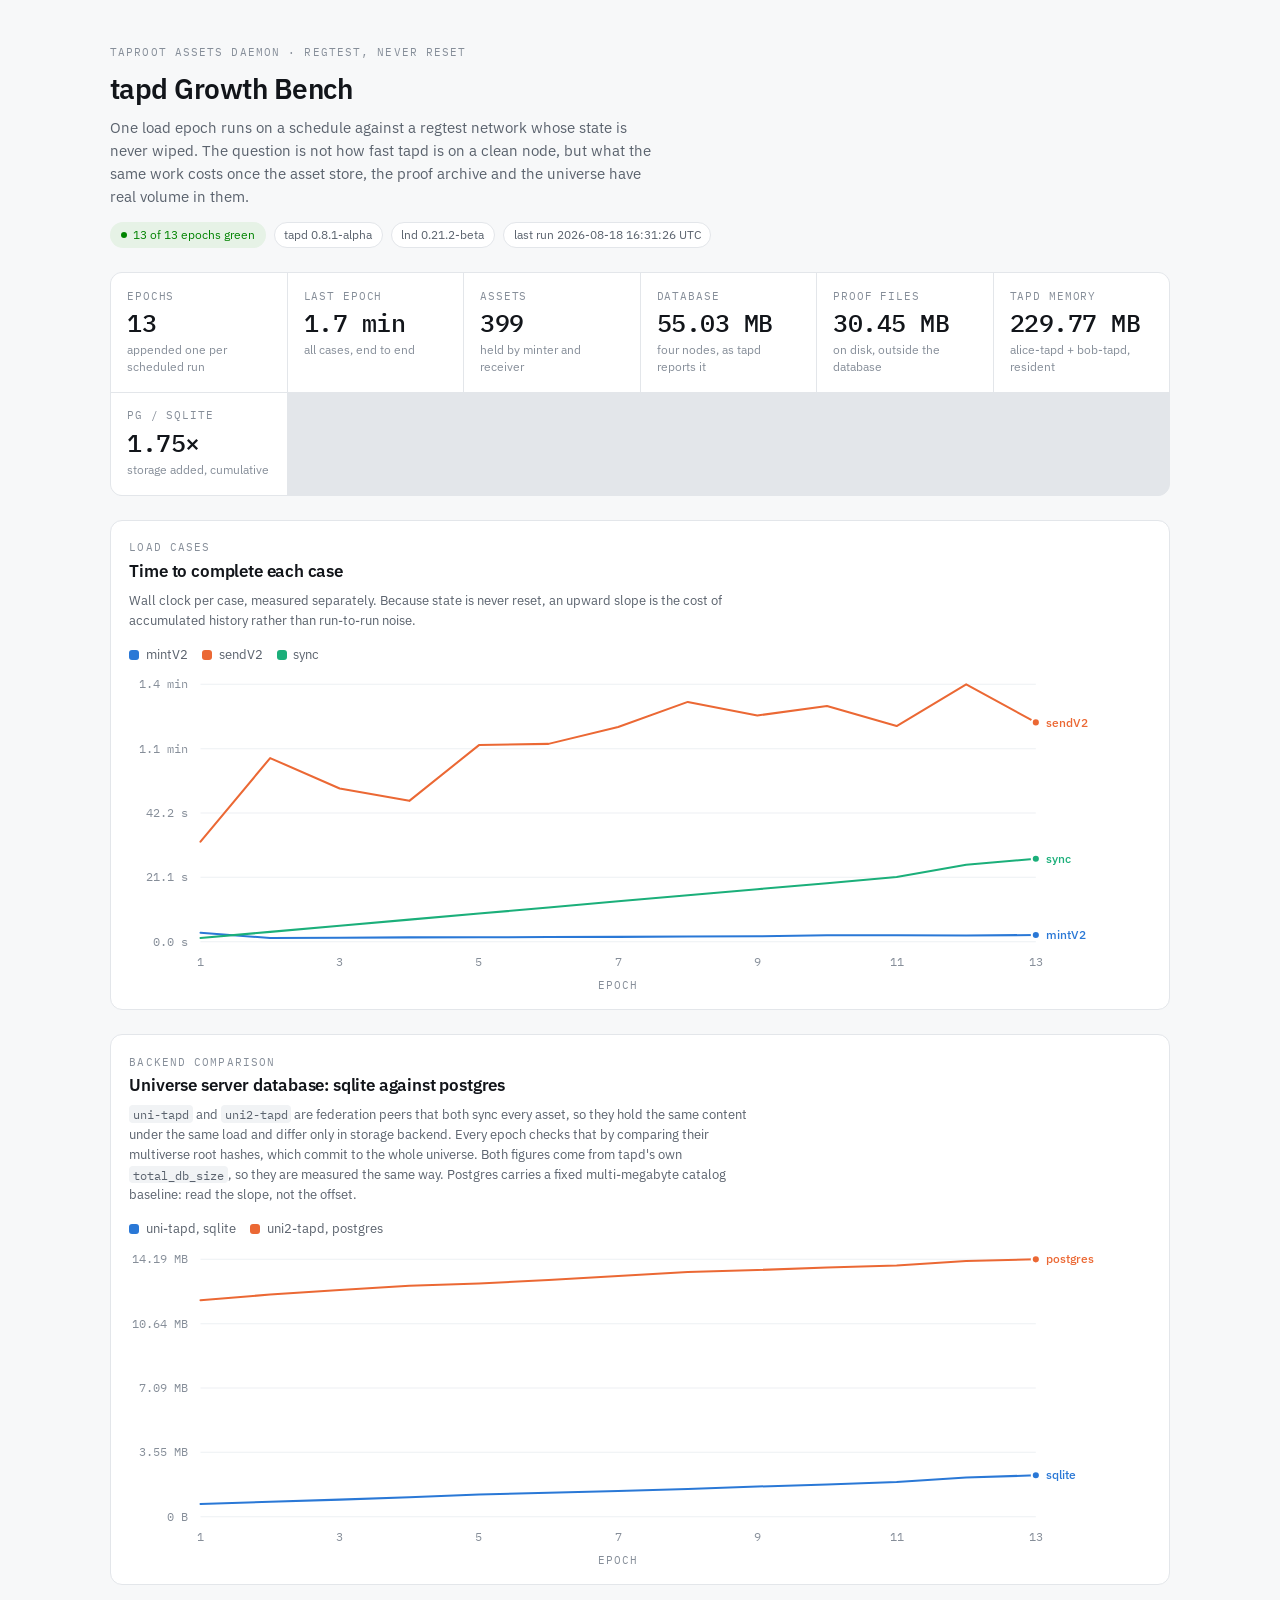
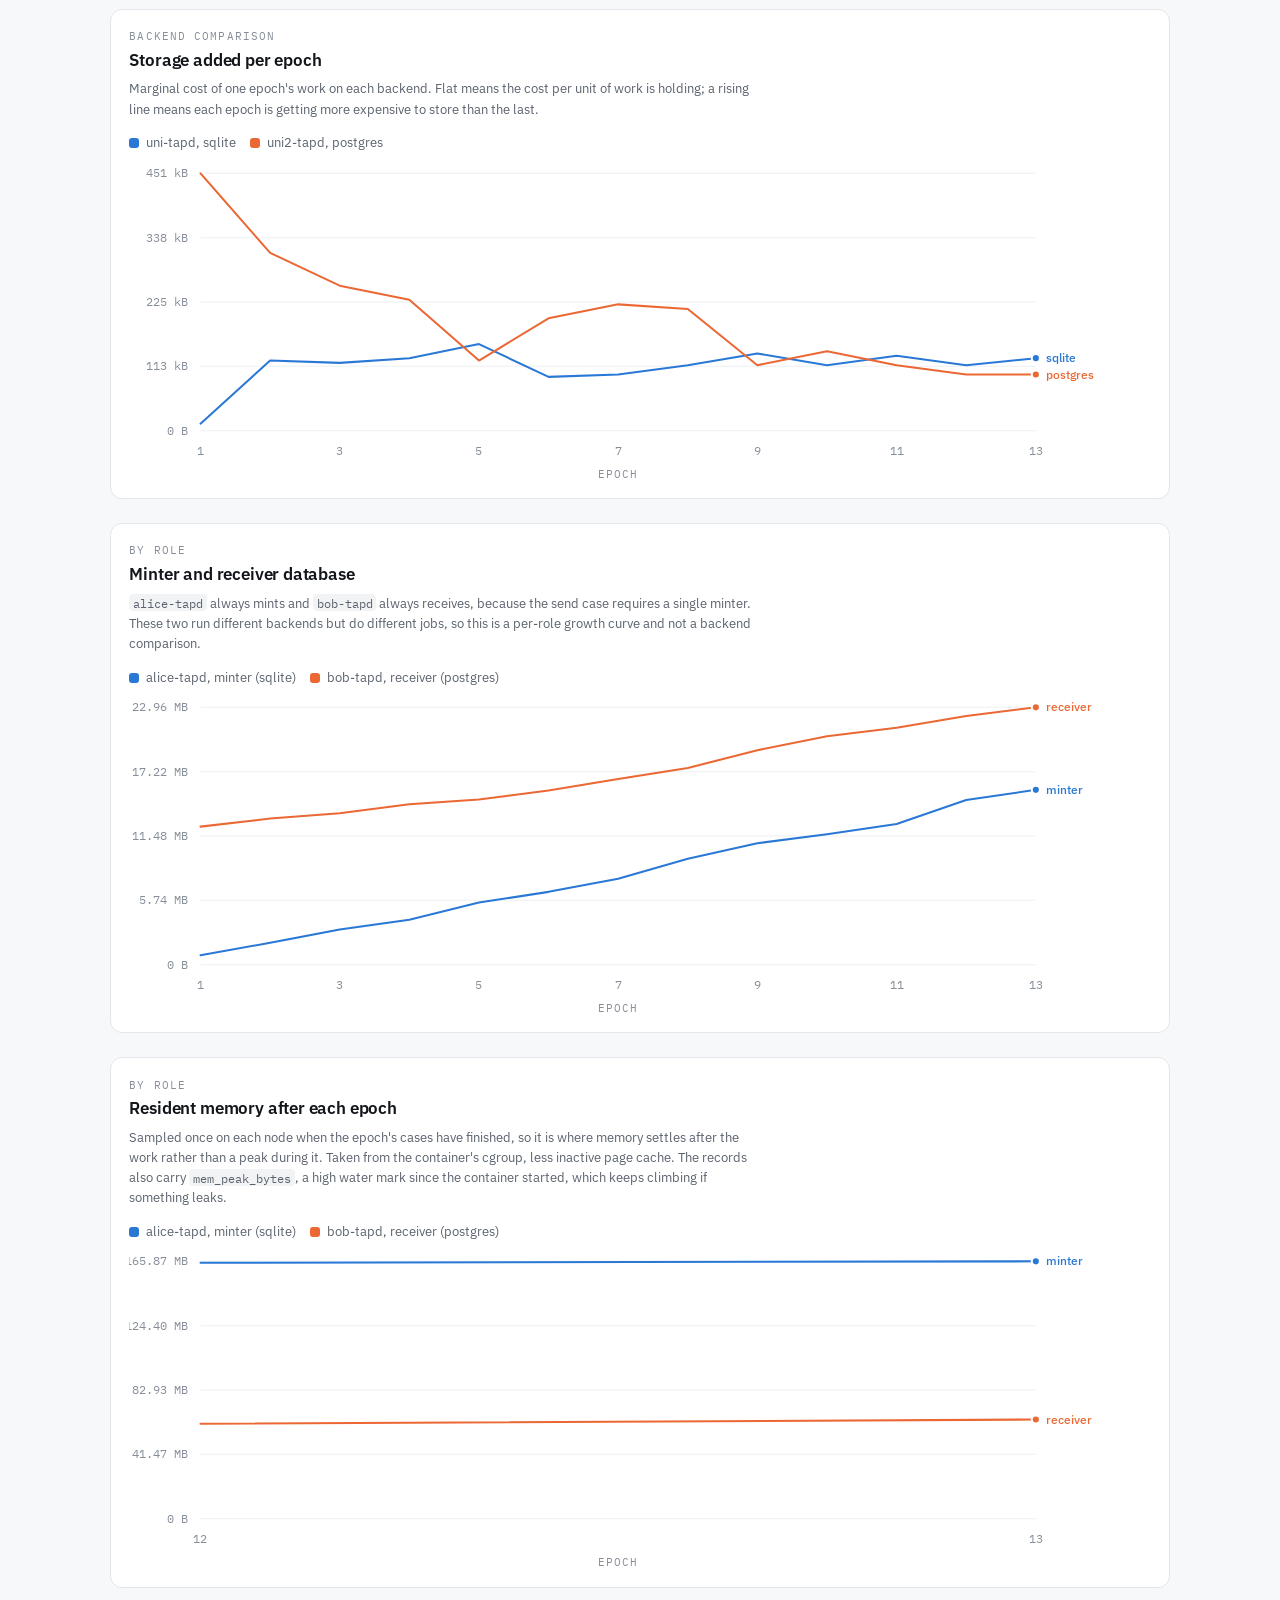
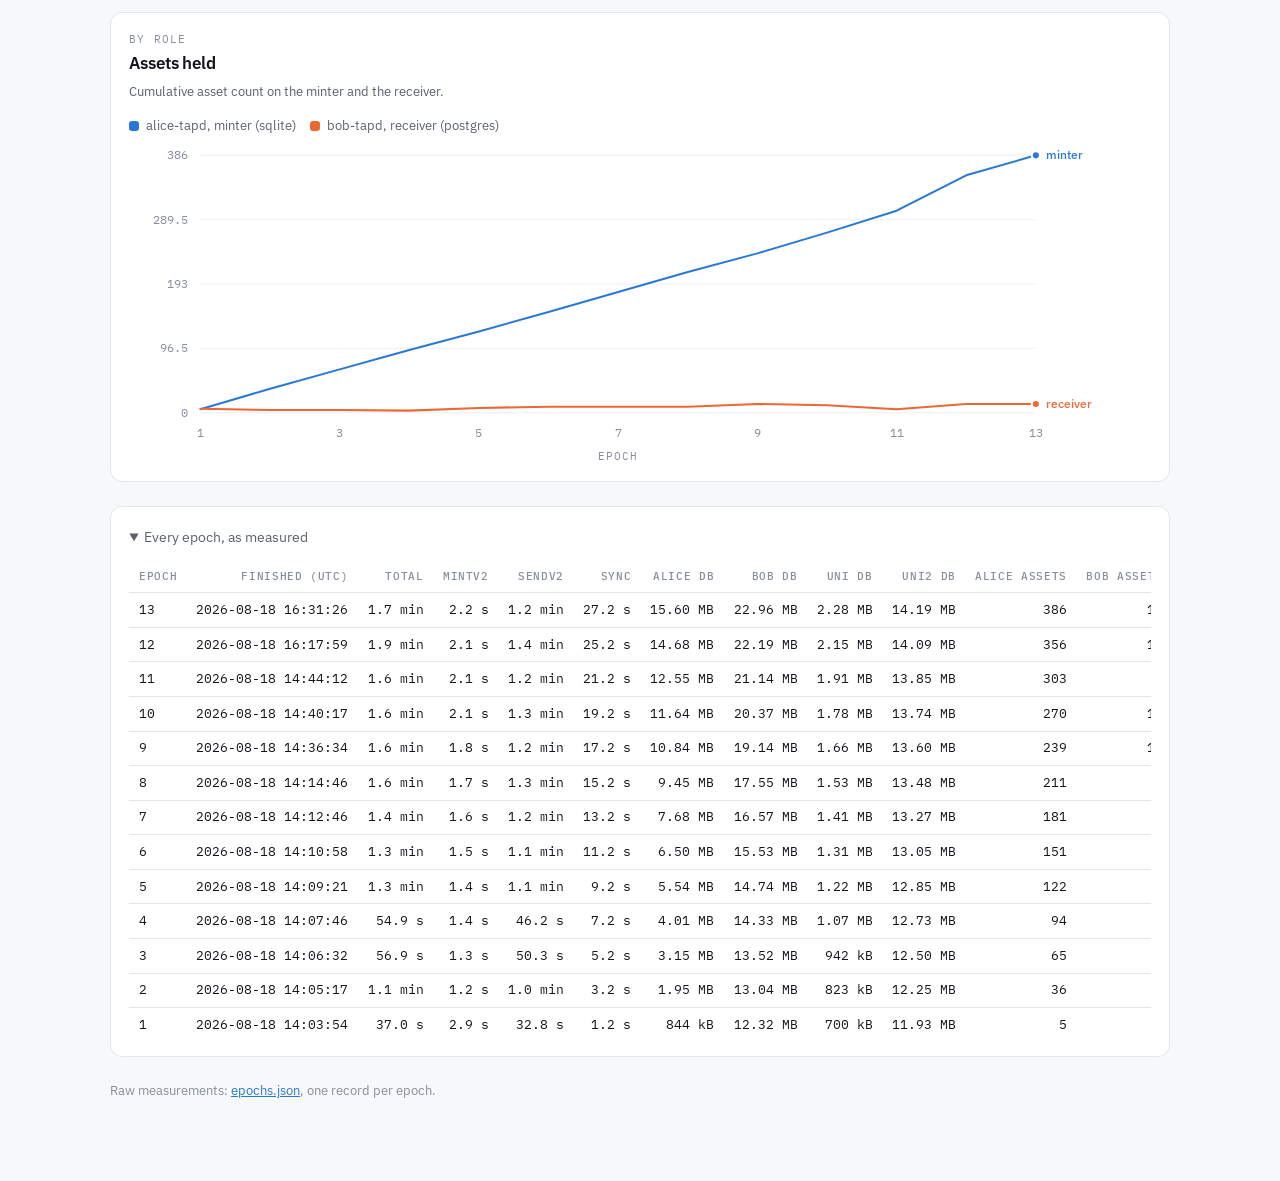
==== docs/index.html @ d969471b "bench: chart resident memory per epoch for the two asset nodes Memory was a single number on the top" ====
<!doctype html>
<html lang="en">
<head>
<meta charset="utf-8">
<meta name="viewport" content="width=device-width, initial-scale=1">
<title>tapd Growth Bench</title>
<link rel="preconnect" href="https://fonts.googleapis.com">
<link rel="preconnect" href="https://fonts.gstatic.com" crossorigin>
<link rel="stylesheet" href="https://fonts.googleapis.com/css2?family=IBM+Plex+Sans:wght@400;500;600&family=IBM+Plex+Mono:wght@400;500;600&display=swap">
<style>
  /* Light palette is the complete set; the dark blocks below redefine only
     tokens, so nothing is ever defined solely behind a media query. */
  :root {
    color-scheme: light;
    --ground:   #f7f8f9;
    --surface:  #ffffff;
    --sunken:   #f1f3f5;
    --hairline: #e3e6ea;
    --grid:     #edf0f3;
    --ink:      #12151a;
    --ink-2:    #5a626d;
    --ink-3:    #868e99;
    --accent:   #2a78d6;
    --good:     #008300;
    --good-bg:  #e6f2e6;
    --crit:     #e34948;
    --crit-bg:  #fbeaea;
    --series-1: #2a78d6;
    --series-2: #eb6834;
    --series-3: #1baf7a;
  }
  @media (prefers-color-scheme: dark) {
    :root:not([data-theme="light"]) {
      color-scheme: dark;
      --ground:   #0f1216;
      --surface:  #171b21;
      --sunken:   #1d2229;
      --hairline: #262c34;
      --grid:     #222831;
      --ink:      #f2f4f7;
      --ink-2:    #a6aeb9;
      --ink-3:    #767e89;
      --accent:   #3987e5;
      --good:     #4caf50;
      --good-bg:  #16281a;
      --crit:     #e66767;
      --crit-bg:  #2b1a1a;
      --series-1: #3987e5;
      --series-2: #d95926;
      --series-3: #199e70;
    }
  }
  :root[data-theme="dark"] {
    color-scheme: dark;
    --ground:   #0f1216;
    --surface:  #171b21;
    --sunken:   #1d2229;
    --hairline: #262c34;
    --grid:     #222831;
    --ink:      #f2f4f7;
    --ink-2:    #a6aeb9;
    --ink-3:    #767e89;
    --accent:   #3987e5;
    --good:     #4caf50;
    --good-bg:  #16281a;
    --crit:     #e66767;
    --crit-bg:  #2b1a1a;
    --series-1: #3987e5;
    --series-2: #d95926;
    --series-3: #199e70;
  }

  *, *::before, *::after { box-sizing: border-box; }
  body {
    margin: 0;
    padding: 2.75rem 1.25rem 5rem;
    background: var(--ground);
    color: var(--ink);
    font-family: "IBM Plex Sans", ui-sans-serif, system-ui, -apple-system, "Segoe UI", sans-serif;
    font-size: 15px;
    line-height: 1.55;
    -webkit-font-smoothing: antialiased;
  }
  .wrap { max-width: 1060px; margin: 0 auto; display: flex; flex-direction: column; gap: 1.5rem; }

  /* Numbers are the content here, so every measured value is set in mono and
     tabular so columns line up. */
  .num { font-family: "IBM Plex Mono", ui-monospace, SFMono-Regular, Menlo, monospace;
         font-variant-numeric: tabular-nums; }

  .eyebrow {
    font-family: "IBM Plex Mono", ui-monospace, monospace;
    font-size: .6875rem; letter-spacing: .1em; text-transform: uppercase;
    color: var(--ink-3);
  }
  header { display: flex; flex-direction: column; gap: .35rem; }
  h1 { font-size: 1.75rem; font-weight: 600; letter-spacing: -.018em; margin: 0;
       text-wrap: balance; }
  .lede { color: var(--ink-2); margin: 0; max-width: 62ch; }
  .meta { display: flex; flex-wrap: wrap; gap: .4rem .5rem; align-items: center;
          margin-top: .5rem; }

  .chip {
    display: inline-flex; align-items: center; gap: .4rem;
    border: 1px solid var(--hairline); border-radius: 999px;
    padding: .17rem .6rem; font-size: .75rem; color: var(--ink-2);
    background: var(--surface);
  }
  .chip.ok   { color: var(--good); background: var(--good-bg); border-color: transparent; }
  .chip.bad  { color: var(--crit); background: var(--crit-bg); border-color: transparent; }
  .chip .dot { width: 6px; height: 6px; border-radius: 50%; background: currentColor; flex: none; }

  .readout {
    display: grid; gap: 1px; background: var(--hairline);
    border: 1px solid var(--hairline); border-radius: 12px; overflow: hidden;
    grid-template-columns: repeat(auto-fit, minmax(158px, 1fr));
  }
  .cell { background: var(--surface); padding: .9rem 1rem 1rem; }
  .cell .k { font-family: "IBM Plex Mono", monospace; font-size: .6875rem;
             letter-spacing: .08em; text-transform: uppercase; color: var(--ink-3); }
  .cell .v { font-size: 1.55rem; font-weight: 500; line-height: 1.2; margin-top: .3rem;
             font-family: "IBM Plex Mono", ui-monospace, monospace;
             font-variant-numeric: tabular-nums; letter-spacing: -.02em; }
  .cell .d { font-size: .75rem; color: var(--ink-3); margin-top: .2rem; line-height: 1.4; }

  .card {
    background: var(--surface); border: 1px solid var(--hairline);
    border-radius: 12px; padding: 1.15rem 1.15rem .9rem;
    display: flex; flex-direction: column; gap: .1rem;
  }
  .card h2 { font-size: 1.0625rem; font-weight: 600; margin: 0; letter-spacing: -.01em; }
  .note { color: var(--ink-2); font-size: .8125rem; margin: .3rem 0 0; max-width: 78ch; }
  .warn { color: var(--crit); font-size: .8125rem; margin: .4rem 0 0; }
  code { font-family: "IBM Plex Mono", monospace; font-size: .95em;
         background: var(--sunken); padding: .05em .3em; border-radius: 4px; }

  .legend { display: flex; flex-wrap: wrap; gap: .9rem; margin: .75rem 0 .1rem; }
  .legend span { display: inline-flex; align-items: center; gap: .4rem;
                 font-size: .8125rem; color: var(--ink-2); }
  .swatch { width: 10px; height: 10px; border-radius: 3px; flex: none; }

  .plot { position: relative; width: 100%; }
  svg { display: block; width: 100%; height: auto; }
  .tip {
    position: absolute; pointer-events: none; opacity: 0; transition: opacity .08s linear;
    background: var(--surface); border: 1px solid var(--hairline); border-radius: 8px;
    padding: .5rem .6rem; font-size: .8125rem;
    box-shadow: 0 6px 18px rgb(18 21 26 / 14%); white-space: nowrap; z-index: 5;
  }
  .tip .hd { font-family: "IBM Plex Mono", monospace; font-size: .6875rem;
             letter-spacing: .08em; text-transform: uppercase;
             color: var(--ink-3); margin-bottom: .3rem; }
  .tip .row { display: flex; align-items: center; gap: .4rem; color: var(--ink-2); }
  .tip .row b { color: var(--ink); font-weight: 500;
                font-family: "IBM Plex Mono", monospace; font-variant-numeric: tabular-nums; }

  .scroll { overflow-x: auto; margin-top: .75rem; }
  table { border-collapse: collapse; width: 100%; font-size: .8125rem; }
  th, td { text-align: right; padding: .42rem .6rem; white-space: nowrap;
           border-bottom: 1px solid var(--hairline); }
  td { font-family: "IBM Plex Mono", ui-monospace, monospace; font-variant-numeric: tabular-nums; }
  th { font-family: "IBM Plex Mono", monospace; font-size: .6875rem; font-weight: 500;
       letter-spacing: .06em; text-transform: uppercase; color: var(--ink-3);
       position: sticky; top: 0; background: var(--surface); }
  th:first-child, td:first-child { text-align: left; }
  tbody tr:last-child td { border-bottom: none; }

  /* Status is a pill, so it never rests on color alone. */
  .pill { display: inline-block; border-radius: 999px; padding: .05rem .45rem;
          font-size: .75rem; font-weight: 500; }
  .pill.ok  { color: var(--good); background: var(--good-bg); }
  .pill.bad { color: var(--crit); background: var(--crit-bg); }

  details > summary {
    cursor: pointer; color: var(--ink-2); font-size: .875rem;
    padding: .1rem 0; border-radius: 4px;
  }
  details > summary:focus-visible,
  a:focus-visible { outline: 2px solid var(--accent); outline-offset: 2px; }
  footer { color: var(--ink-3); font-size: .8125rem; }
  a { color: var(--accent); }
  @media (prefers-reduced-motion: reduce) { * { transition: none !important; } }
</style>
</head>
<body>
<div class="wrap">
  <header>
    <span class="eyebrow">Taproot Assets daemon &middot; regtest, never reset</span>
    <h1>tapd Growth Bench</h1>
    <p class="lede">One load epoch runs on a schedule against a regtest network whose
      state is never wiped. The question is not how fast tapd is on a clean node, but
      what the same work costs once the asset store, the proof archive and the
      universe have real volume in them.</p>
    <div class="meta" id="meta"></div>
  </header>

  <section class="readout" id="readout"></section>

  <section class="card">
    <span class="eyebrow">Load cases</span>
    <h2>Time to complete each case</h2>
    <p class="note">Wall clock per case, measured separately. Because state is never
      reset, an upward slope is the cost of accumulated history rather than run-to-run
      noise.</p>
    <div class="legend" id="lg-dur"></div>
    <div class="plot" id="p-dur"><div class="tip" id="t-dur"></div></div>
  </section>

  <section class="card">
    <span class="eyebrow">Backend comparison</span>
    <h2>Universe server database: sqlite against postgres</h2>
    <p class="note"><code>uni-tapd</code> and <code>uni2-tapd</code> are federation
      peers that both sync every asset, so they hold the same content under the same
      load and differ only in storage backend. Every epoch checks that by comparing
      their multiverse root hashes, which commit to the whole universe. Both figures come from tapd's own
      <code>total_db_size</code>, so they are measured the same way. Postgres carries
      a fixed multi-megabyte catalog baseline: read the slope, not the offset.</p>
    <p class="warn" id="diverged" hidden></p>
    <div class="legend" id="lg-uni"></div>
    <div class="plot" id="p-uni"><div class="tip" id="t-uni"></div></div>
  </section>

  <section class="card">
    <span class="eyebrow">Backend comparison</span>
    <h2>Storage added per epoch</h2>
    <p class="note">Marginal cost of one epoch's work on each backend. Flat means the
      cost per unit of work is holding; a rising line means each epoch is getting more
      expensive to store than the last.</p>
    <div class="legend" id="lg-unid"></div>
    <div class="plot" id="p-unid"><div class="tip" id="t-unid"></div></div>
  </section>

  <section class="card">
    <span class="eyebrow">By role</span>
    <h2>Minter and receiver database</h2>
    <p class="note"><code>alice-tapd</code> always mints and <code>bob-tapd</code>
      always receives, because the send case requires a single minter. These two run
      different backends but do different jobs, so this is a per-role growth curve and
      not a backend comparison.</p>
    <div class="legend" id="lg-db"></div>
    <div class="plot" id="p-db"><div class="tip" id="t-db"></div></div>
  </section>

  <section class="card">
    <span class="eyebrow">By role</span>
    <h2>Resident memory after each epoch</h2>
    <p class="note">Sampled once on each node when the epoch's cases have finished,
      so it is where memory settles after the work rather than a peak during it.
      Taken from the container's cgroup, less inactive page cache. The records also
      carry <code>mem_peak_bytes</code>, a high water mark since the container
      started, which keeps climbing if something leaks.</p>
    <div class="legend" id="lg-mem"></div>
    <div class="plot" id="p-mem"><div class="tip" id="t-mem"></div></div>
  </section>

  <section class="card">
    <span class="eyebrow">By role</span>
    <h2>Assets held</h2>
    <p class="note">Cumulative asset count on the minter and the receiver.</p>
    <div class="legend" id="lg-assets"></div>
    <div class="plot" id="p-assets"><div class="tip" id="t-assets"></div></div>
  </section>

  <section class="card">
    <details open>
      <summary>Every epoch, as measured</summary>
      <div class="scroll" id="table"></div>
    </details>
  </section>

  <footer id="footer"></footer>
</div>

<script>
const NS = 'http://www.w3.org/2000/svg';
const el = (n, a = {}) => {
  const e = document.createElementNS(NS, n);
  for (const [k, v] of Object.entries(a)) e.setAttribute(k, v);
  return e;
};
const fmtBytes = b => {
  const s = b < 0 ? '−' : '';
  b = Math.abs(b);
  if (b >= 1e9) return s + (b / 1e9).toFixed(2) + ' GB';
  if (b >= 1e6) return s + (b / 1e6).toFixed(2) + ' MB';
  if (b >= 1e3) return s + (b / 1e3).toFixed(0) + ' kB';
  return s + b + ' B';
};
const fmtSecs = v => v >= 60 ? (v / 60).toFixed(1) + ' min' : v.toFixed(1) + ' s';
const fmtInt = v => v.toLocaleString('en-US');

// Two series per chart: the pair being compared and nothing else. Colours are
// the first two slots of a palette validated for colour-vision separation.
const UNIVERSE = [
  { key: 'uni-tapd',  label: 'sqlite',   short: 'uni',  color: 'var(--series-1)', name: 'uni-tapd, sqlite' },
  { key: 'uni2-tapd', label: 'postgres', short: 'uni2', color: 'var(--series-2)', name: 'uni2-tapd, postgres' },
];
const ROLES = [
  { key: 'alice-tapd', label: 'minter',   short: 'alice', color: 'var(--series-1)', name: 'alice-tapd, minter (sqlite)' },
  { key: 'bob-tapd',   label: 'receiver', short: 'bob',   color: 'var(--series-2)', name: 'bob-tapd, receiver (postgres)' },
];
const NODES = [...ROLES, ...UNIVERSE];
const CASES = [
  { key: 'mintV2', color: 'var(--series-1)' },
  { key: 'sendV2', color: 'var(--series-2)' },
  { key: 'sync',   color: 'var(--series-3)' },
];

// One y-scale per chart. Two measures of different magnitude get two charts,
// never a second axis.
function lineChart(host, tip, legendHost, series, fmt) {
  host.querySelectorAll('svg, p').forEach(n => n.remove());
  legendHost.textContent = '';
  const drawn = series.filter(s => s.points.length);
  if (!drawn.length) {
    const p = document.createElement('p');
    p.className = 'note';
    p.textContent = 'No epochs recorded yet.';
    host.append(p);
    return;
  }

  const W = 1000, H = 320, m = { t: 16, r: 112, b: 52, l: 70 };
  const xs = drawn.flatMap(s => s.points.map(p => p[0]));
  const ys = drawn.flatMap(s => s.points.map(p => p[1]));
  const x0 = Math.min(...xs), x1 = Math.max(...xs);
  const y1 = Math.max(...ys, 1), y0 = Math.min(0, ...ys);
  const px = v => m.l + (x1 === x0 ? 0 : (v - x0) / (x1 - x0)) * (W - m.l - m.r);
  const py = v => H - m.b - (y1 === y0 ? 0 : (v - y0) / (y1 - y0)) * (H - m.t - m.b);

  const svg = el('svg', { viewBox: `0 0 ${W} ${H}`, role: 'img' });

  for (let i = 0; i <= 4; i++) {
    const v = y0 + (y1 - y0) * i / 4, y = py(v);
    svg.append(el('line', { x1: m.l, x2: W - m.r, y1: y, y2: y,
      stroke: 'var(--grid)', 'stroke-width': 1 }));
    const t = el('text', { x: m.l - 12, y: y + 4, 'text-anchor': 'end',
      fill: 'var(--ink-3)', 'font-size': 12,
      'font-family': '"IBM Plex Mono", monospace' });
    t.textContent = fmt(v);
    svg.append(t);
  }
  const step = Math.max(1, Math.ceil((x1 - x0 + 1) / 12));
  for (let v = x0; v <= x1; v += step) {
    const t = el('text', { x: px(v), y: H - 28, 'text-anchor': 'middle',
      fill: 'var(--ink-3)', 'font-size': 12,
      'font-family': '"IBM Plex Mono", monospace' });
    t.textContent = v;
    svg.append(t);
  }
  const xl = el('text', { x: (m.l + W - m.r) / 2, y: H - 6, 'text-anchor': 'middle',
    fill: 'var(--ink-3)', 'font-size': 11, 'letter-spacing': 1.2,
    'font-family': '"IBM Plex Mono", monospace' });
  xl.textContent = 'EPOCH';
  svg.append(xl);

  for (const s of drawn) {
    const d = s.points.map((p, i) =>
      `${i ? 'L' : 'M'}${px(p[0]).toFixed(1)} ${py(p[1]).toFixed(1)}`).join(' ');
    svg.append(el('path', { d, fill: 'none', stroke: s.color, 'stroke-width': 2,
      'stroke-linejoin': 'round', 'stroke-linecap': 'round' }));

    // The most recent reading is the one that matters, so mark it.
    const last = s.points[s.points.length - 1];
    svg.append(el('circle', { cx: px(last[0]), cy: py(last[1]), r: 4, fill: s.color,
      stroke: 'var(--surface)', 'stroke-width': 2 }));

    // Direct label: identity never rests on colour alone.
    const lab = el('text', { x: px(last[0]) + 10, y: py(last[1]) + 4, fill: s.color,
      'font-size': 12, 'font-weight': 500 });
    lab.textContent = s.label;
    svg.append(lab);
  }

  const cross = el('line', { y1: m.t, y2: H - m.b, stroke: 'var(--ink-3)',
    'stroke-width': 1, 'stroke-dasharray': '3 3', opacity: 0 });
  svg.append(cross);
  const dots = drawn.map(s => {
    const c = el('circle', { r: 4.5, fill: s.color, stroke: 'var(--surface)',
      'stroke-width': 2, opacity: 0 });
    svg.append(c);
    return c;
  });

  host.insertBefore(svg, tip);

  const hide = () => {
    cross.setAttribute('opacity', 0);
    dots.forEach(d => d.setAttribute('opacity', 0));
    tip.style.opacity = 0;
  };
  svg.addEventListener('pointerleave', hide);
  svg.addEventListener('pointermove', ev => {
    const r = svg.getBoundingClientRect();
    const vx = (ev.clientX - r.left) / r.width * W;
    let epoch = Math.round(x0 + (x1 === x0 ? 0
      : (vx - m.l) / (W - m.l - m.r) * (x1 - x0)));
    epoch = Math.min(x1, Math.max(x0, epoch));

    cross.setAttribute('x1', px(epoch));
    cross.setAttribute('x2', px(epoch));
    cross.setAttribute('opacity', 1);

    let rows = '';
    drawn.forEach((s, i) => {
      const pt = s.points.find(p => p[0] === epoch);
      if (!pt) { dots[i].setAttribute('opacity', 0); return; }
      dots[i].setAttribute('cx', px(pt[0]));
      dots[i].setAttribute('cy', py(pt[1]));
      dots[i].setAttribute('opacity', 1);
      rows += `<div class="row"><span class="swatch" style="background:${s.color}"></span>` +
              `${s.label}&nbsp;<b>${fmt(pt[1])}</b></div>`;
    });
    tip.innerHTML = `<div class="hd">epoch ${epoch}</div>${rows}`;
    tip.style.opacity = 1;
    const left = px(epoch) / W * r.width;
    tip.style.left = Math.min(r.width - tip.offsetWidth - 8,
      Math.max(0, left + 16)) + 'px';
    tip.style.top = '10px';
  });

  for (const s of drawn) {
    const sp = document.createElement('span');
    sp.innerHTML = `<span class="swatch" style="background:${s.color}"></span>${s.name}`;
    legendHost.append(sp);
  }
}

const cell = (k, v, d) =>
  `<div class="cell"><div class="k">${k}</div><div class="v">${v}</div>` +
  (d ? `<div class="d">${d}</div>` : '') + '</div>';

function render(data) {
  data.sort((a, b) => a.epoch - b.epoch);
  const last = data[data.length - 1];
  const green = data.filter(e => e.cases.every(c => c.status === 'pass')).length;
  const allGreen = green === data.length;

  document.getElementById('meta').innerHTML =
    `<span class="chip ${allGreen ? 'ok' : 'bad'}"><span class="dot"></span>` +
    `${green} of ${data.length} epochs green</span>` +
    `<span class="chip">tapd ${last.versions.tapd.split(' ')[0]}</span>` +
    `<span class="chip">lnd ${last.versions.lnd.split(' ')[0]}</span>` +
    `<span class="chip">last run ${last.finished_at.replace('T', ' ').replace('Z', ' UTC')}</span>`;

  const sumDelta = k => data.reduce((a, e) =>
    a + ((e.delta[k] && e.delta[k].db_bytes) || 0), 0);
  const sqlite = sumDelta('uni-tapd');
  const pg = sumDelta('uni2-tapd');
  const ratio = sqlite > 0 ? pg / sqlite : null;
  const totalDb = Object.values(last.after.tapd).reduce((a, n) => a + n.db_bytes, 0);
  const totalProofs = Object.values(last.after.tapd).reduce((a, n) => a + n.proofs_bytes, 0);
  const assetRows = ROLES.reduce((a, n) => a + last.after.tapd[n.key].assets, 0);

  // Only the two asset nodes. The record carries all ten containers, but the
  // chain backend, the postgres instance and the lnd nodes are supporting cast,
  // and folding them in obscures what tapd itself costs.
  const containers = last.after.containers || {};
  const memNodes = ROLES.filter(n => containers[n.key]);
  const totalMem = memNodes.reduce((a, n) => a + (containers[n.key].mem_bytes || 0), 0);
  const memTile = memNodes.length
    ? cell('tapd memory', fmtBytes(totalMem),
        memNodes.map(n => n.key).join(' + ') + ', resident')
    : cell('tapd memory', 'n/a', 'not captured for this epoch');

  document.getElementById('readout').innerHTML =
    cell('epochs', data.length, 'appended one per scheduled run') +
    cell('last epoch', fmtSecs(last.duration_s), 'all cases, end to end') +
    cell('assets', fmtInt(assetRows), 'held by minter and receiver') +
    cell('database', fmtBytes(totalDb), 'four nodes, as tapd reports it') +
    cell('proof files', fmtBytes(totalProofs), 'on disk, outside the database') +
    memTile +
    cell('pg / sqlite', ratio === null ? 'n/a' : ratio.toFixed(2) + '×',
      'storage added, cumulative');

  // The backend comparison holds only while both universe servers carry the
  // same content. Say so on the page when they do not.
  // The multiverse root commits to a node's entire universe state, so equal
  // hashes mean equal content. That is exact, unlike the leaf count, which comes
  // from tapd's background stats aggregator and lags. Records written before the
  // hash was captured carry an empty string and are skipped.
  const bad = data.filter(e => {
    const a = e.after.tapd['uni-tapd'].multiverse_root || '';
    const b = e.after.tapd['uni2-tapd'].multiverse_root || '';
    return a && b && a !== b;
  });
  if (bad.length) {
    const d = document.getElementById('diverged');
    d.hidden = false;
    d.textContent = 'The two universe servers held different content in ' +
      `${bad.length} of ${data.length} epochs (${bad.map(e => e.epoch).join(', ')}). ` +
      'The comparison is not valid for those epochs.';
  }

  const dur = CASES.map(c => ({
    name: c.key, label: c.key, color: c.color,
    points: data.flatMap(e => {
      const f = e.cases.find(x => x.name === c.key);
      return f && f.status === 'pass' ? [[e.epoch, f.duration_s]] : [];
    }),
  }));
  const mk = (group, pick) => group.map(n => ({
    name: n.name, label: n.label, color: n.color,
    points: data.flatMap(e => {
      const v = pick(e, n.key);
      return v === undefined || v === null ? [] : [[e.epoch, v]];
    }),
  }));
  const dbOf = (e, k) => e.after.tapd[k] && e.after.tapd[k].db_bytes;
  const growthOf = (e, k) => e.delta[k] && e.delta[k].db_bytes;
  const assetsOf = (e, k) => e.after.tapd[k] && e.after.tapd[k].assets;
  const memOf = (e, k) => (e.after.containers || {})[k]
    ? e.after.containers[k].mem_bytes : null;
  const draw = (id, group, pick, fmt) => lineChart(
    document.getElementById('p-' + id), document.getElementById('t-' + id),
    document.getElementById('lg-' + id), mk(group, pick), fmt);

  lineChart(document.getElementById('p-dur'), document.getElementById('t-dur'),
    document.getElementById('lg-dur'), dur, fmtSecs);
  draw('uni', UNIVERSE, dbOf, fmtBytes);
  draw('unid', UNIVERSE, growthOf, fmtBytes);
  draw('db', ROLES, dbOf, fmtBytes);
  draw('mem', ROLES, memOf, fmtBytes);
  draw('assets', ROLES, assetsOf, fmtInt);

  const head = ['epoch', 'finished (UTC)', 'total', ...CASES.map(c => c.key),
    ...NODES.map(n => n.short + ' db'),
    ...ROLES.map(n => n.short + ' assets'),
    ...UNIVERSE.map(n => n.short + ' leaves')];
  const rows = data.slice().reverse().map(e => {
    const cs = CASES.map(c => {
      const f = e.cases.find(x => x.name === c.key);
      if (!f) return '<td><span class="pill bad">not run</span></td>';
      return f.status === 'pass'
        ? `<td>${fmtSecs(f.duration_s)}</td>`
        : `<td><span class="pill bad">${f.status}</span></td>`;
    });
    return '<tr>' +
      `<td>${e.epoch}</td>` +
      `<td>${e.finished_at.replace('T', ' ').replace('Z', '')}</td>` +
      `<td>${fmtSecs(e.duration_s)}</td>` + cs.join('') +
      NODES.map(n => `<td>${fmtBytes(e.after.tapd[n.key].db_bytes)}</td>`).join('') +
      ROLES.map(n => `<td>${fmtInt(e.after.tapd[n.key].assets)}</td>`).join('') +
      UNIVERSE.map(n => `<td>${fmtInt(e.after.tapd[n.key].universe_leaves)}</td>`).join('') +
      '</tr>';
  });
  document.getElementById('table').innerHTML =
    `<table><thead><tr>${head.map(h => `<th>${h}</th>`).join('')}</tr></thead>` +
    `<tbody>${rows.join('')}</tbody></table>`;

  document.getElementById('footer').innerHTML = window.__EPOCHS__
    ? 'Measurements are appended one record per epoch by <code>bench/epoch.sh</code>.'
    : 'Raw measurements: <a href="epochs.json">epochs.json</a>, one record per epoch.';
}

// The page is published two ways: served next to epochs.json, or with the data
// inlined for a single-file host.
if (window.__EPOCHS__) {
  render(window.__EPOCHS__);
} else {
  fetch('epochs.json').then(r => r.json()).then(render).catch(err => {
    document.getElementById('meta').innerHTML =
      `<span class="chip bad"><span class="dot"></span>could not load epochs.json: ${err}</span>`;
  });
}
</script>
</body>
</html>
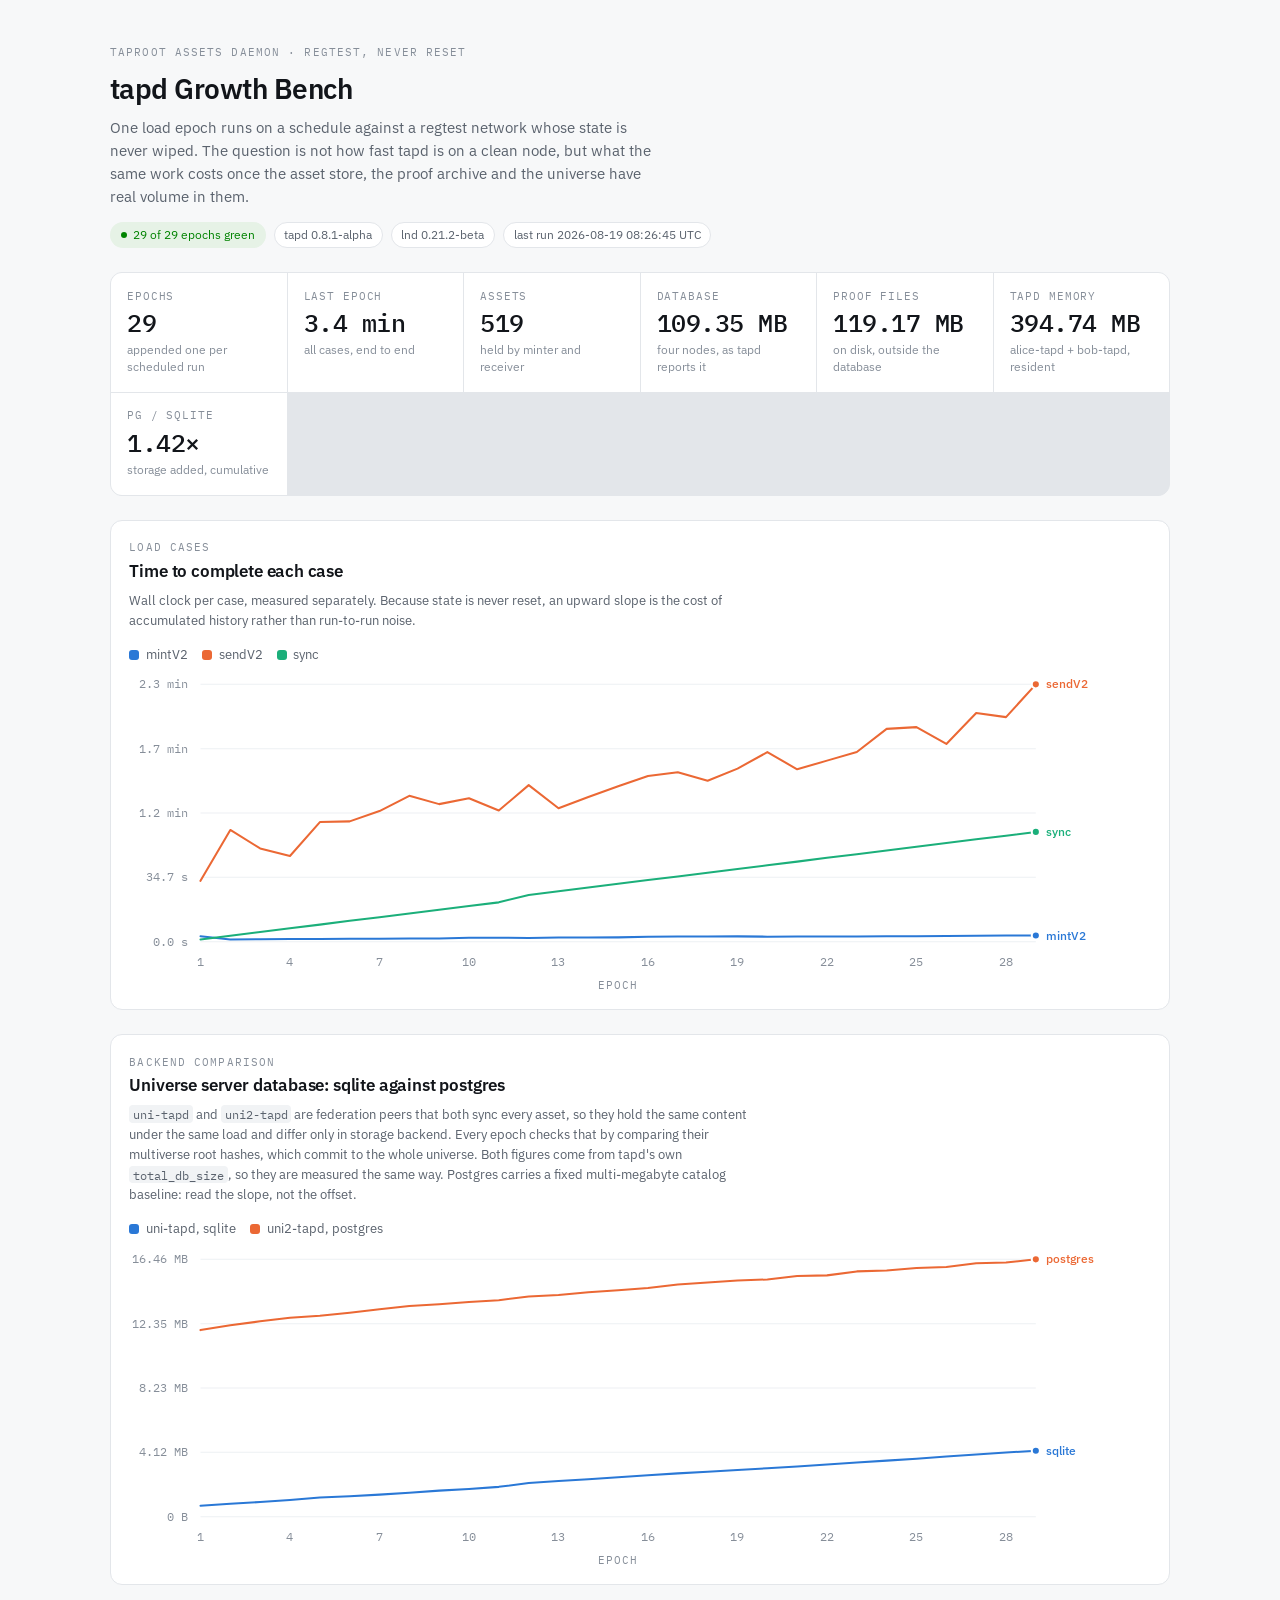
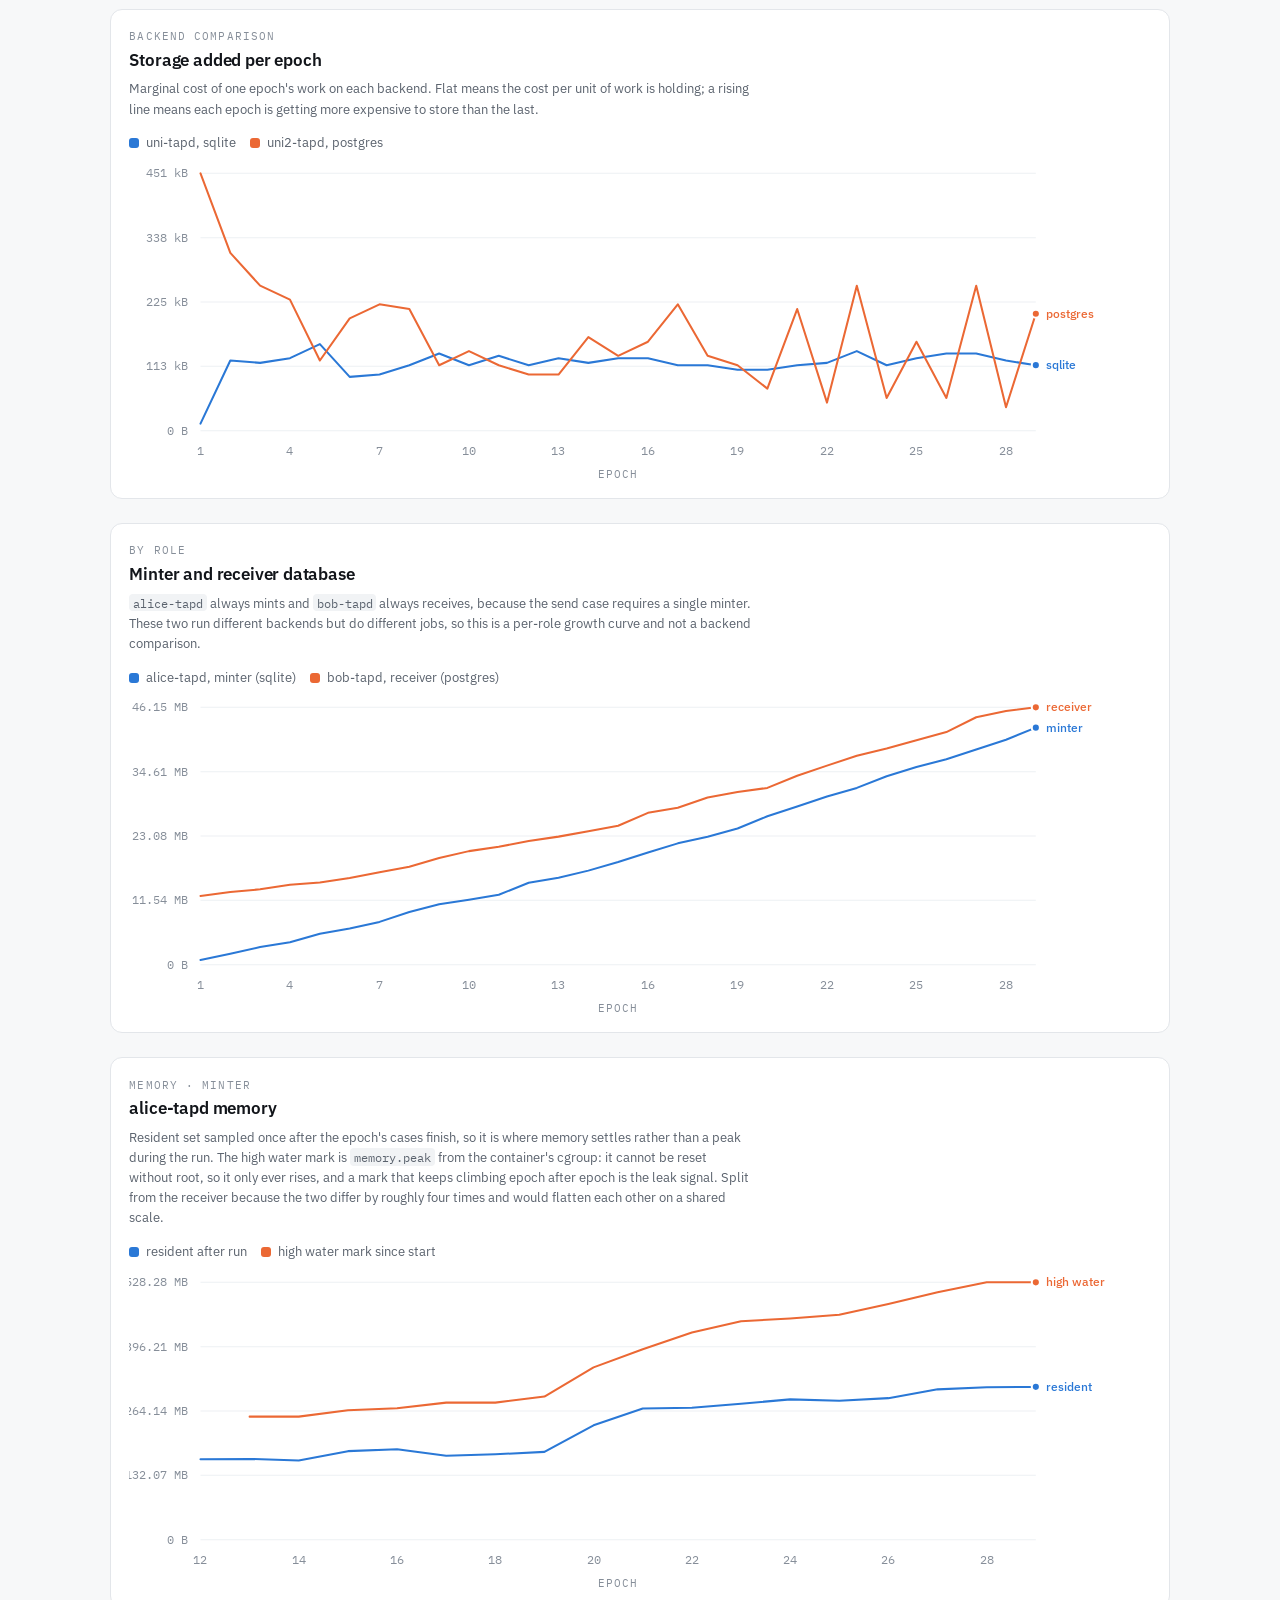
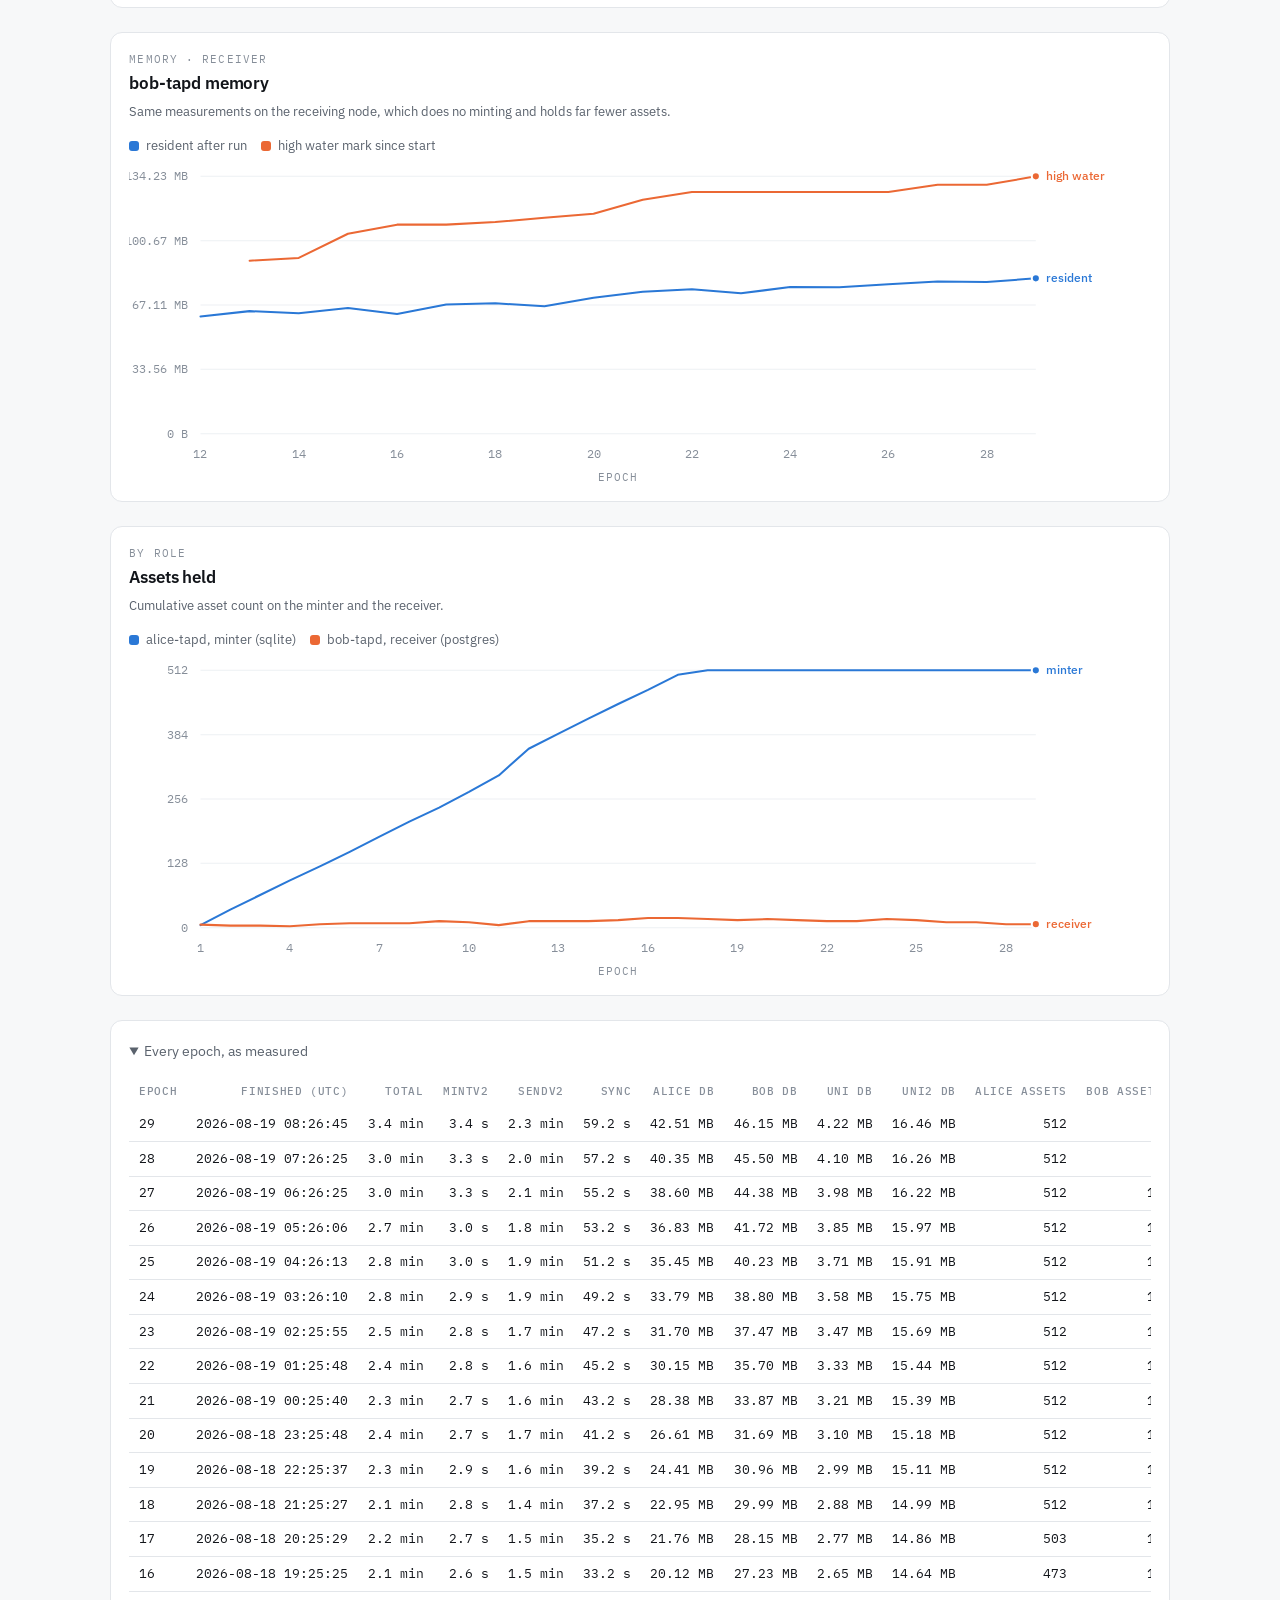
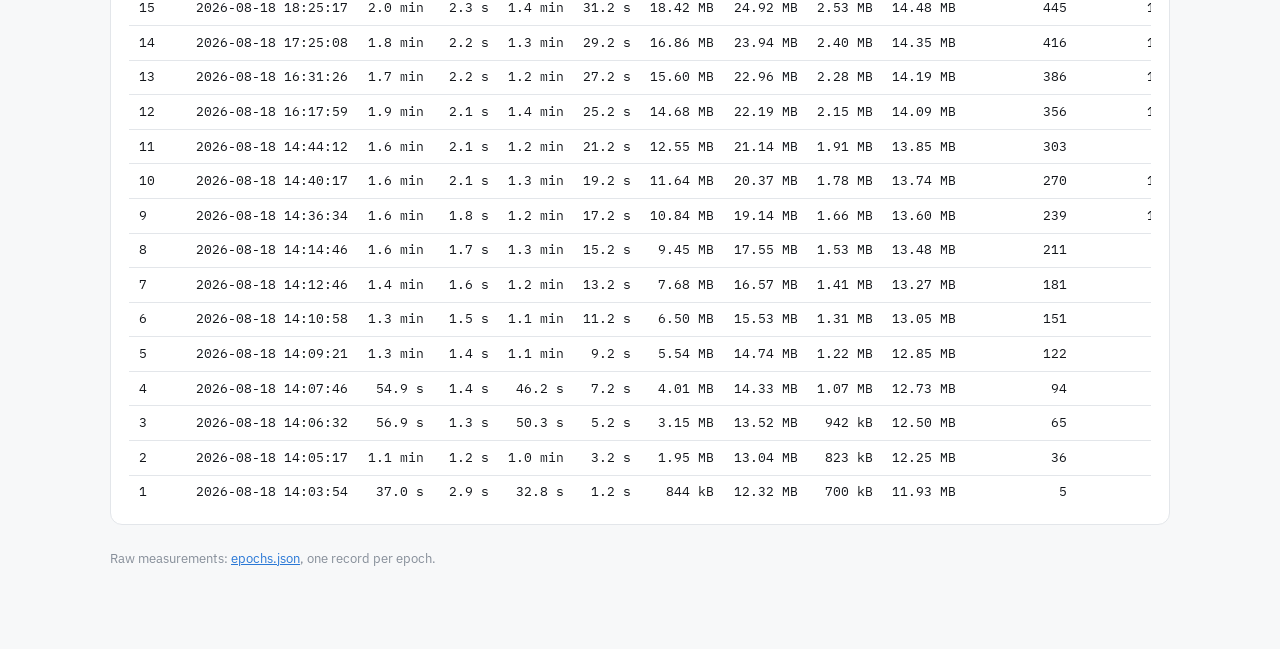
==== commit 413468fe: "page: split memory per node and plot the high water mark The two nodes differ by roughly four times," ====
--- a/docs/index.html
+++ b/docs/index.html
@@ -242,15 +242,25 @@
   </section>
 
   <section class="card">
-    <span class="eyebrow">By role</span>
-    <h2>Resident memory after each epoch</h2>
-    <p class="note">Sampled once on each node when the epoch's cases have finished,
-      so it is where memory settles after the work rather than a peak during it.
-      Taken from the container's cgroup, less inactive page cache. The records also
-      carry <code>mem_peak_bytes</code>, a high water mark since the container
-      started, which keeps climbing if something leaks.</p>
-    <div class="legend" id="lg-mem"></div>
-    <div class="plot" id="p-mem"><div class="tip" id="t-mem"></div></div>
+    <span class="eyebrow">Memory &middot; minter</span>
+    <h2>alice-tapd memory</h2>
+    <p class="note">Resident set sampled once after the epoch's cases finish, so it
+      is where memory settles rather than a peak during the run. The high water mark
+      is <code>memory.peak</code> from the container's cgroup: it cannot be reset
+      without root, so it only ever rises, and a mark that keeps climbing epoch after
+      epoch is the leak signal. Split from the receiver because the two differ by
+      roughly four times and would flatten each other on a shared scale.</p>
+    <div class="legend" id="lg-mema"></div>
+    <div class="plot" id="p-mema"><div class="tip" id="t-mema"></div></div>
+  </section>
+
+  <section class="card">
+    <span class="eyebrow">Memory &middot; receiver</span>
+    <h2>bob-tapd memory</h2>
+    <p class="note">Same measurements on the receiving node, which does no minting
+      and holds far fewer assets.</p>
+    <div class="legend" id="lg-memb"></div>
+    <div class="plot" id="p-memb"><div class="tip" id="t-memb"></div></div>
   </section>
 
   <section class="card">
@@ -509,8 +519,23 @@
   const dbOf = (e, k) => e.after.tapd[k] && e.after.tapd[k].db_bytes;
   const growthOf = (e, k) => e.delta[k] && e.delta[k].db_bytes;
   const assetsOf = (e, k) => e.after.tapd[k] && e.after.tapd[k].assets;
-  const memOf = (e, k) => (e.after.containers || {})[k]
-    ? e.after.containers[k].mem_bytes : null;
+  const containerField = (e, k, f) => {
+    const c = (e.after.containers || {})[k];
+    // Zero means the field predates this metric, not a real reading of nothing.
+    return c && c[f] ? c[f] : null;
+  };
+  const memSeries = (key) => [
+    { name: 'resident after run', label: 'resident', color: 'var(--series-1)',
+      points: data.flatMap(e => {
+        const v = containerField(e, key, 'mem_bytes');
+        return v === null ? [] : [[e.epoch, v]];
+      }) },
+    { name: 'high water mark since start', label: 'high water', color: 'var(--series-2)',
+      points: data.flatMap(e => {
+        const v = containerField(e, key, 'mem_peak_bytes');
+        return v === null ? [] : [[e.epoch, v]];
+      }) },
+  ];
   const draw = (id, group, pick, fmt) => lineChart(
     document.getElementById('p-' + id), document.getElementById('t-' + id),
     document.getElementById('lg-' + id), mk(group, pick), fmt);
@@ -520,7 +545,10 @@
   draw('uni', UNIVERSE, dbOf, fmtBytes);
   draw('unid', UNIVERSE, growthOf, fmtBytes);
   draw('db', ROLES, dbOf, fmtBytes);
-  draw('mem', ROLES, memOf, fmtBytes);
+  lineChart(document.getElementById('p-mema'), document.getElementById('t-mema'),
+    document.getElementById('lg-mema'), memSeries('alice-tapd'), fmtBytes);
+  lineChart(document.getElementById('p-memb'), document.getElementById('t-memb'),
+    document.getElementById('lg-memb'), memSeries('bob-tapd'), fmtBytes);
   draw('assets', ROLES, assetsOf, fmtInt);
 
   const head = ['epoch', 'finished (UTC)', 'total', ...CASES.map(c => c.key),
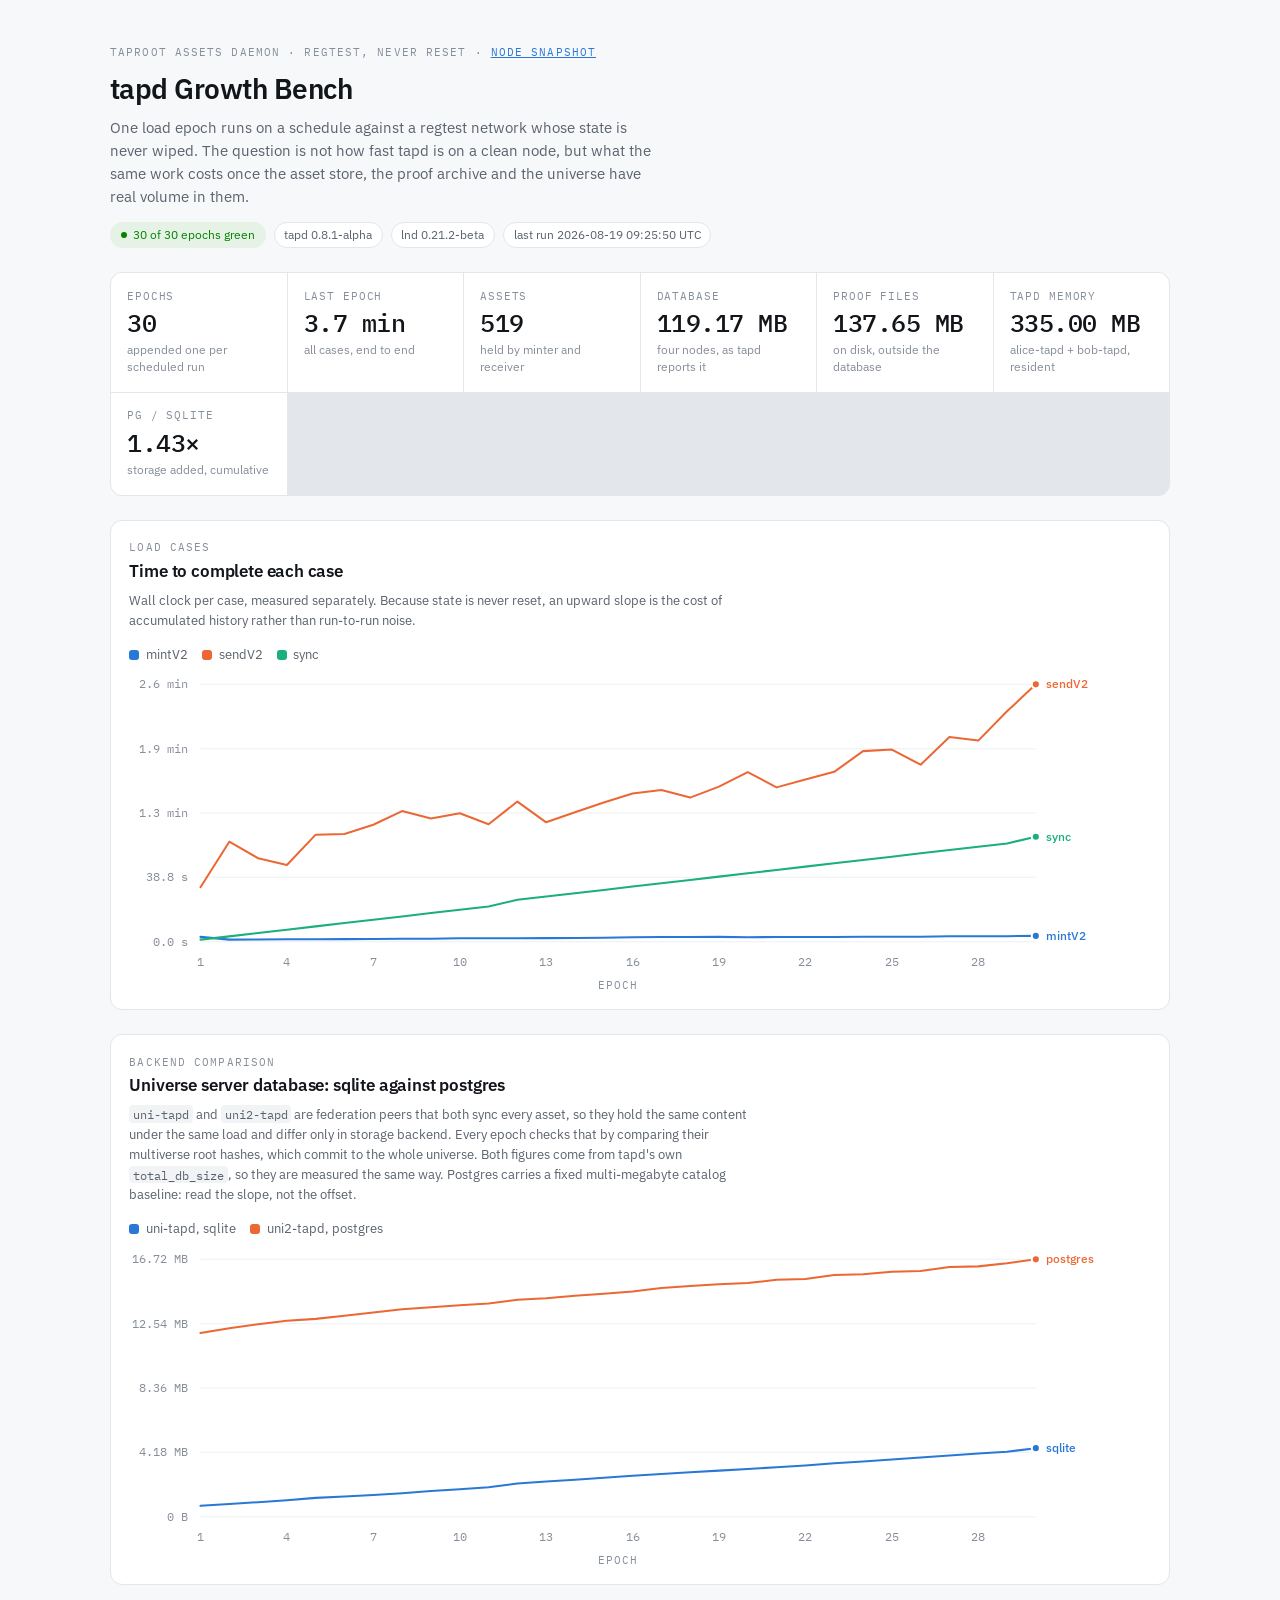
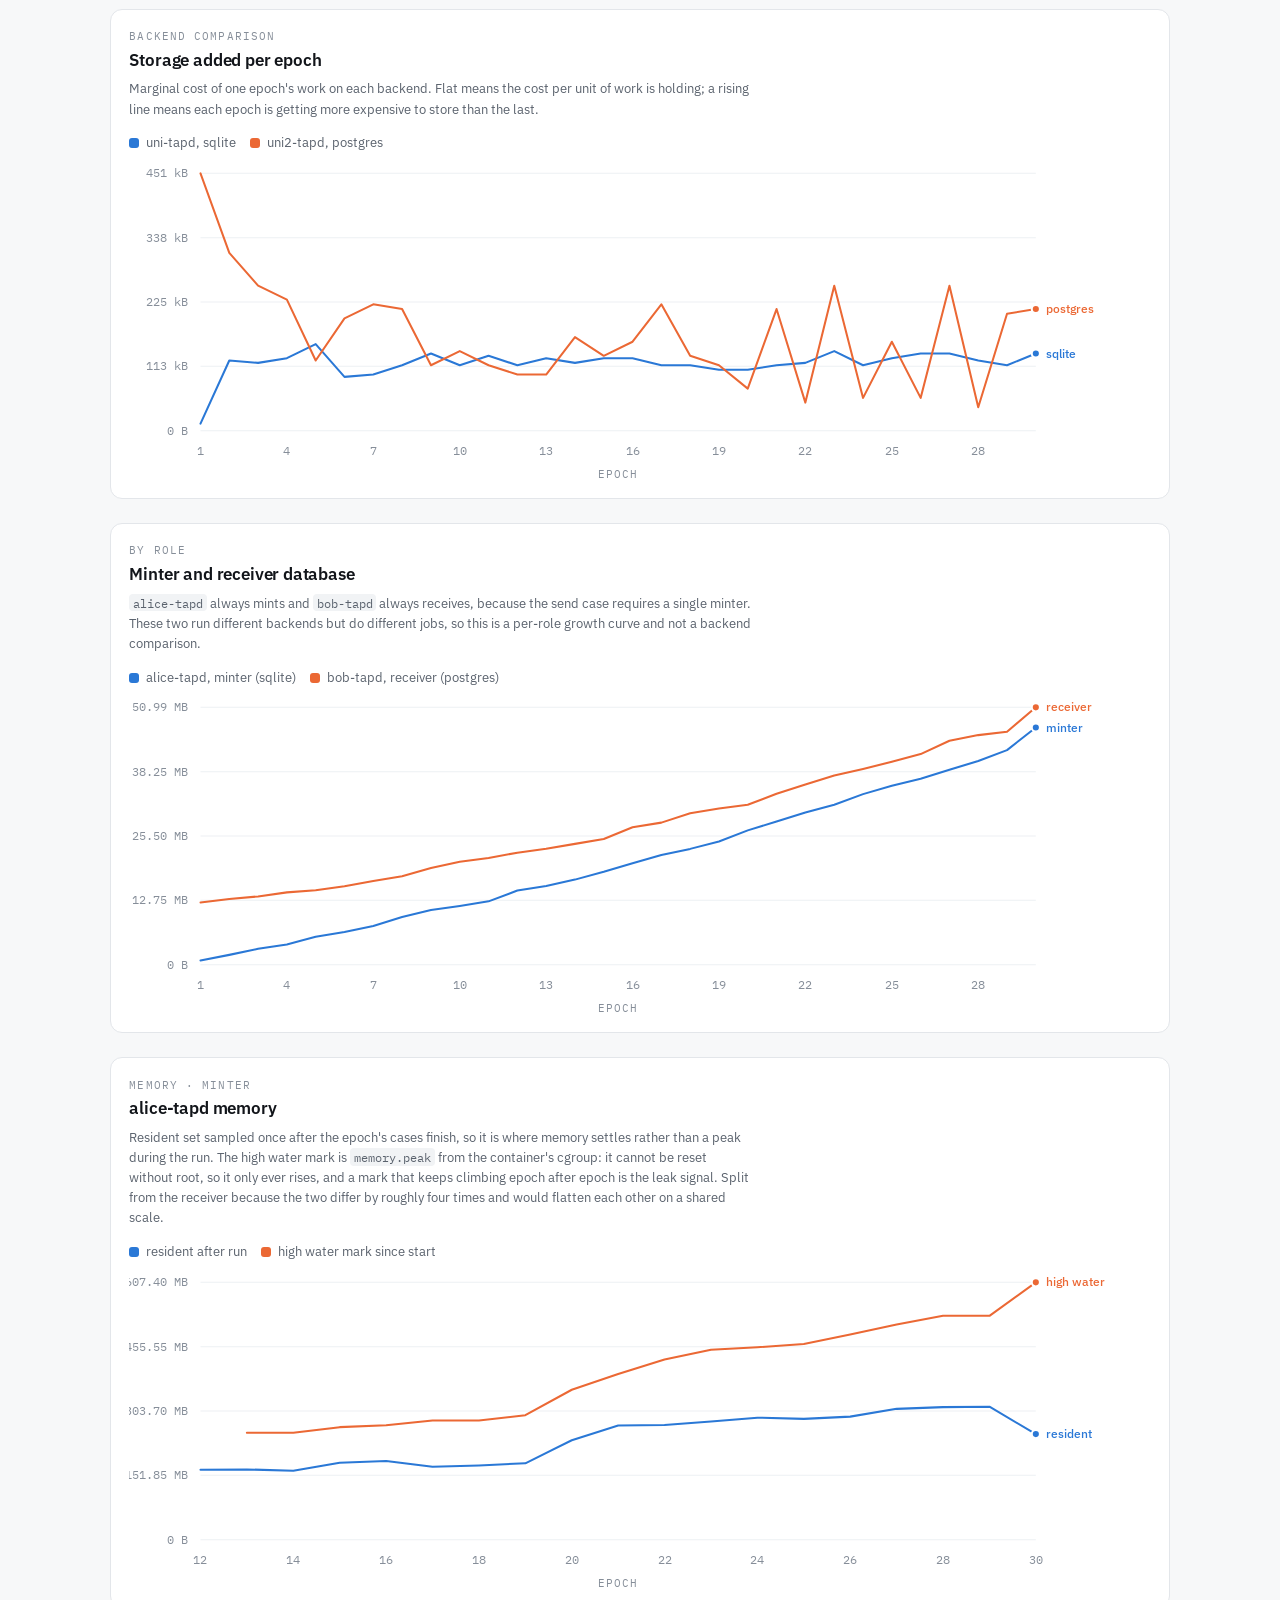
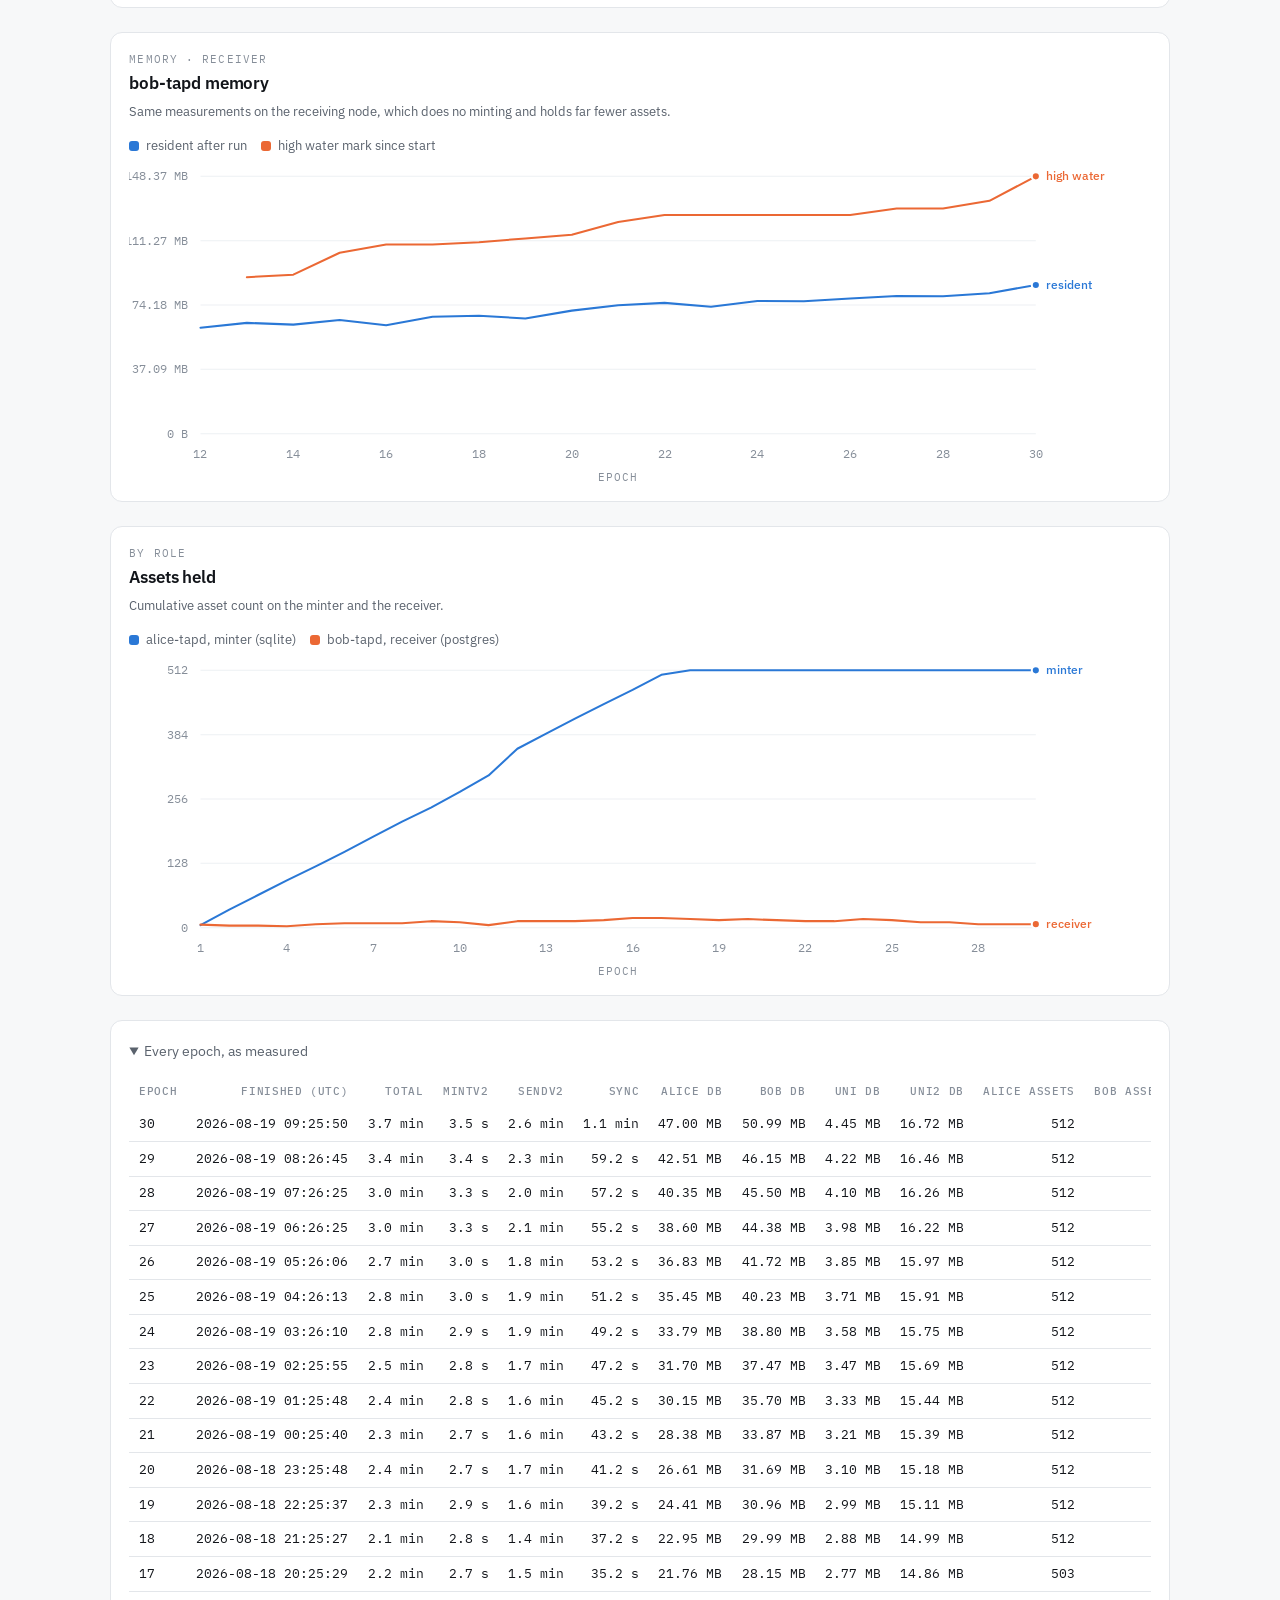
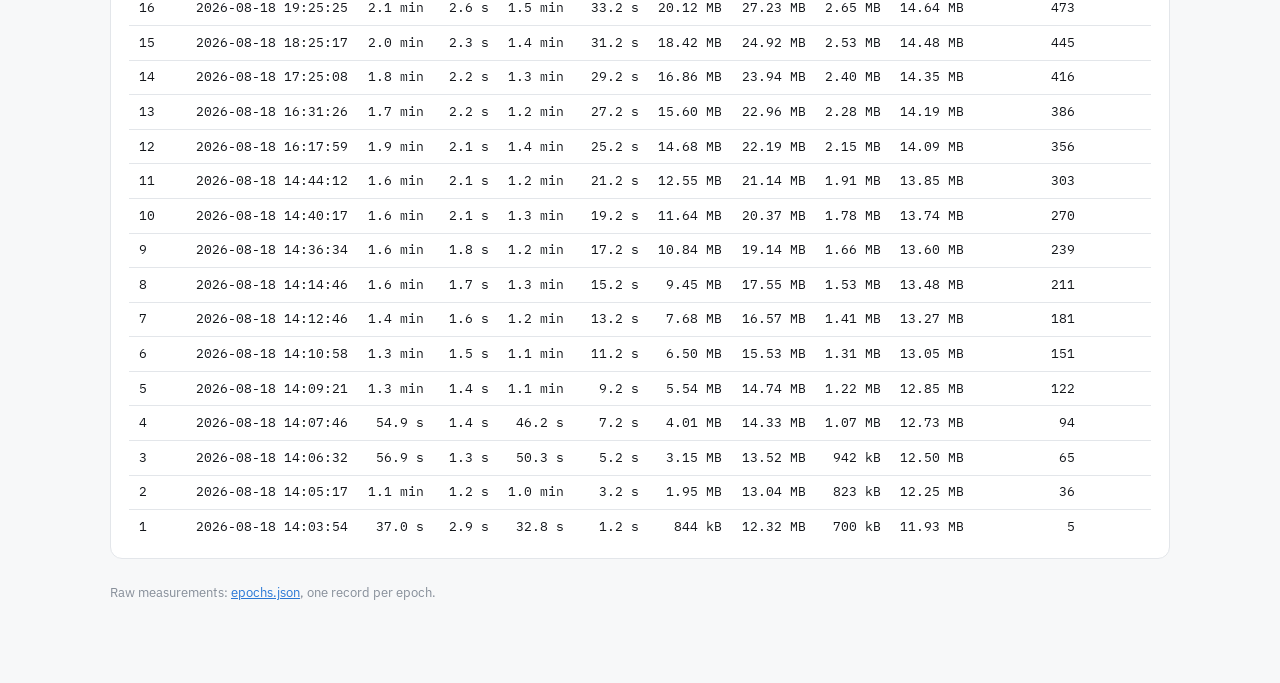
==== commit d88352cd: "bench: record anon memory and CPU time, add a node snapshot page Three things, in the order they mat" ====
--- a/docs/index.html
+++ b/docs/index.html
@@ -185,7 +185,8 @@
 <body>
 <div class="wrap">
   <header>
-    <span class="eyebrow">Taproot Assets daemon &middot; regtest, never reset</span>
+    <span class="eyebrow">Taproot Assets daemon &middot; regtest, never reset &middot;
+      <a href="nodes.html">node snapshot</a></span>
     <h1>tapd Growth Bench</h1>
     <p class="lede">One load epoch runs on a schedule against a regtest network whose
       state is never wiped. The question is not how fast tapd is on a clean node, but
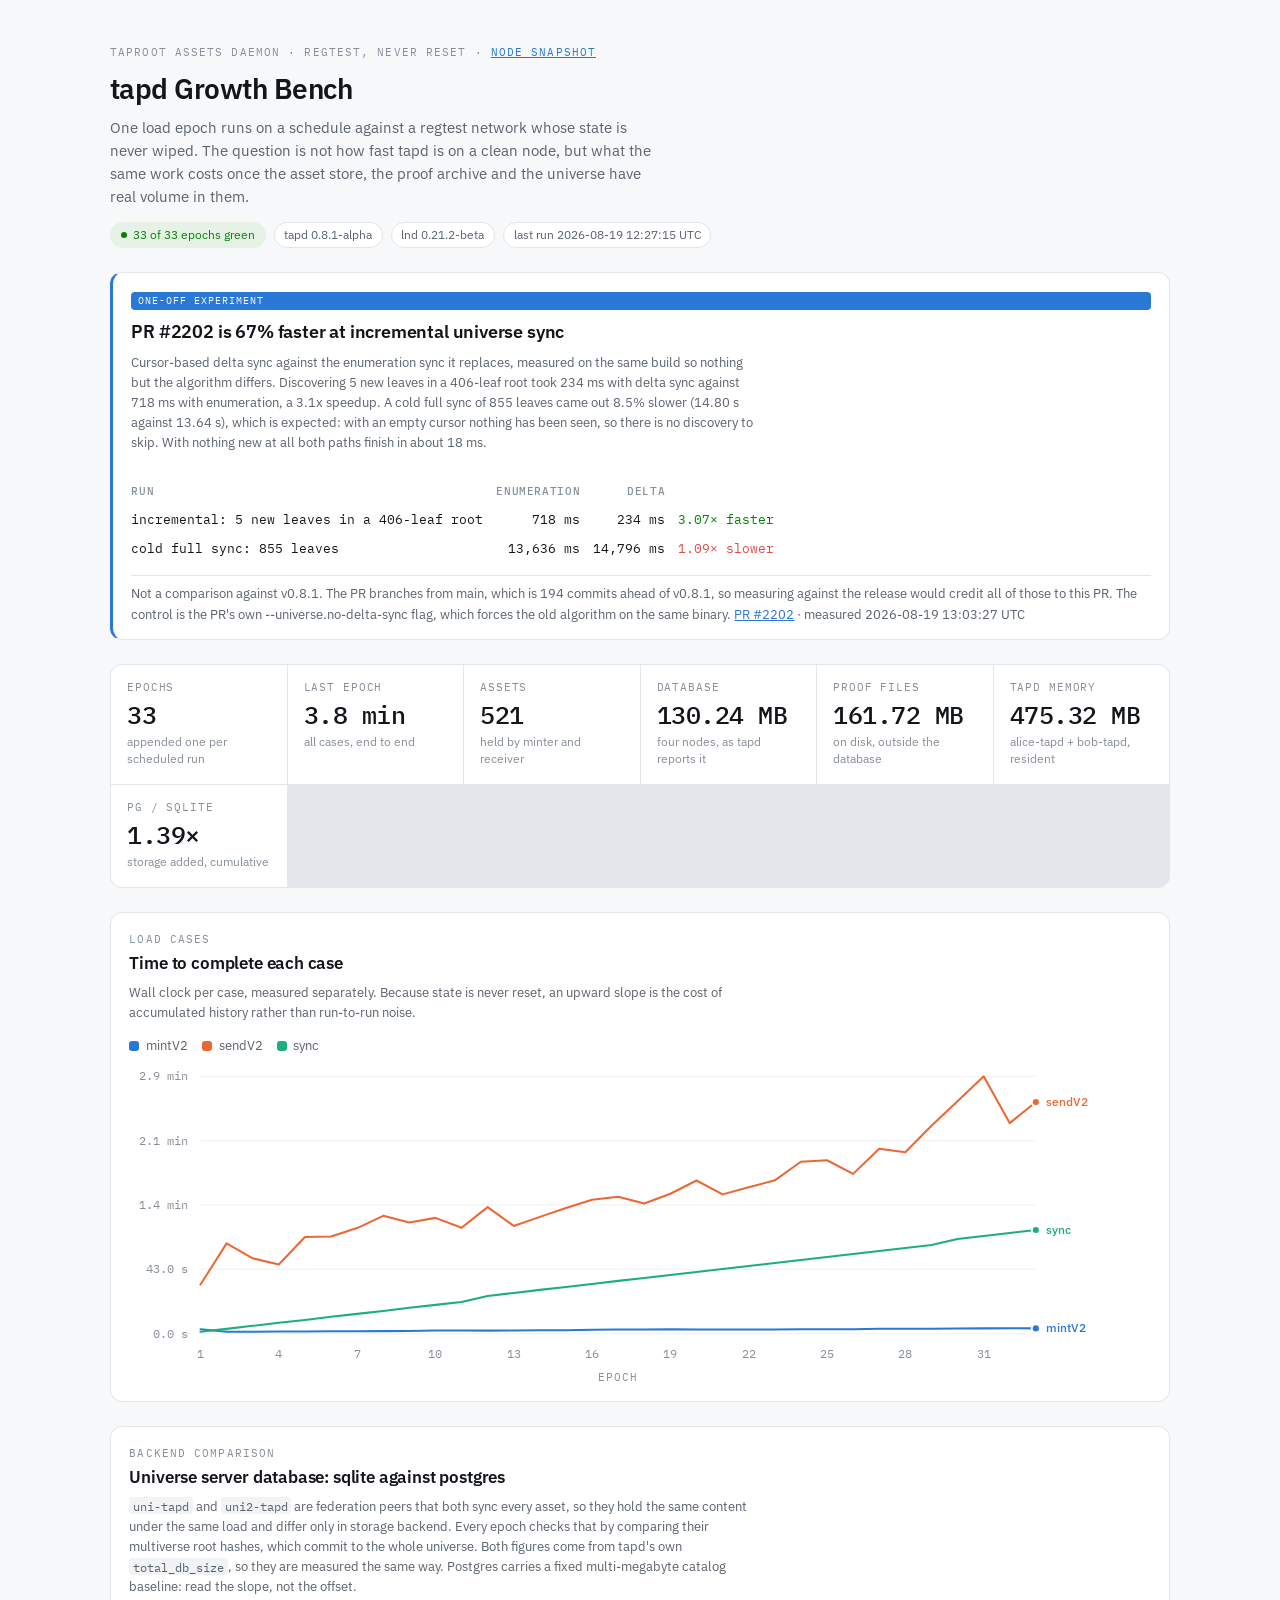
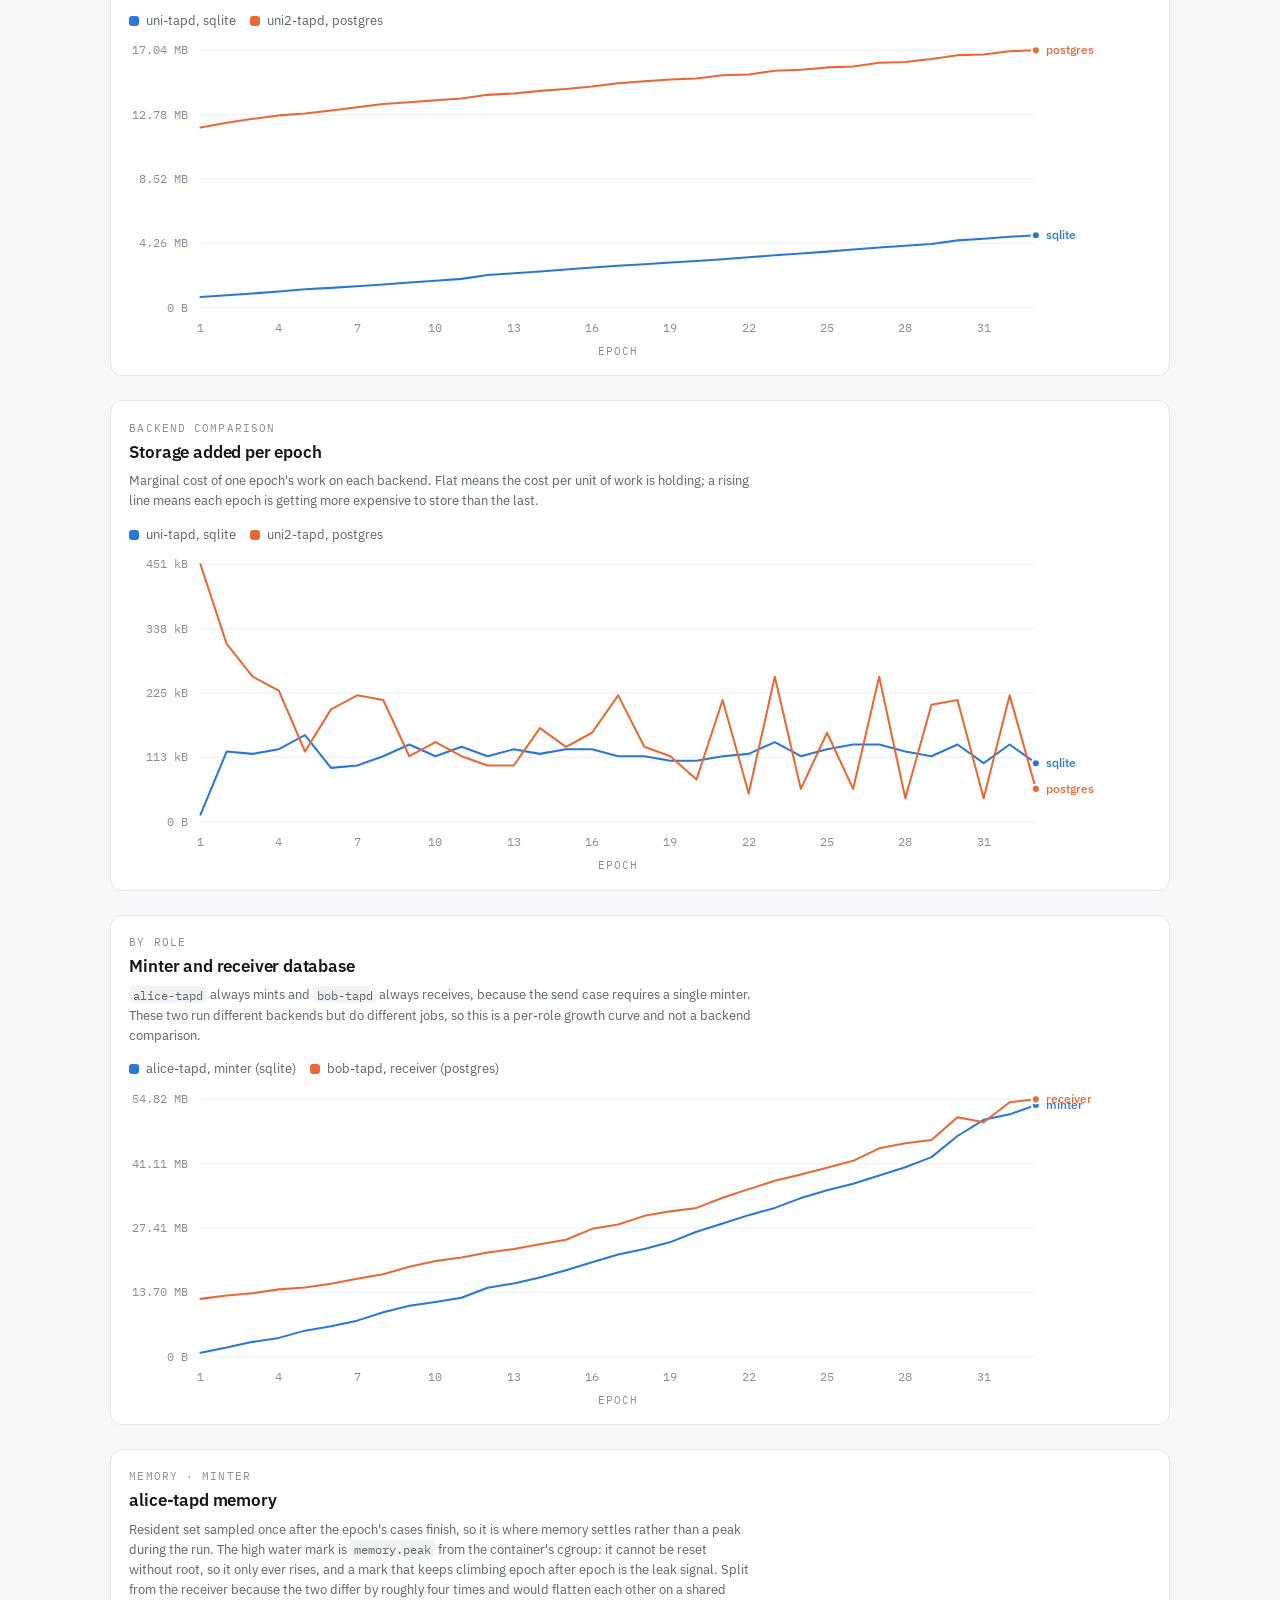
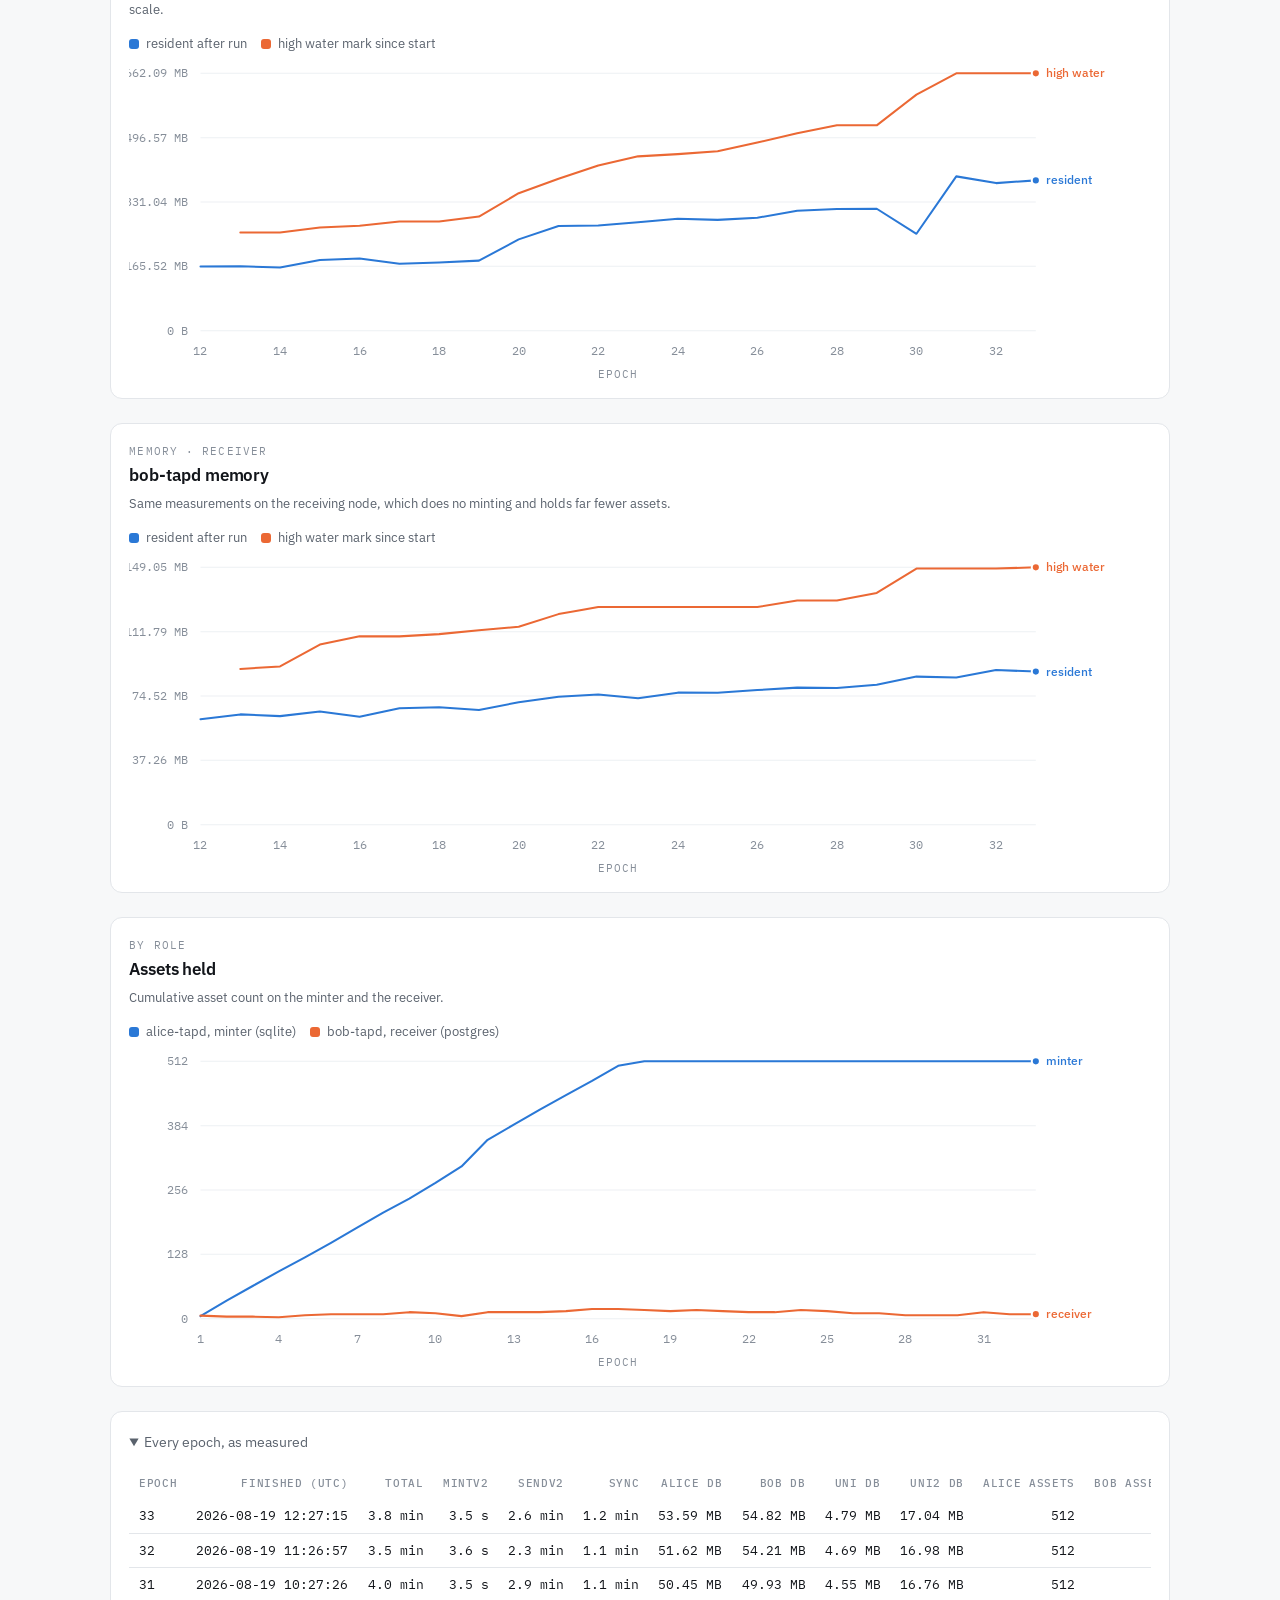
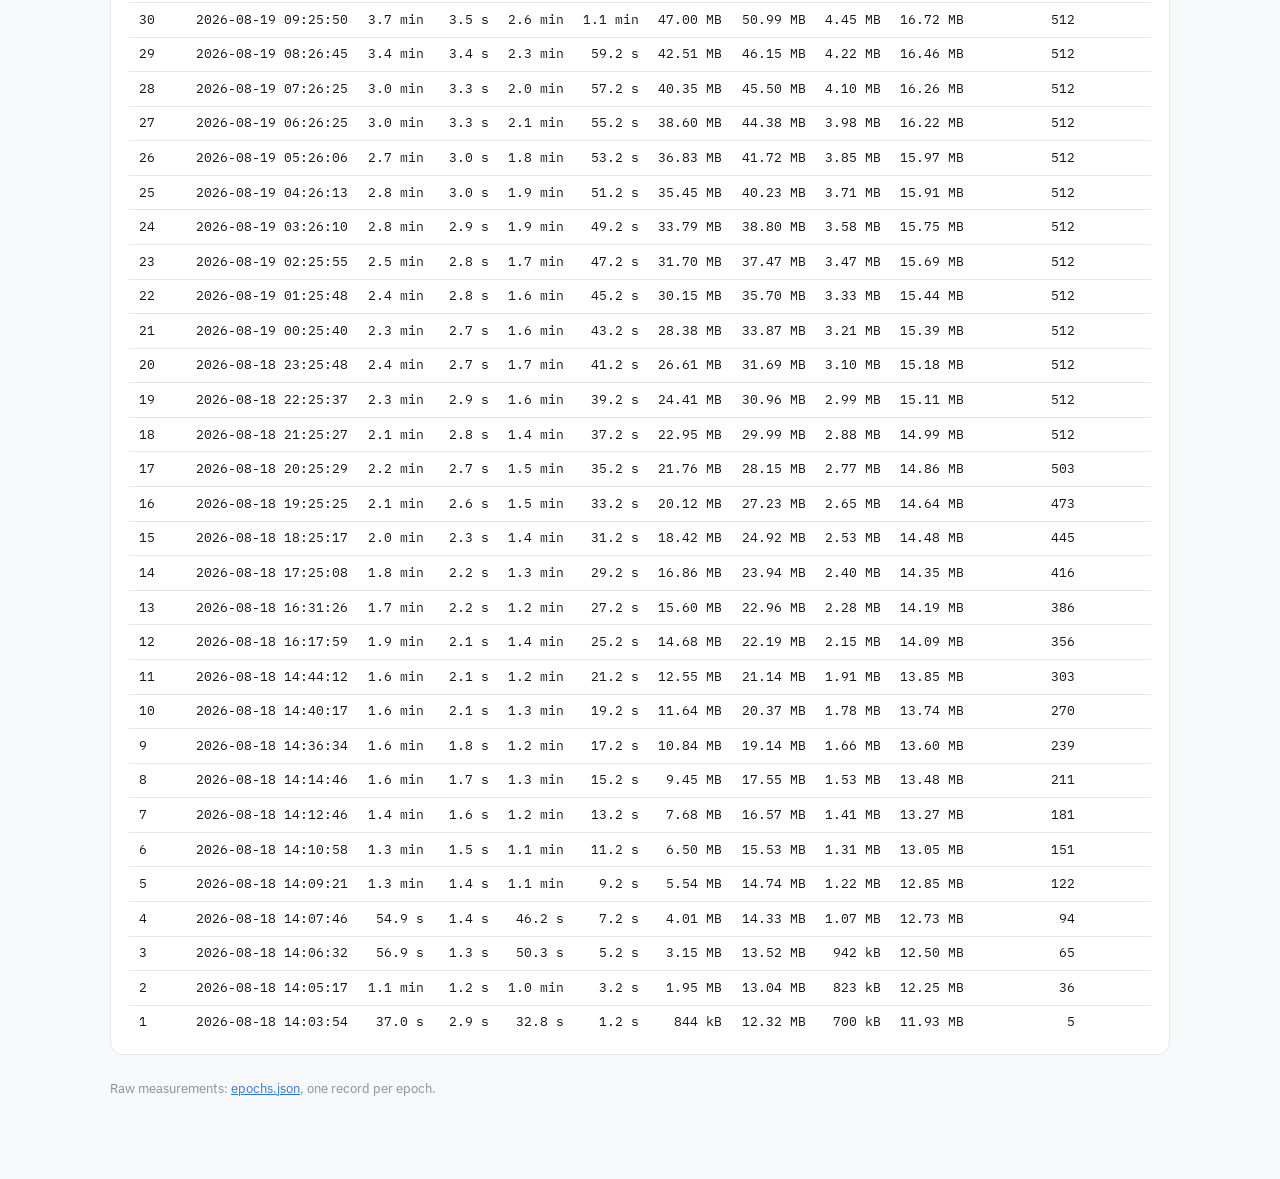
==== commit ad01a003: "oneoff: benchmark PR 2202 cursor-based delta sync Measured delta sync against the enumeration sync i" ====
--- a/docs/index.html
+++ b/docs/index.html
@@ -154,6 +154,23 @@
   .tip .row b { color: var(--ink); font-weight: 500;
                 font-family: "IBM Plex Mono", monospace; font-variant-numeric: tabular-nums; }
 
+  /* One-off experiment: marked out from the standing series so nobody mistakes
+     it for part of the history. */
+  .oneoff { border-left: 3px solid var(--accent); }
+  .oneoff .tag {
+    display: inline-block; font-family: "IBM Plex Mono", monospace;
+    font-size: .625rem; letter-spacing: .1em; text-transform: uppercase;
+    color: var(--surface); background: var(--accent);
+    padding: .1rem .4rem; border-radius: 4px; margin-bottom: .4rem;
+  }
+  .oneoff h2 { font-size: 1.125rem; }
+  .oneoff .cav {
+    font-size: .8125rem; color: var(--ink-2); margin: .55rem 0 0;
+    padding-top: .55rem; border-top: 1px solid var(--hairline);
+  }
+  .oneoff table { margin-top: .7rem; width: auto; }
+  .oneoff th, .oneoff td { padding: .3rem .8rem .3rem 0; border-bottom: none; }
+
   .scroll { overflow-x: auto; margin-top: .75rem; }
   table { border-collapse: collapse; width: 100%; font-size: .8125rem; }
   th, td { text-align: right; padding: .42rem .6rem; white-space: nowrap;
@@ -195,6 +212,10 @@
     <div class="meta" id="meta"></div>
   </header>
 
+  <!-- One-off experiment banner. Rendered only while docs/oneoff.json exists;
+       deleting that file removes the banner and nothing else changes. -->
+  <section class="card oneoff" id="oneoff" hidden></section>
+
   <section class="readout" id="readout"></section>
 
   <section class="card">
@@ -440,6 +461,36 @@
 const cell = (k, v, d) =>
   `<div class="cell"><div class="k">${k}</div><div class="v">${v}</div>` +
   (d ? `<div class="d">${d}</div>` : '') + '</div>';
+
+// The one-off banner is independent of the series: it renders if the file is
+// there and is silently skipped if it is not.
+function renderOneOff() {
+  return fetch('oneoff.json', { cache: 'no-store' })
+    .then(r => r.ok ? r.json() : null)
+    .then(o => {
+      if (!o) return;
+      const el = document.getElementById('oneoff');
+      const rows = (o.runs || []).map(r => {
+        const faster = r.enumeration_ms / r.delta_ms;
+        return `<tr><td>${r.label}</td>` +
+          `<td class="num">${r.enumeration_ms.toLocaleString()} ms</td>` +
+          `<td class="num">${r.delta_ms.toLocaleString()} ms</td>` +
+          `<td class="num" style="color:${faster >= 1 ? 'var(--good)' : 'var(--crit)'}">` +
+          `${faster >= 1 ? faster.toFixed(2) + '\u00d7 faster' : (1 / faster).toFixed(2) + '\u00d7 slower'}</td></tr>`;
+      }).join('');
+      el.innerHTML =
+        '<span class="tag">one-off experiment</span>' +
+        `<h2>${o.headline}</h2>` +
+        `<p class="note">${o.detail}</p>` +
+        (rows ? '<div class="scroll"><table><thead><tr><th>run</th>' +
+          '<th>enumeration</th><th>delta</th><th></th></tr></thead>' +
+          `<tbody>${rows}</tbody></table></div>` : '') +
+        `<p class="cav">${o.caveat} ` +
+        `<a href="${o.pr}">PR #2202</a> &middot; measured ${o.measured_at.replace('T', ' ').replace('Z', ' UTC')}</p>`;
+      el.hidden = false;
+    })
+    .catch(() => { /* no banner, no problem */ });
+}
 
 function render(data) {
   data.sort((a, b) => a.epoch - b.epoch);
@@ -584,6 +635,8 @@
 
 // The page is published two ways: served next to epochs.json, or with the data
 // inlined for a single-file host.
+renderOneOff();
+
 if (window.__EPOCHS__) {
   render(window.__EPOCHS__);
 } else {
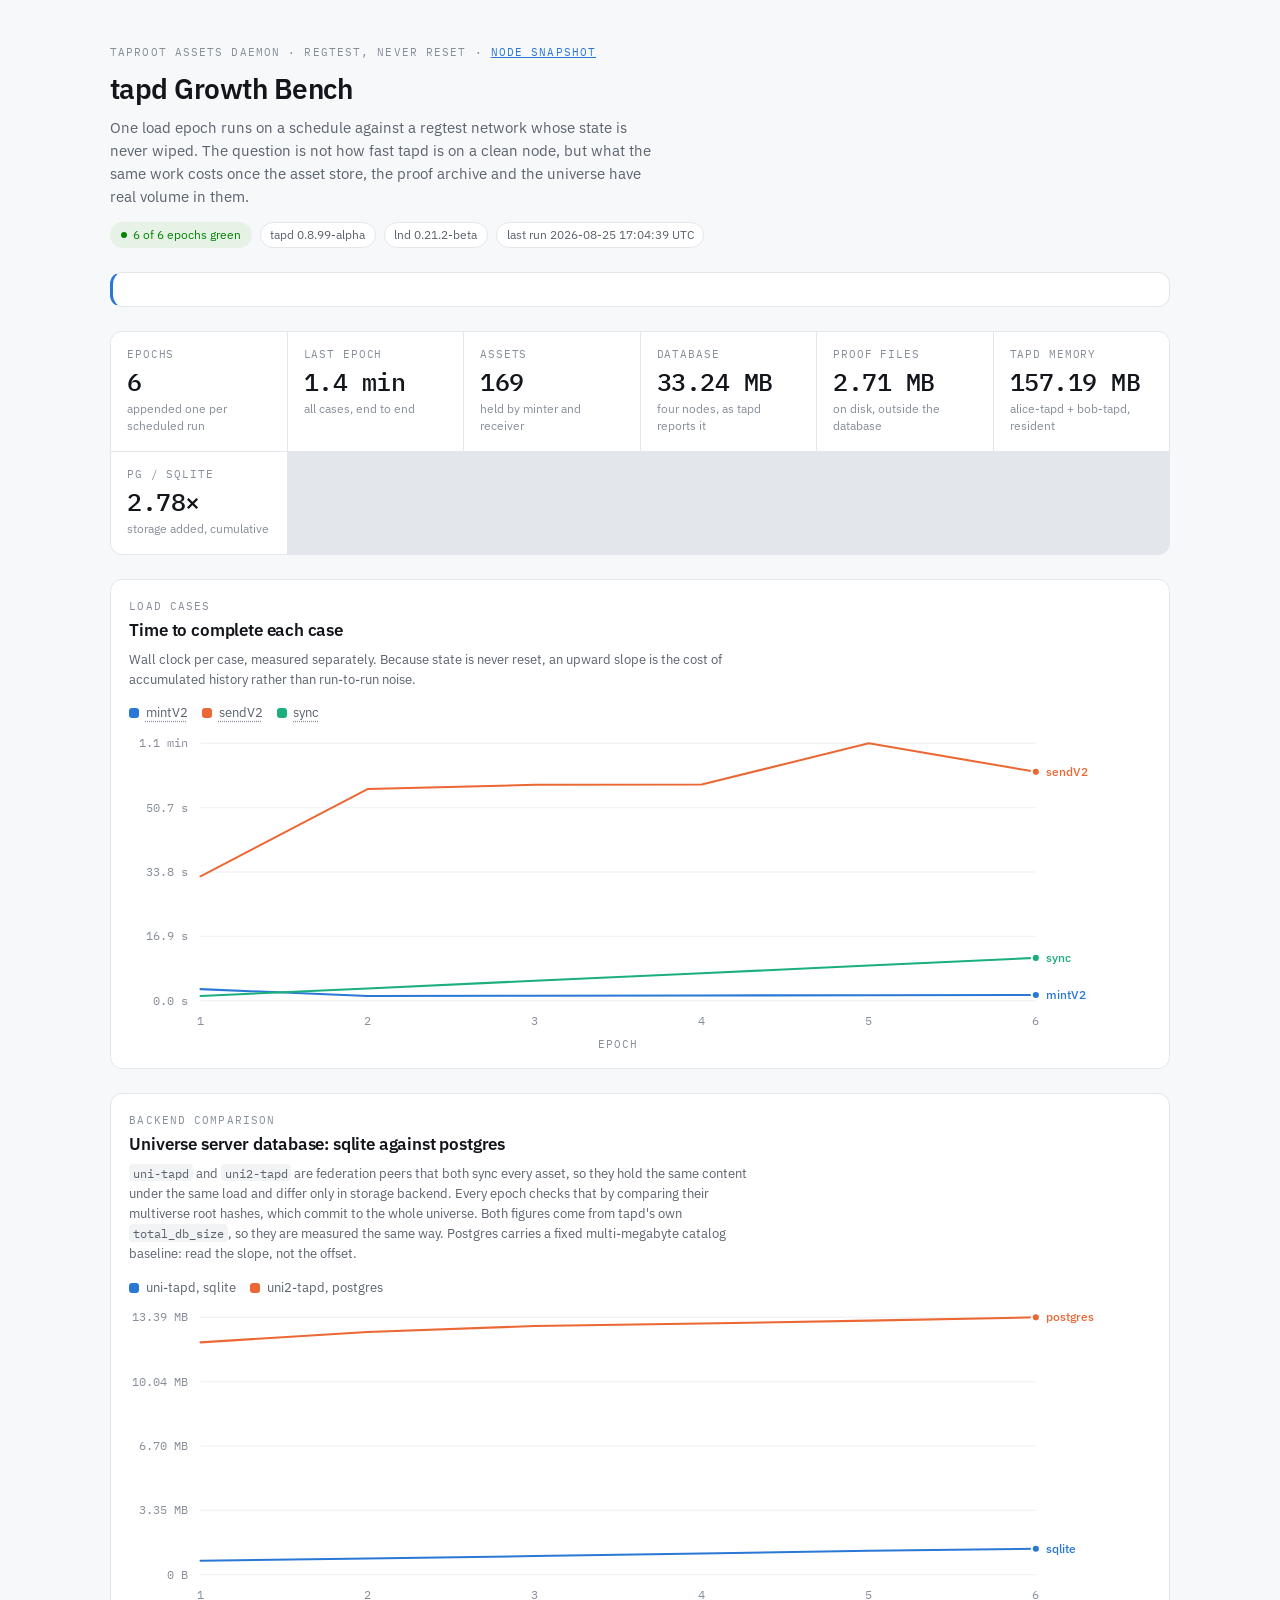
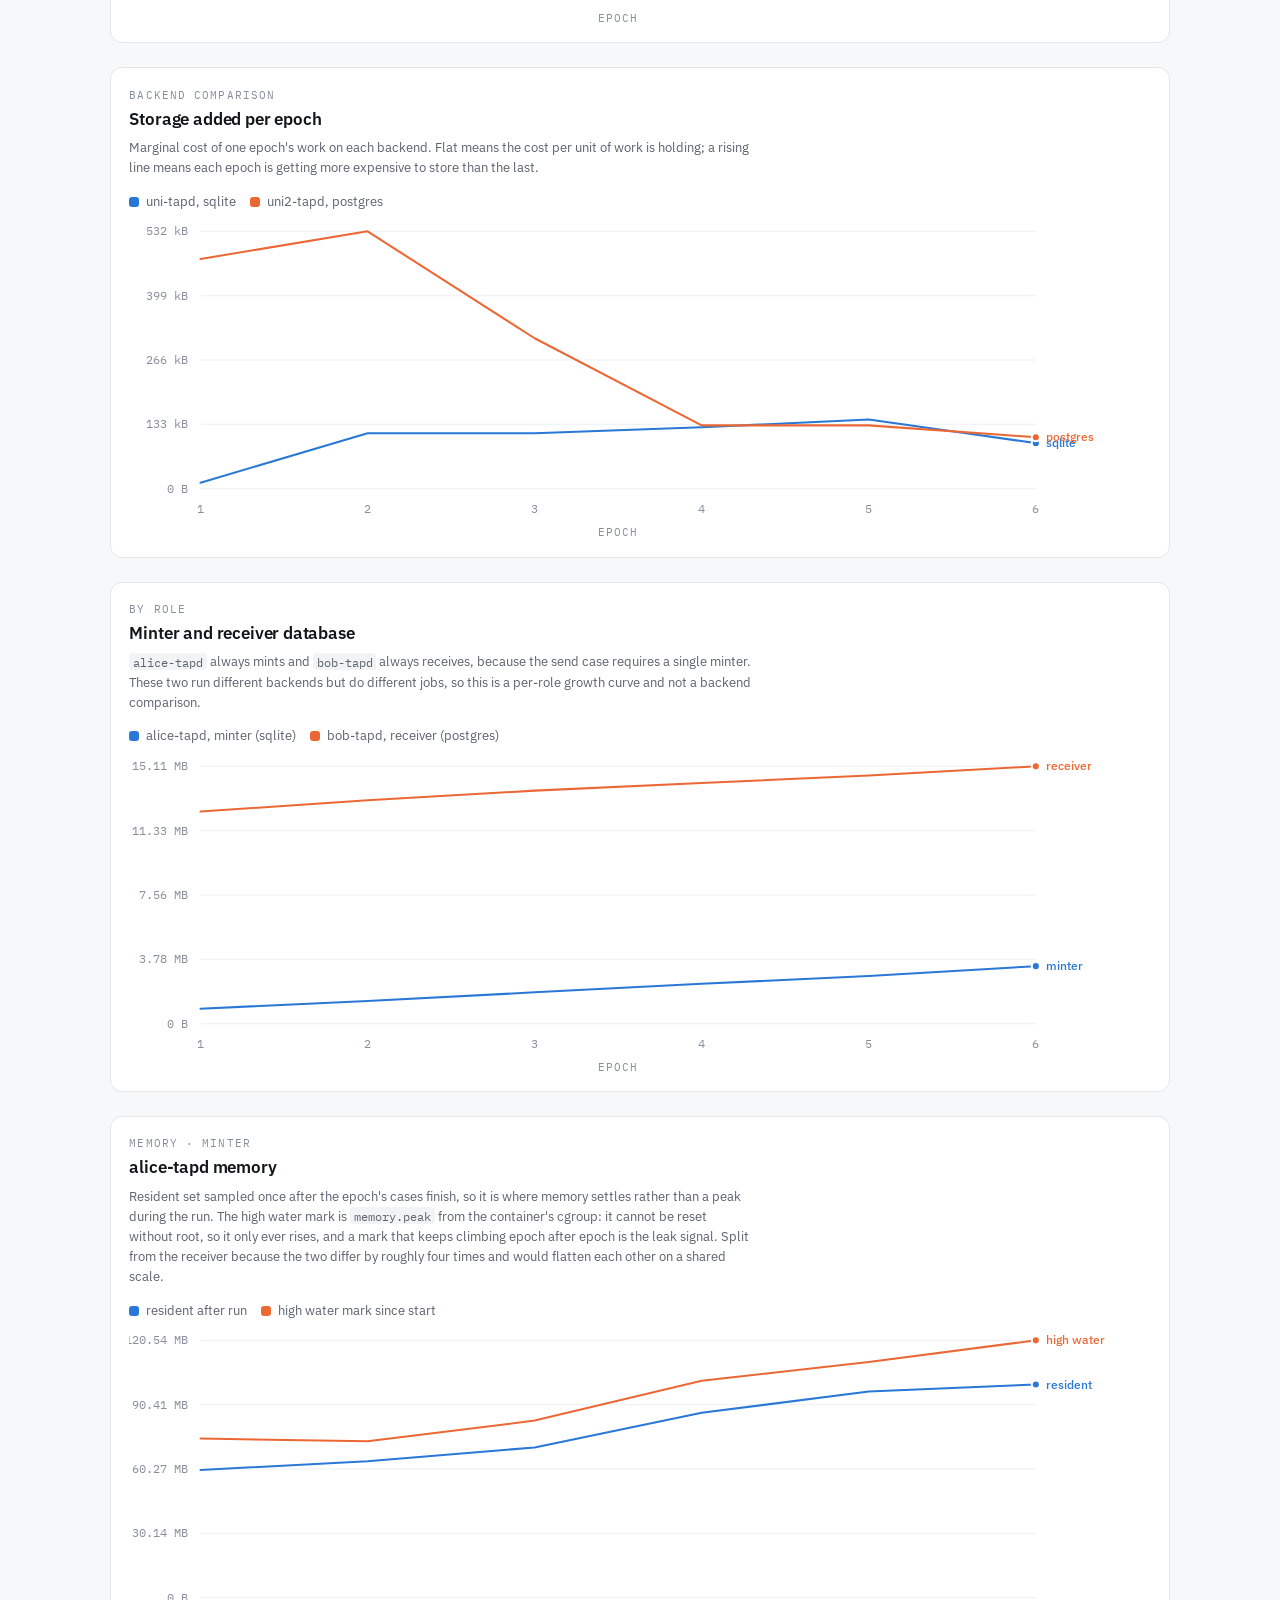
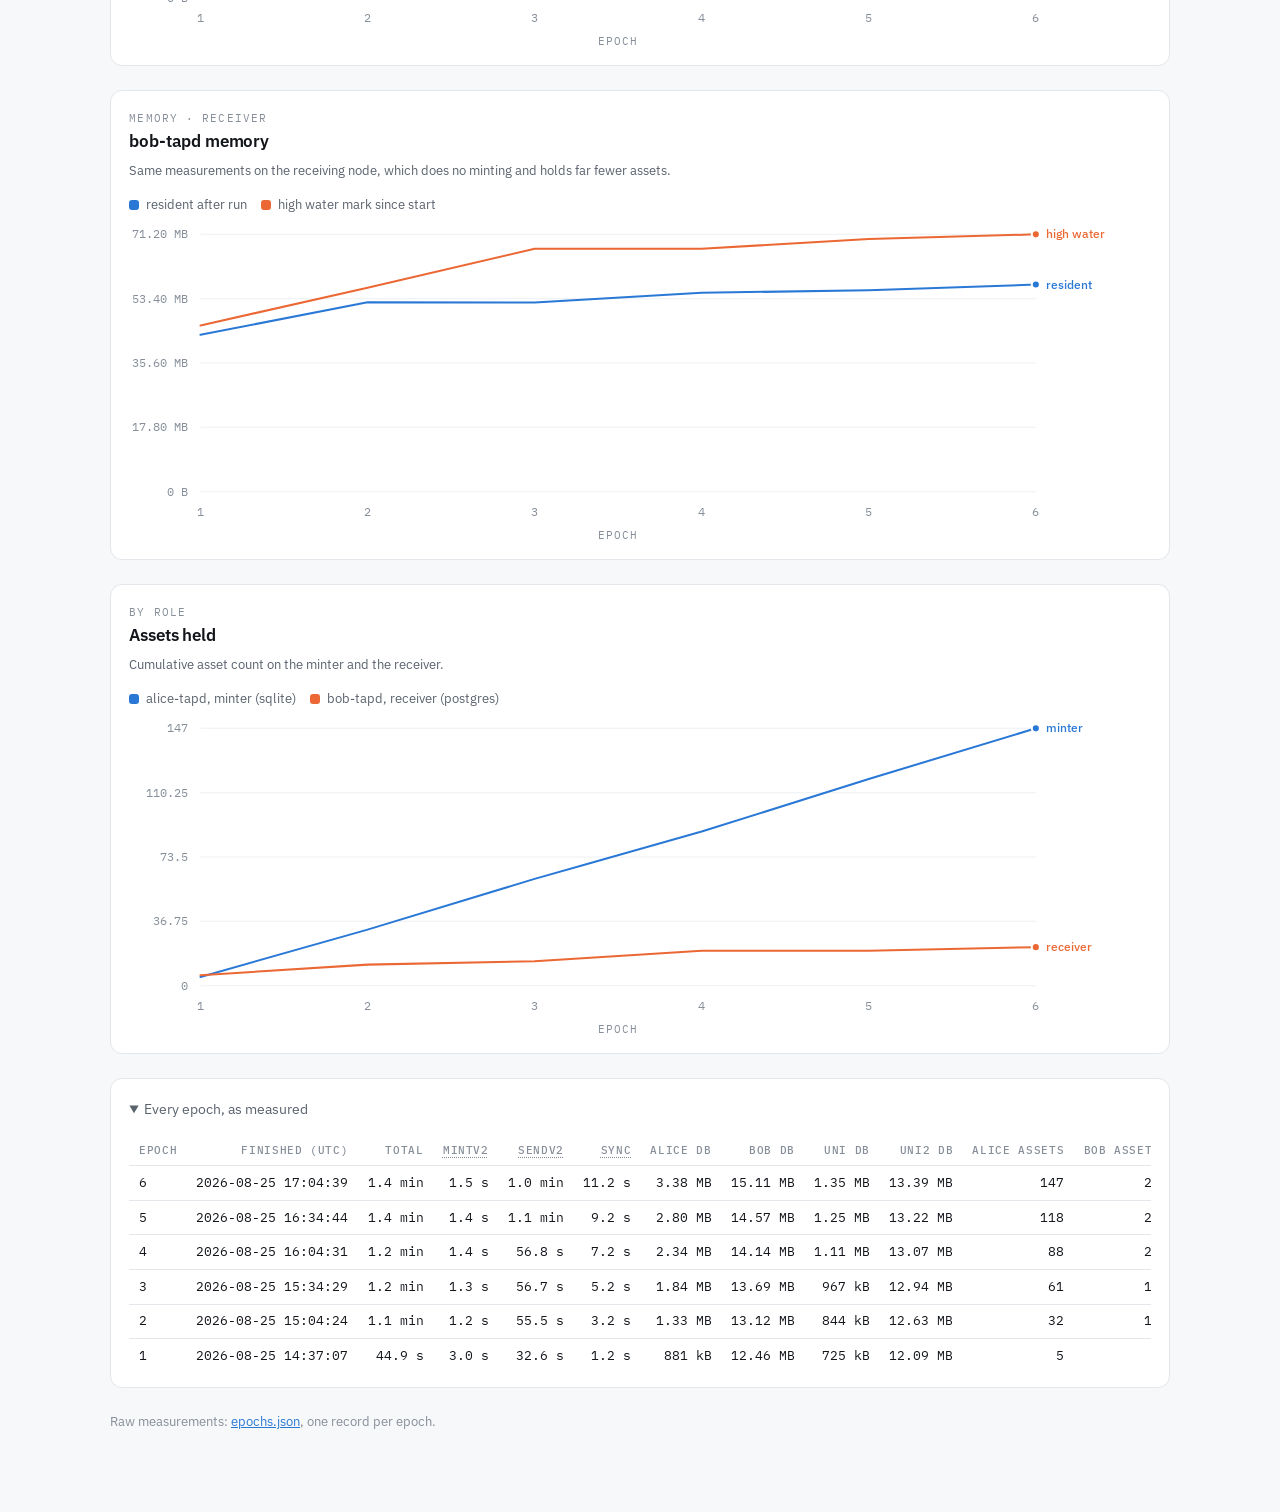
==== commit c3f3aab3: "docs: say what each case timing actually measures The case durations are the headline number on both" ====
--- a/docs/index.html
+++ b/docs/index.html
@@ -134,6 +134,8 @@
   code { font-family: "IBM Plex Mono", monospace; font-size: .95em;
          background: var(--sunken); padding: .05em .3em; border-radius: 4px; }
 
+  .explained { text-decoration: underline dotted var(--ink-3);
+    text-underline-offset: 3px; cursor: help; }
   .legend { display: flex; flex-wrap: wrap; gap: .9rem; margin: .75rem 0 .1rem; }
   .legend span { display: inline-flex; align-items: center; gap: .4rem;
                  font-size: .8125rem; color: var(--ink-2); }
@@ -332,11 +334,29 @@
   { key: 'bob-tapd',   label: 'receiver', short: 'bob',   color: 'var(--series-2)', name: 'bob-tapd, receiver (postgres)' },
 ];
 const NODES = [...ROLES, ...UNIVERSE];
+// What each timed case actually does, so the seconds on the chart mean
+// something without going and reading the load suite. Taken from the case
+// bodies and the epoch config, not from the case names: the numbers here are
+// MINT_BATCH_SIZE, MINT_TOTAL_GROUPS, SEND_NUM_SENDS and SYNC_NUM_CLIENTS.
 const CASES = [
-  { key: 'mintV2', color: 'var(--series-1)' },
-  { key: 'sendV2', color: 'var(--series-2)' },
-  { key: 'sync',   color: 'var(--series-3)' },
+  { key: 'mintV2', color: 'var(--series-1)',
+    what: 'Time to mint one batch of 25 assets into a randomly chosen existing '
+        + 'group, waiting for the batch to finalize on chain. Tops the minter '
+        + 'back up to 5 groups first, and on the very first epoch only creates '
+        + 'those 5 groups.' },
+  { key: 'sendV2', color: 'var(--series-2)',
+    what: 'Time for 10 sends of 1 asset, run one after another, not in '
+        + 'parallel. Direction is drawn at random each time, and each send '
+        + 'waits for the receiver to report the transfer confirmed and then '
+        + 'completed, so chain confirmation and proof courier delivery are '
+        + 'both inside the number.' },
+  { key: 'sync',   color: 'var(--series-3)',
+    what: 'Time for 8 fresh universe clients to each full-sync the minter\'s '
+        + 'universe. All 8 start at once and the clock runs until the last '
+        + 'one finishes, so this is throughput under concurrent load rather '
+        + 'than the cost of a single sync.' },
 ];
+const CASE_WHAT = Object.fromEntries(CASES.map(c => [c.key, c.what]));
 
 // One y-scale per chart. Two measures of different magnitude get two charts,
 // never a second axis.
@@ -454,6 +474,10 @@
   for (const s of drawn) {
     const sp = document.createElement('span');
     sp.innerHTML = `<span class="swatch" style="background:${s.color}"></span>${s.name}`;
+    if (s.what) {
+      sp.title = s.what;
+      sp.classList.add('explained');
+    }
     legendHost.append(sp);
   }
 }
@@ -555,7 +579,7 @@
   }
 
   const dur = CASES.map(c => ({
-    name: c.key, label: c.key, color: c.color,
+    name: c.key, label: c.key, color: c.color, what: c.what,
     points: data.flatMap(e => {
       const f = e.cases.find(x => x.name === c.key);
       return f && f.status === 'pass' ? [[e.epoch, f.duration_s]] : [];
@@ -603,7 +627,8 @@
     document.getElementById('lg-memb'), memSeries('bob-tapd'), fmtBytes);
   draw('assets', ROLES, assetsOf, fmtInt);
 
-  const head = ['epoch', 'finished (UTC)', 'total', ...CASES.map(c => c.key),
+  const head = ['epoch', 'finished (UTC)', 'total',
+    ...CASES.map(c => ({ text: c.key, title: c.what })),
     ...NODES.map(n => n.short + ' db'),
     ...ROLES.map(n => n.short + ' assets'),
     ...UNIVERSE.map(n => n.short + ' leaves')];
@@ -625,7 +650,9 @@
       '</tr>';
   });
   document.getElementById('table').innerHTML =
-    `<table><thead><tr>${head.map(h => `<th>${h}</th>`).join('')}</tr></thead>` +
+    `<table><thead><tr>${head.map(h => h.title
+        ? `<th class="explained" title="${h.title}">${h.text}</th>`
+        : `<th>${h}</th>`).join('')}</tr></thead>` +
     `<tbody>${rows.join('')}</tbody></table>`;
 
   document.getElementById('footer').innerHTML = window.__EPOCHS__
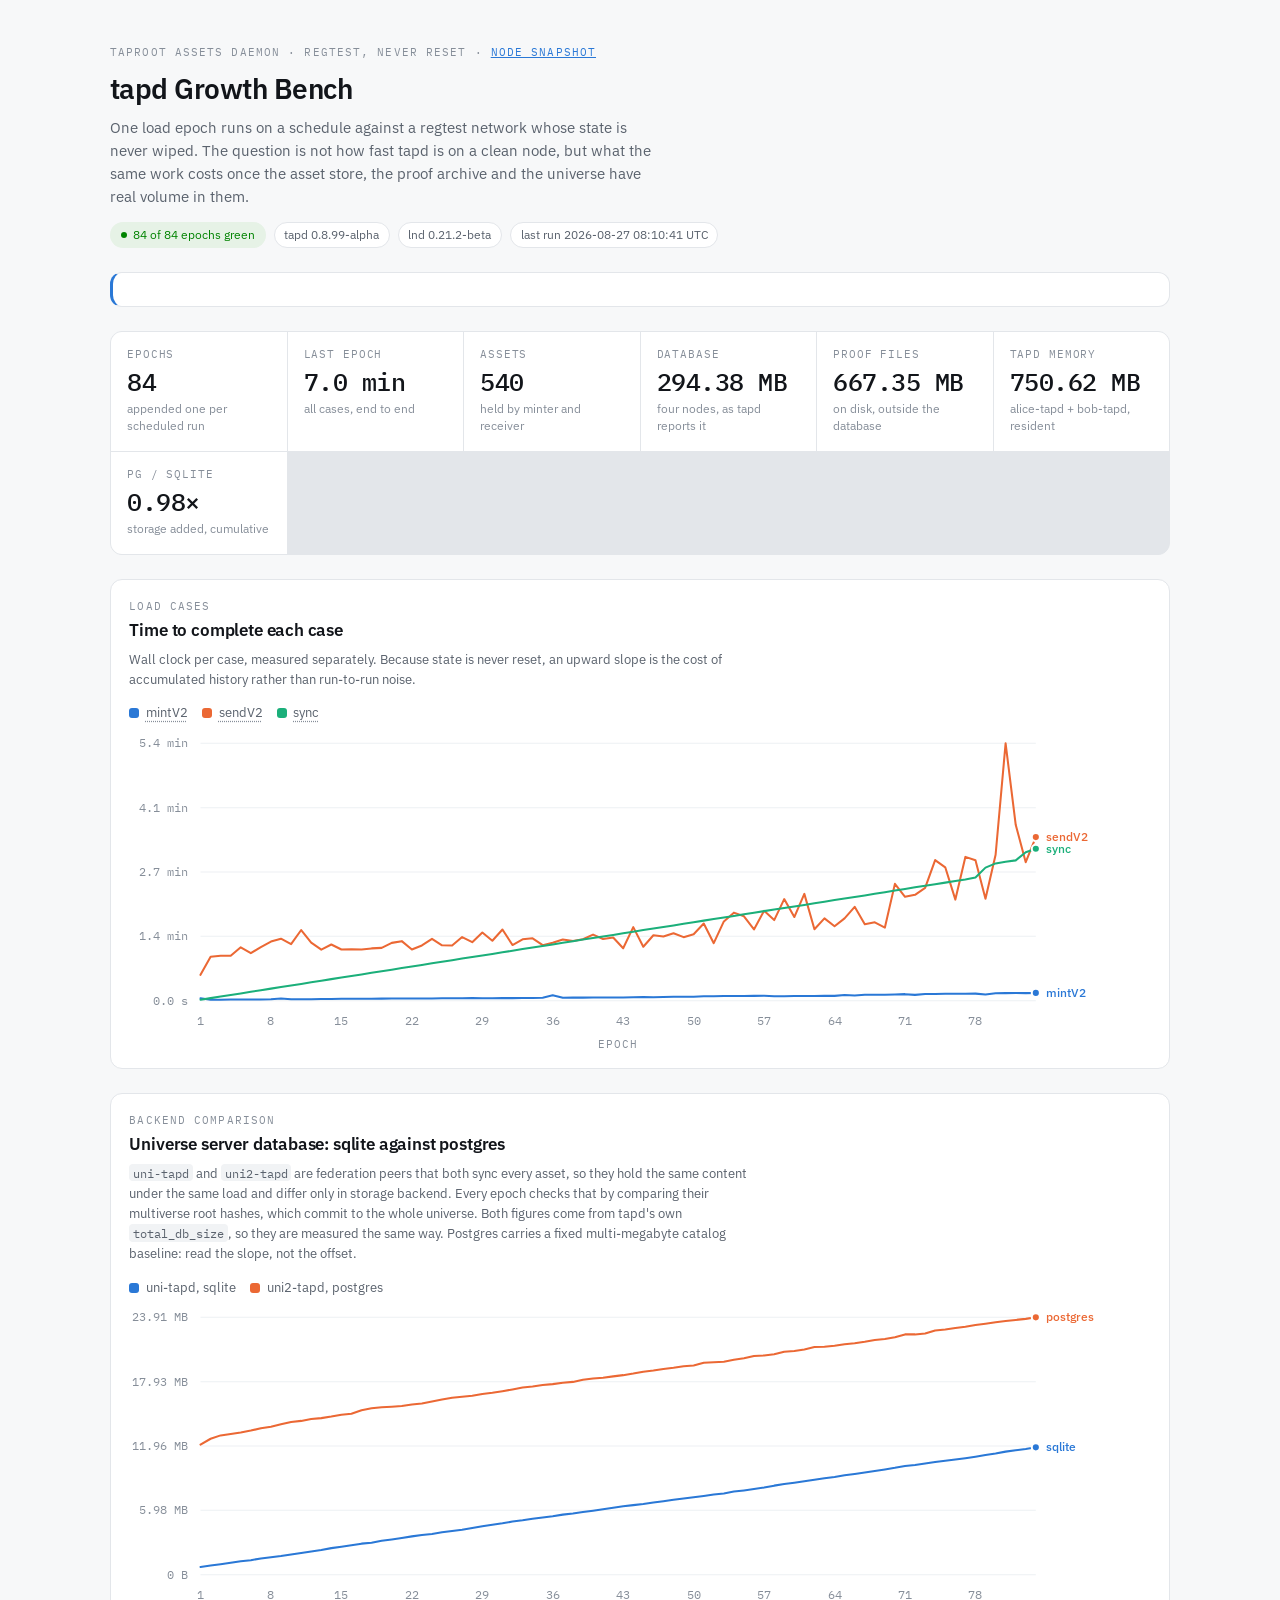
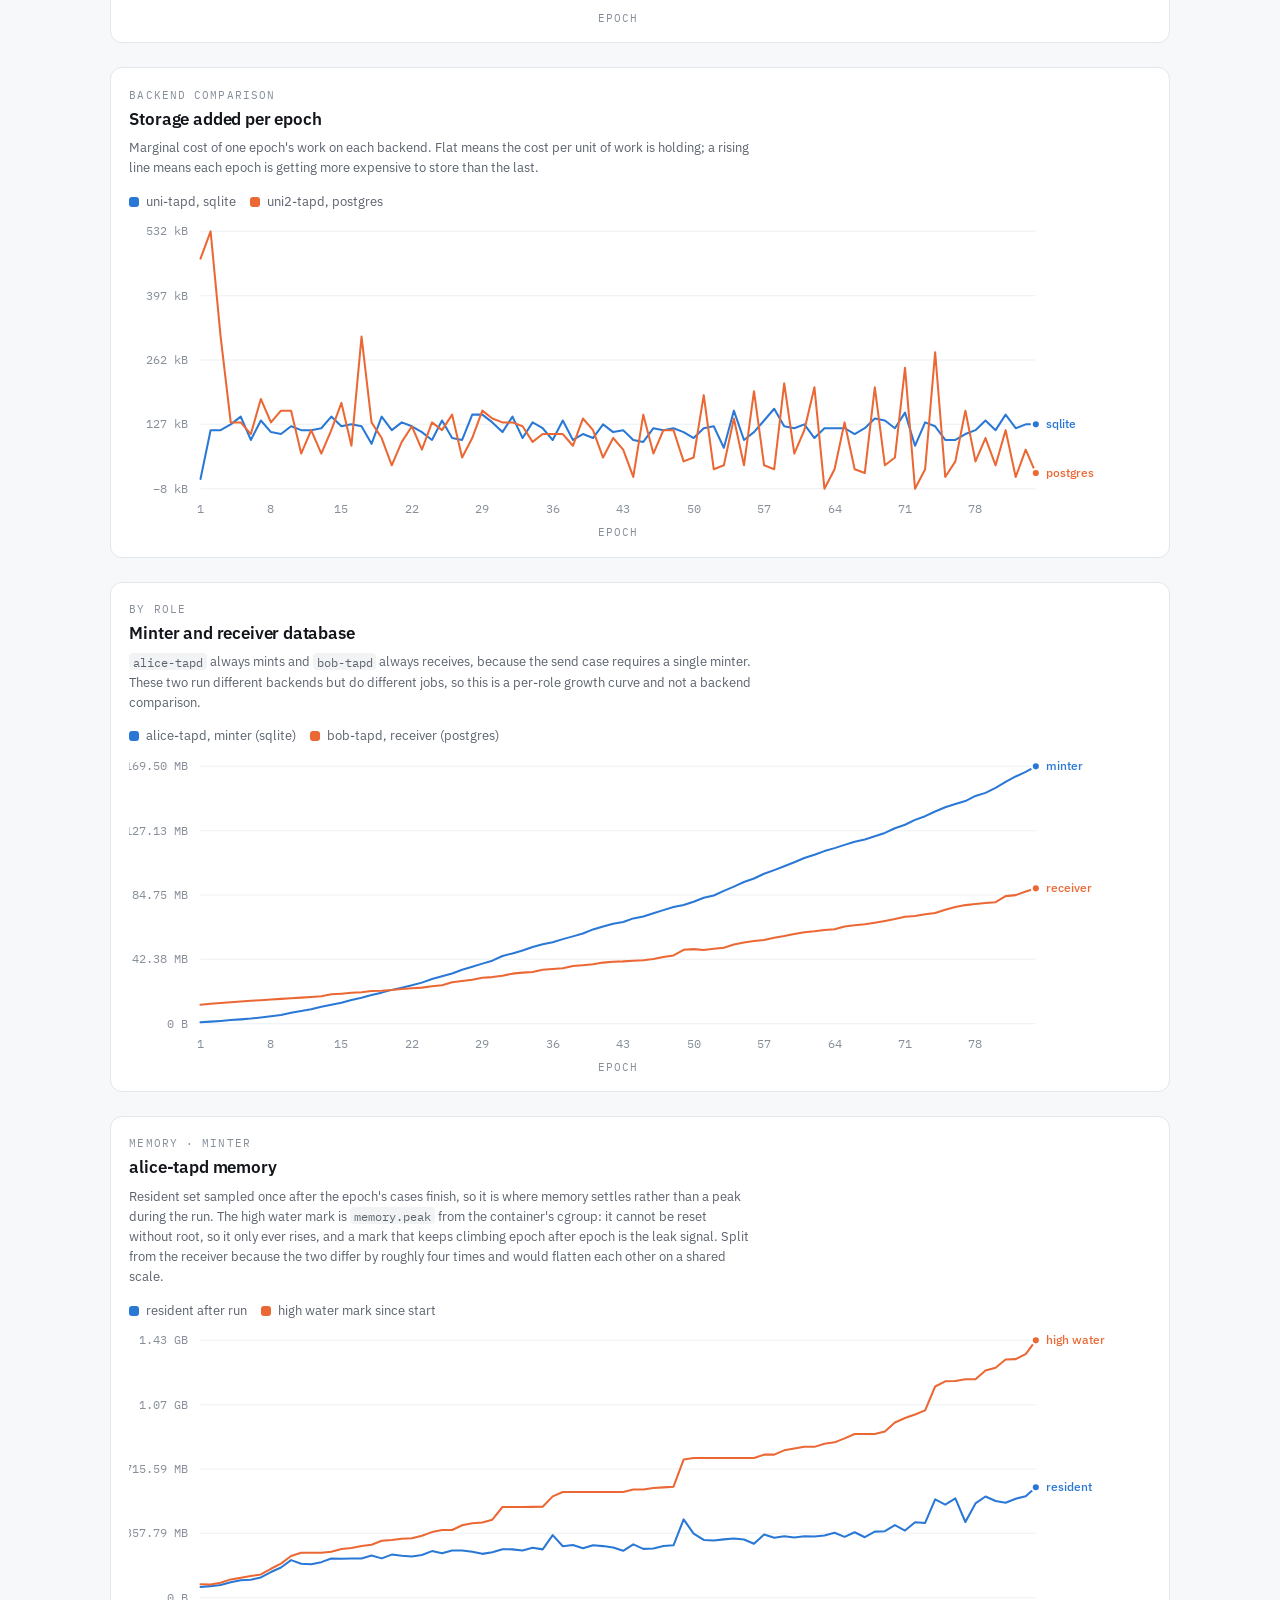
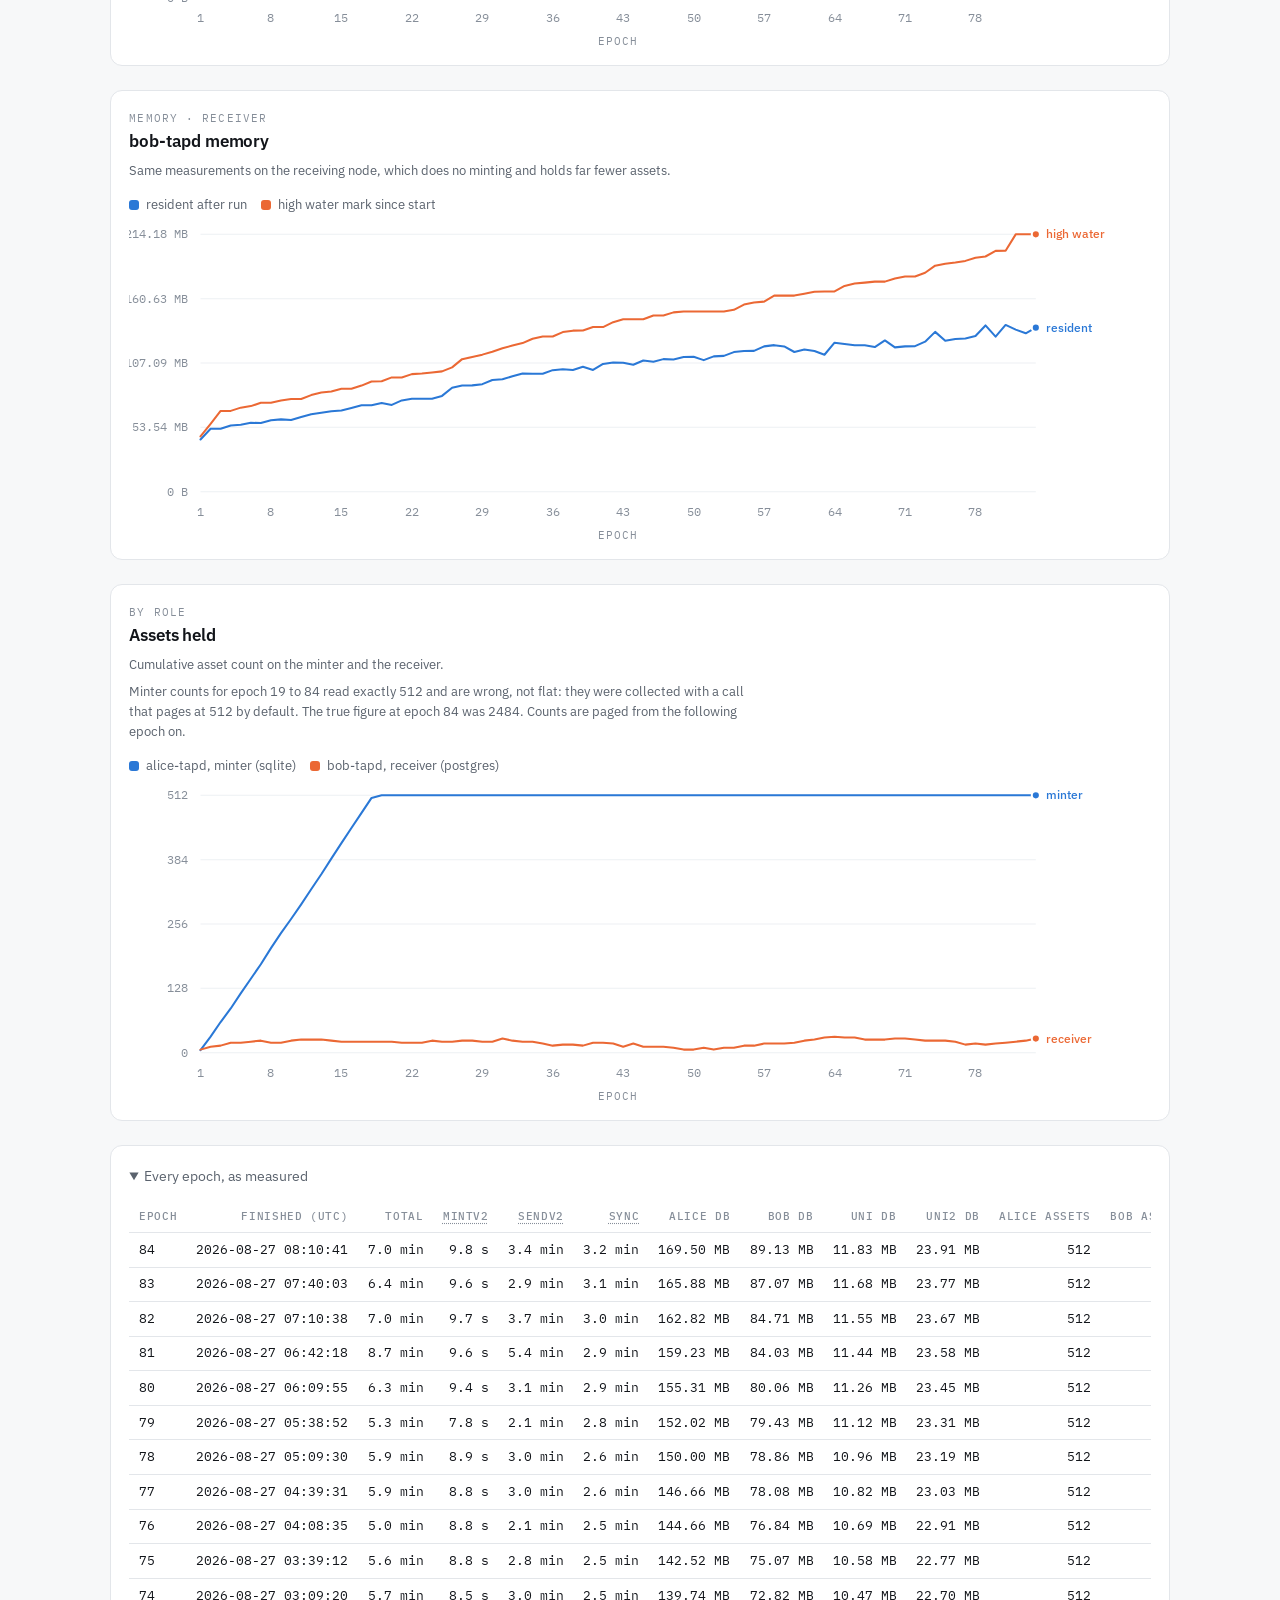
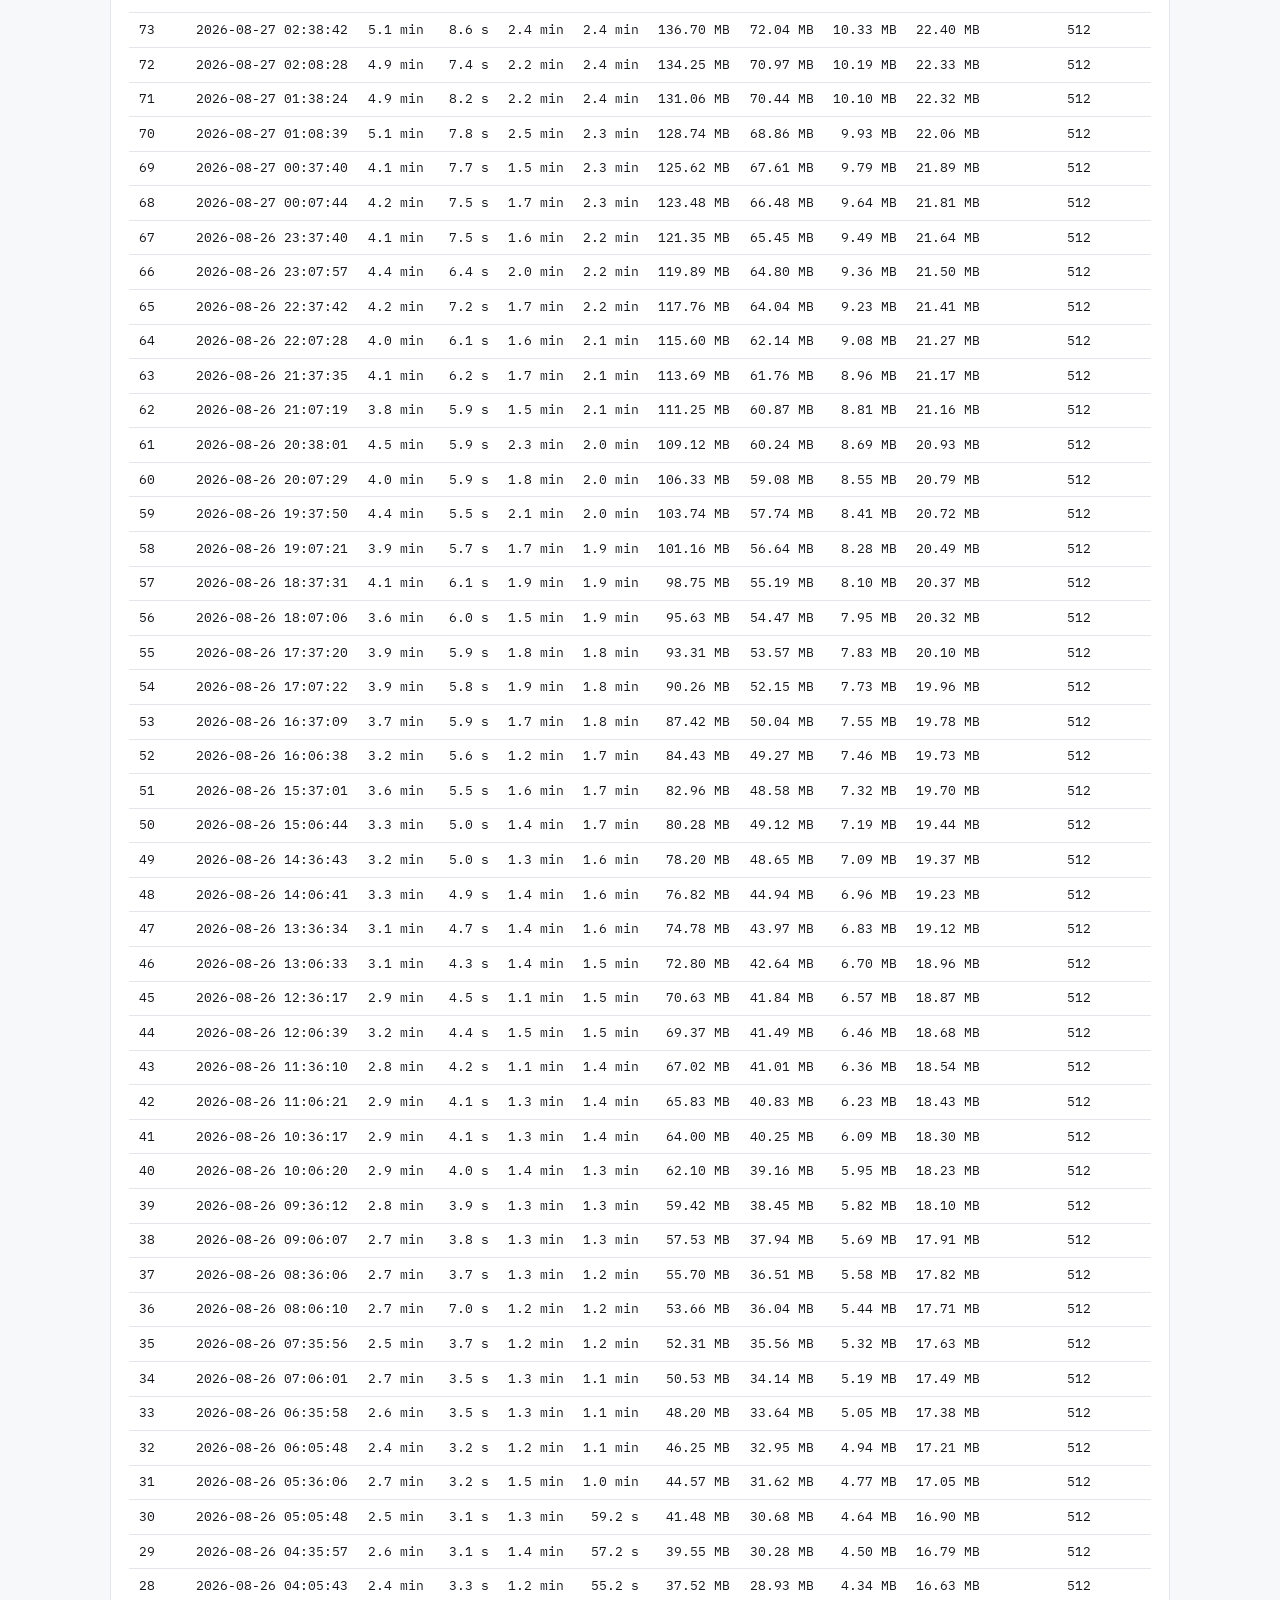
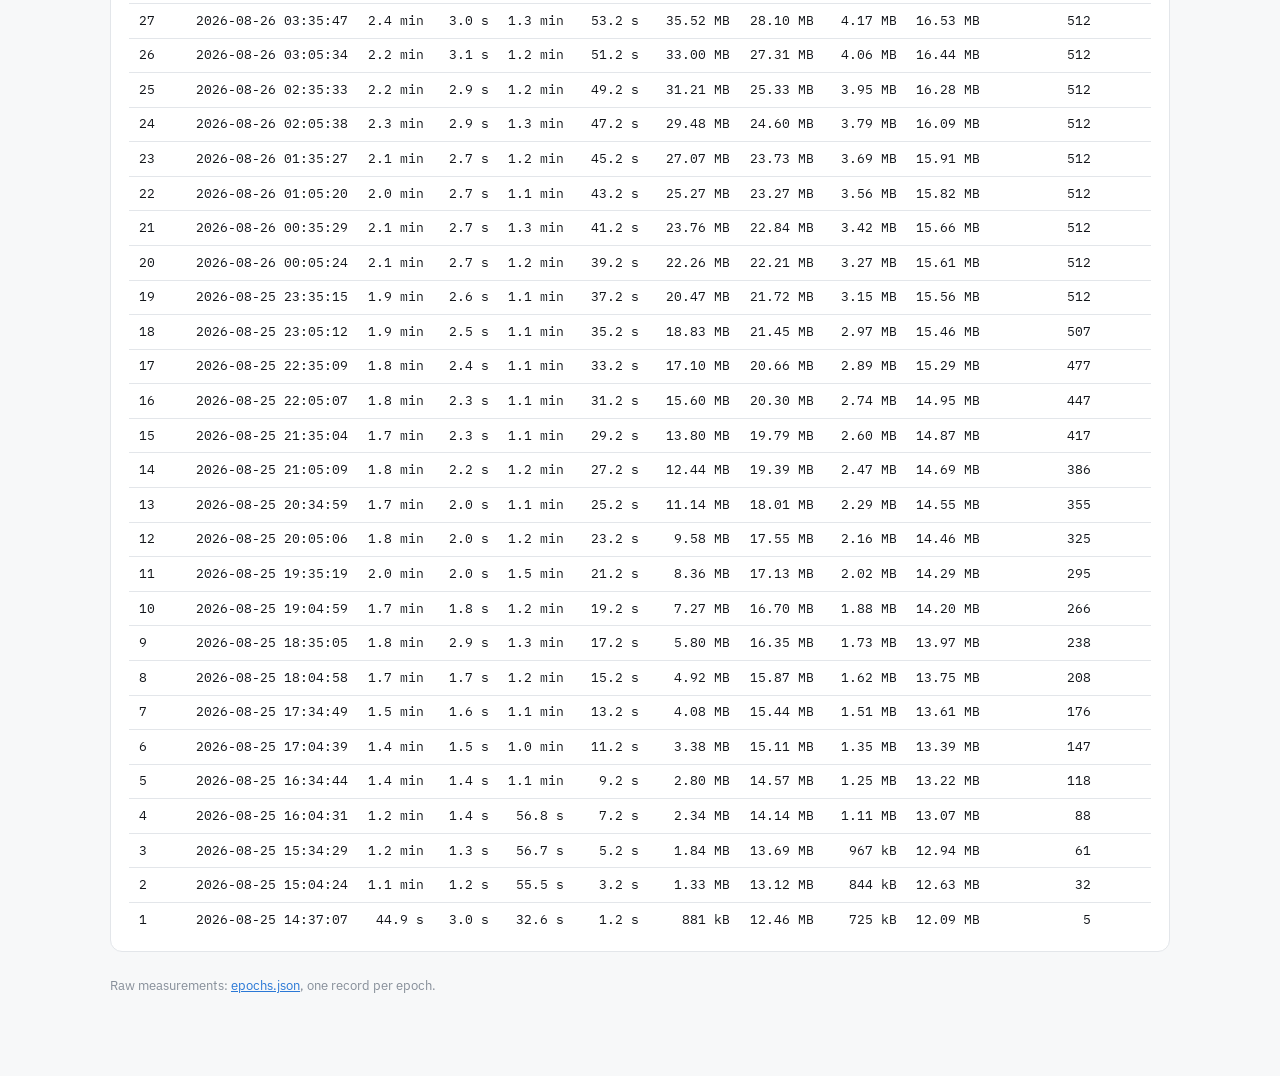
==== commit 568ca15a: "bench: count assets by paging, not by whatever fits in one page The asset count was read as `tapcli " ====
--- a/docs/index.html
+++ b/docs/index.html
@@ -291,6 +291,7 @@
     <span class="eyebrow">By role</span>
     <h2>Assets held</h2>
     <p class="note">Cumulative asset count on the minter and the receiver.</p>
+    <p class="note" id="assets-cap-note" hidden></p>
     <div class="legend" id="lg-assets"></div>
     <div class="plot" id="p-assets"><div class="tip" id="t-assets"></div></div>
   </section>
@@ -627,6 +628,23 @@
     document.getElementById('lg-memb'), memSeries('bob-tapd'), fmtBytes);
   draw('assets', ROLES, assetsOf, fmtInt);
 
+  // Counts were taken with tapcli, which cannot page: ListAssets applies a
+  // default limit of 512 when none is given, so the series plateaued at exactly
+  // that and stopped tracking reality. Say which epochs are affected rather
+  // than leaving a wrong number on the chart unmarked. Later epochs page over
+  // REST and are correct.
+  const capped = data.filter(e => e.after.tapd['alice-tapd'].assets === 512)
+    .map(e => e.epoch);
+  if (capped.length) {
+    const note = document.getElementById('assets-cap-note');
+    note.hidden = false;
+    note.textContent = 'Minter counts for epoch ' + capped[0] + ' to '
+      + capped[capped.length - 1] + ' read exactly 512 and are wrong, not '
+      + 'flat: they were collected with a call that pages at 512 by default. '
+      + 'The true figure at epoch ' + capped[capped.length - 1]
+      + ' was 2484. Counts are paged from the following epoch on.';
+  }
+
   const head = ['epoch', 'finished (UTC)', 'total',
     ...CASES.map(c => ({ text: c.key, title: c.what })),
     ...NODES.map(n => n.short + ' db'),
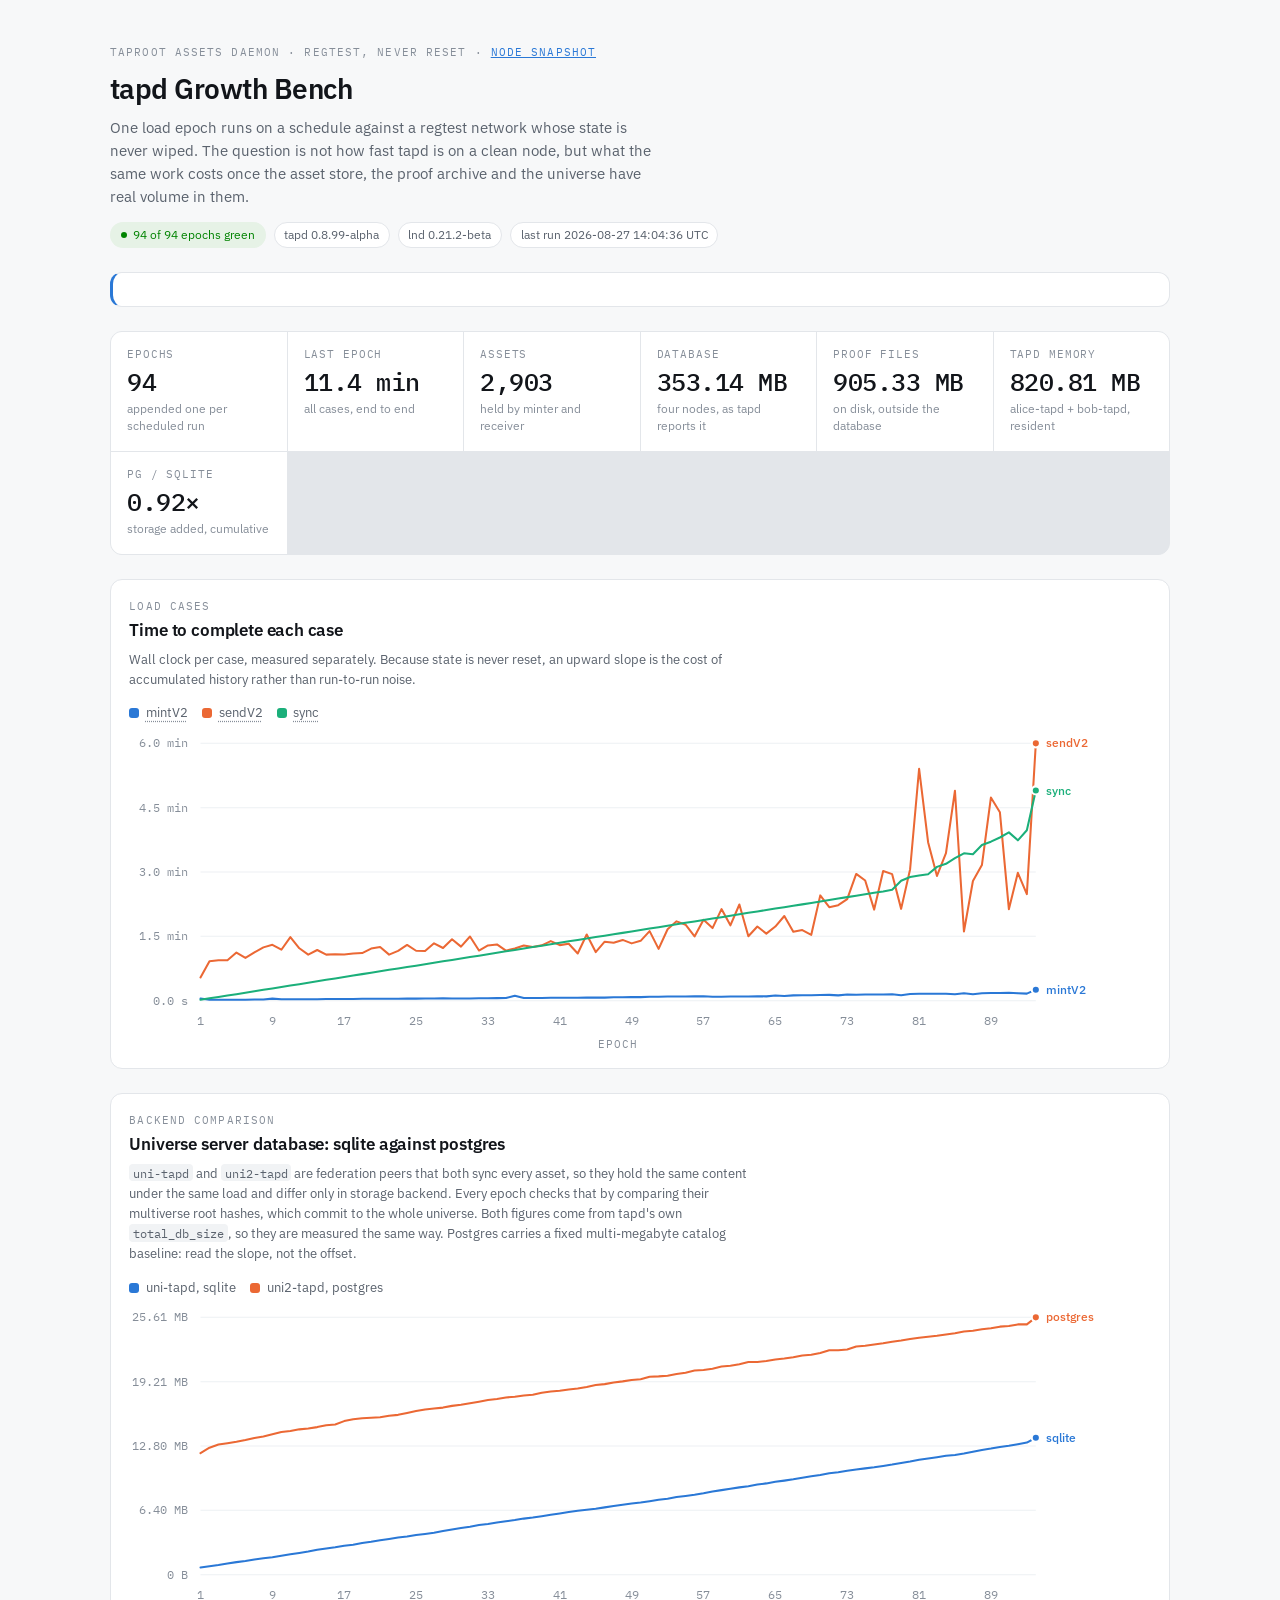
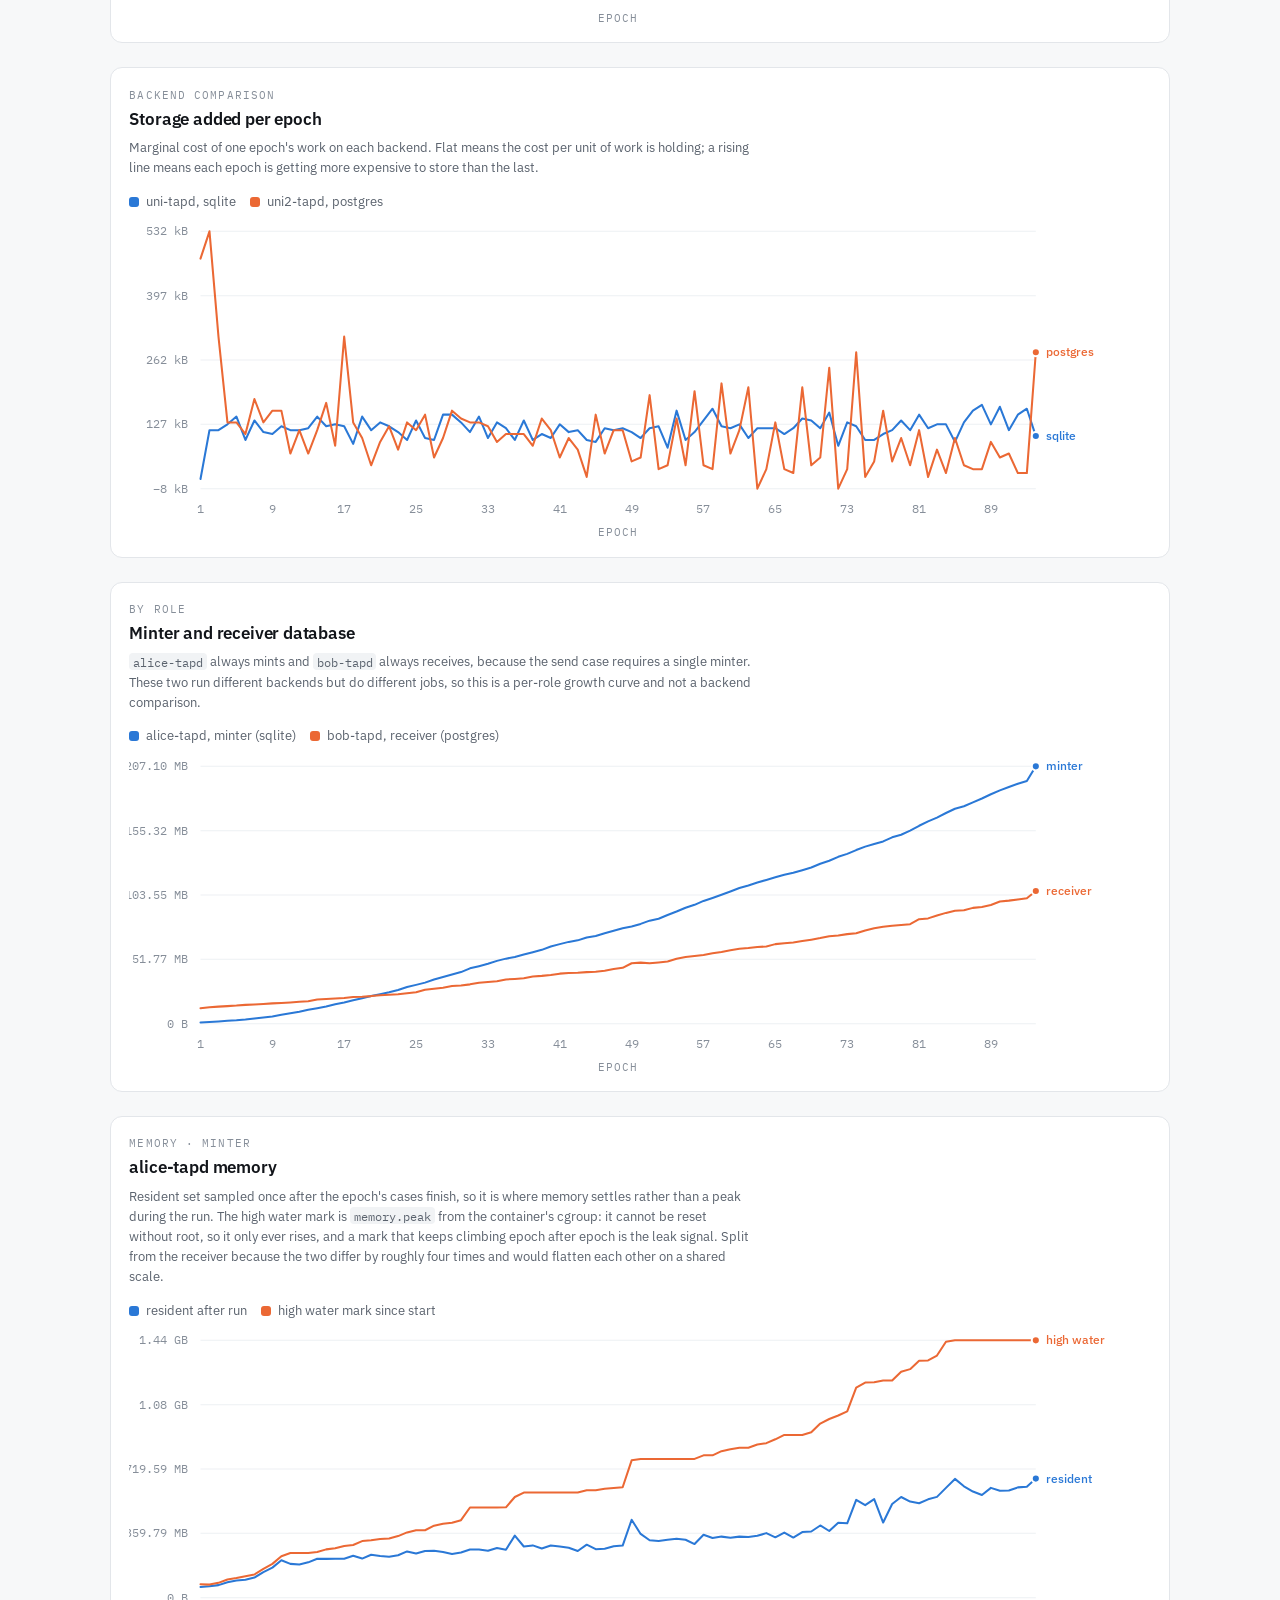
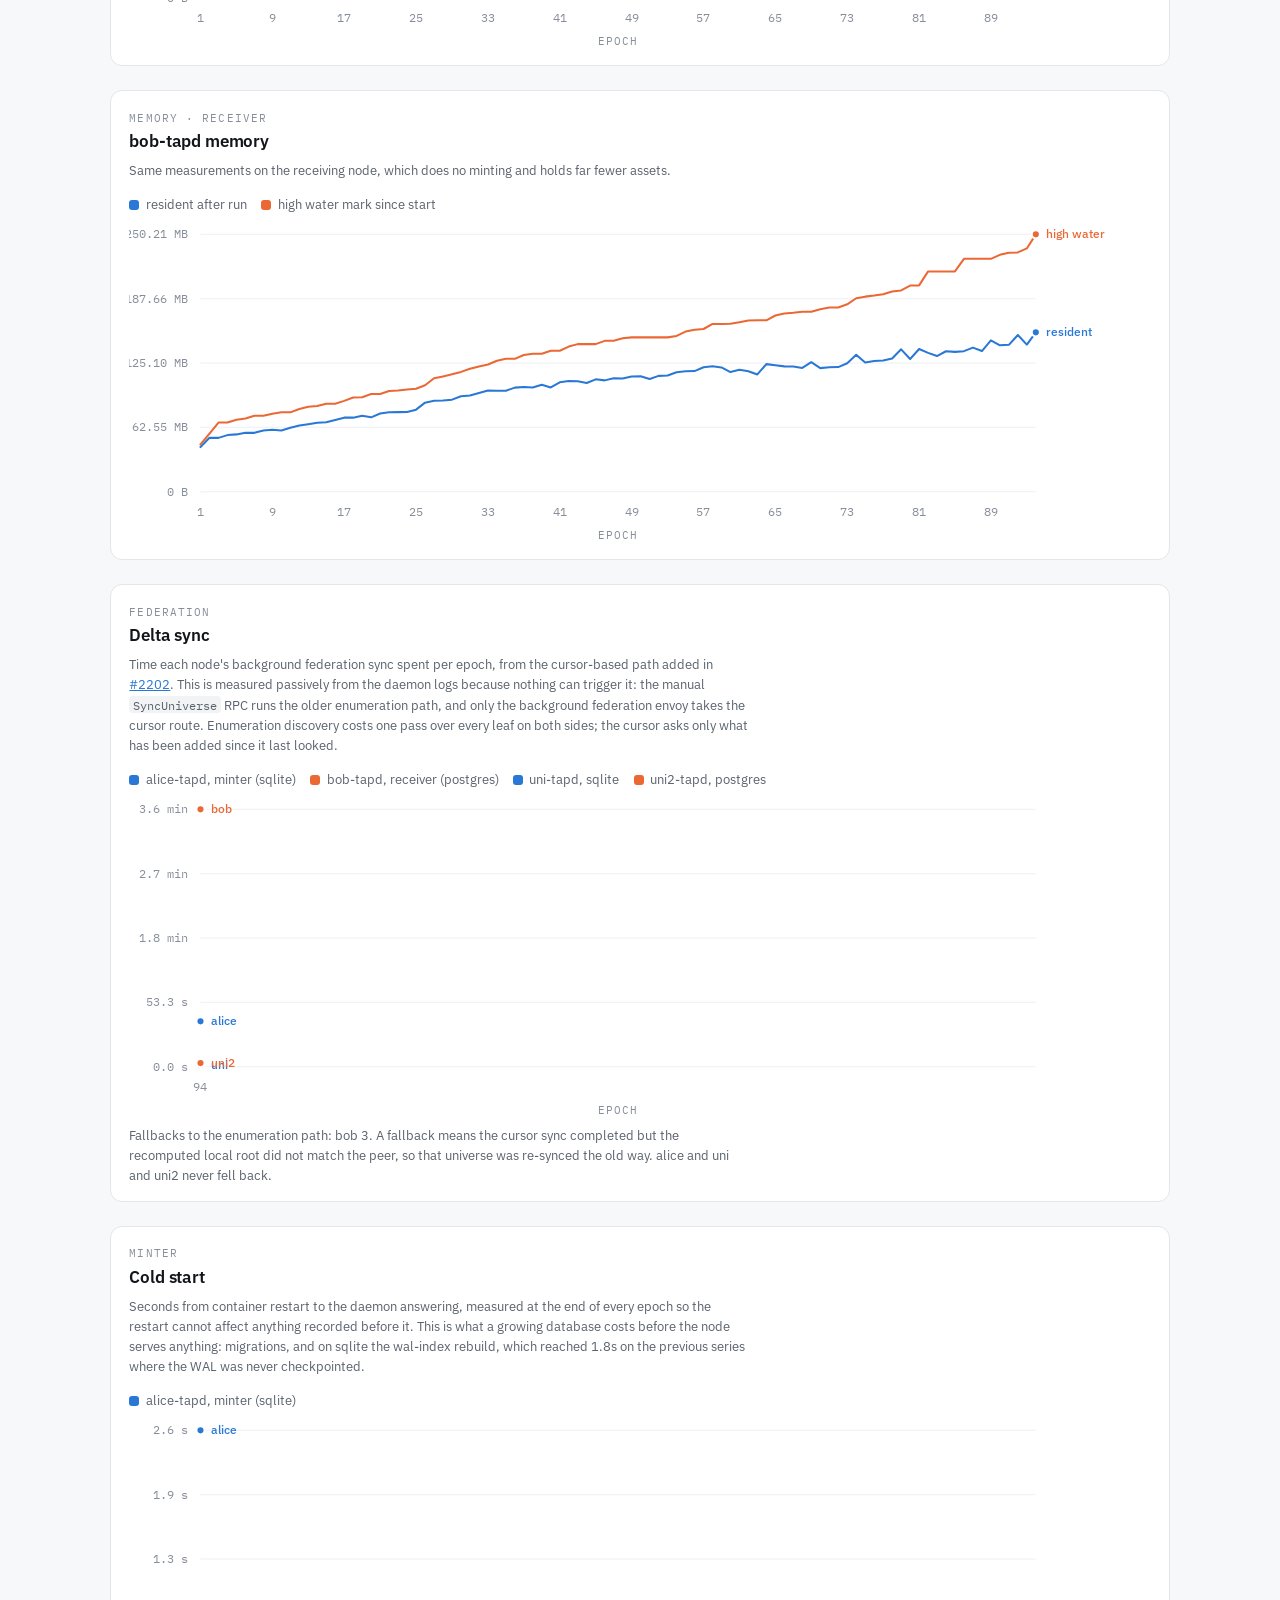
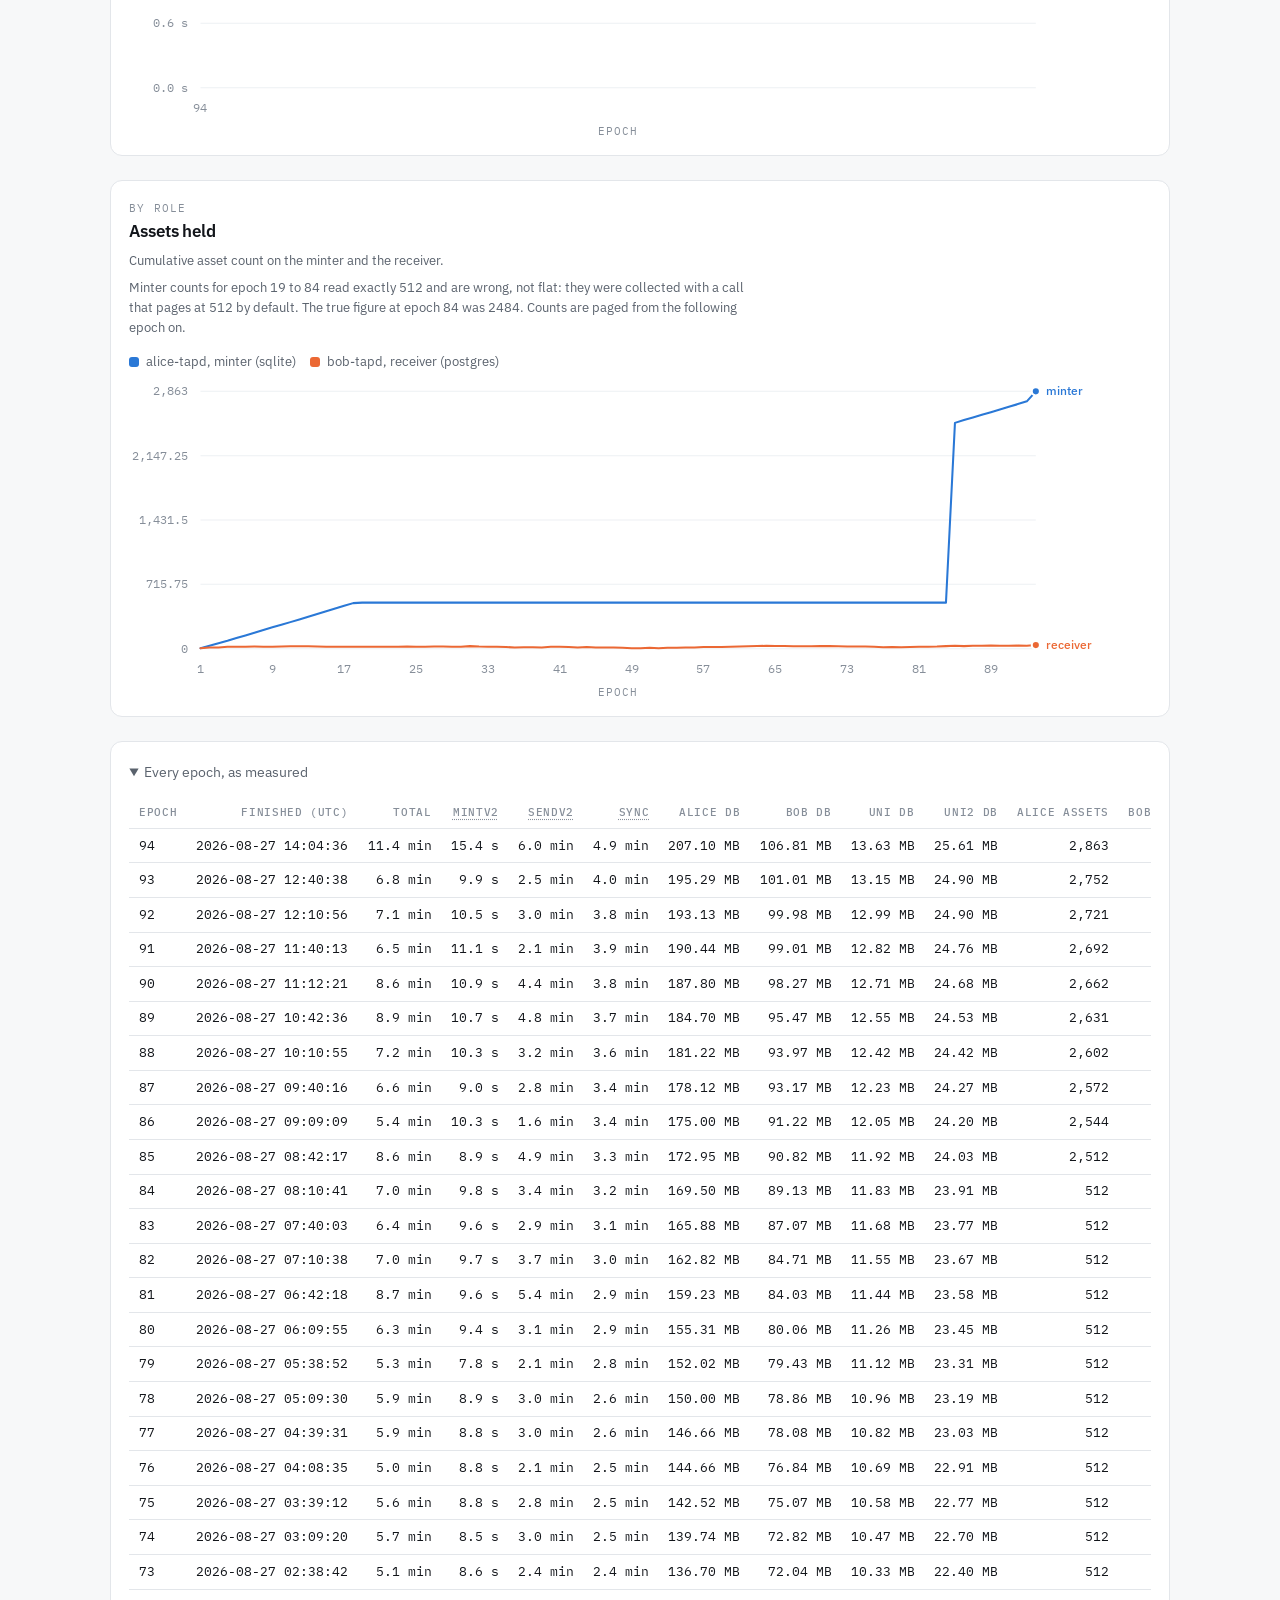
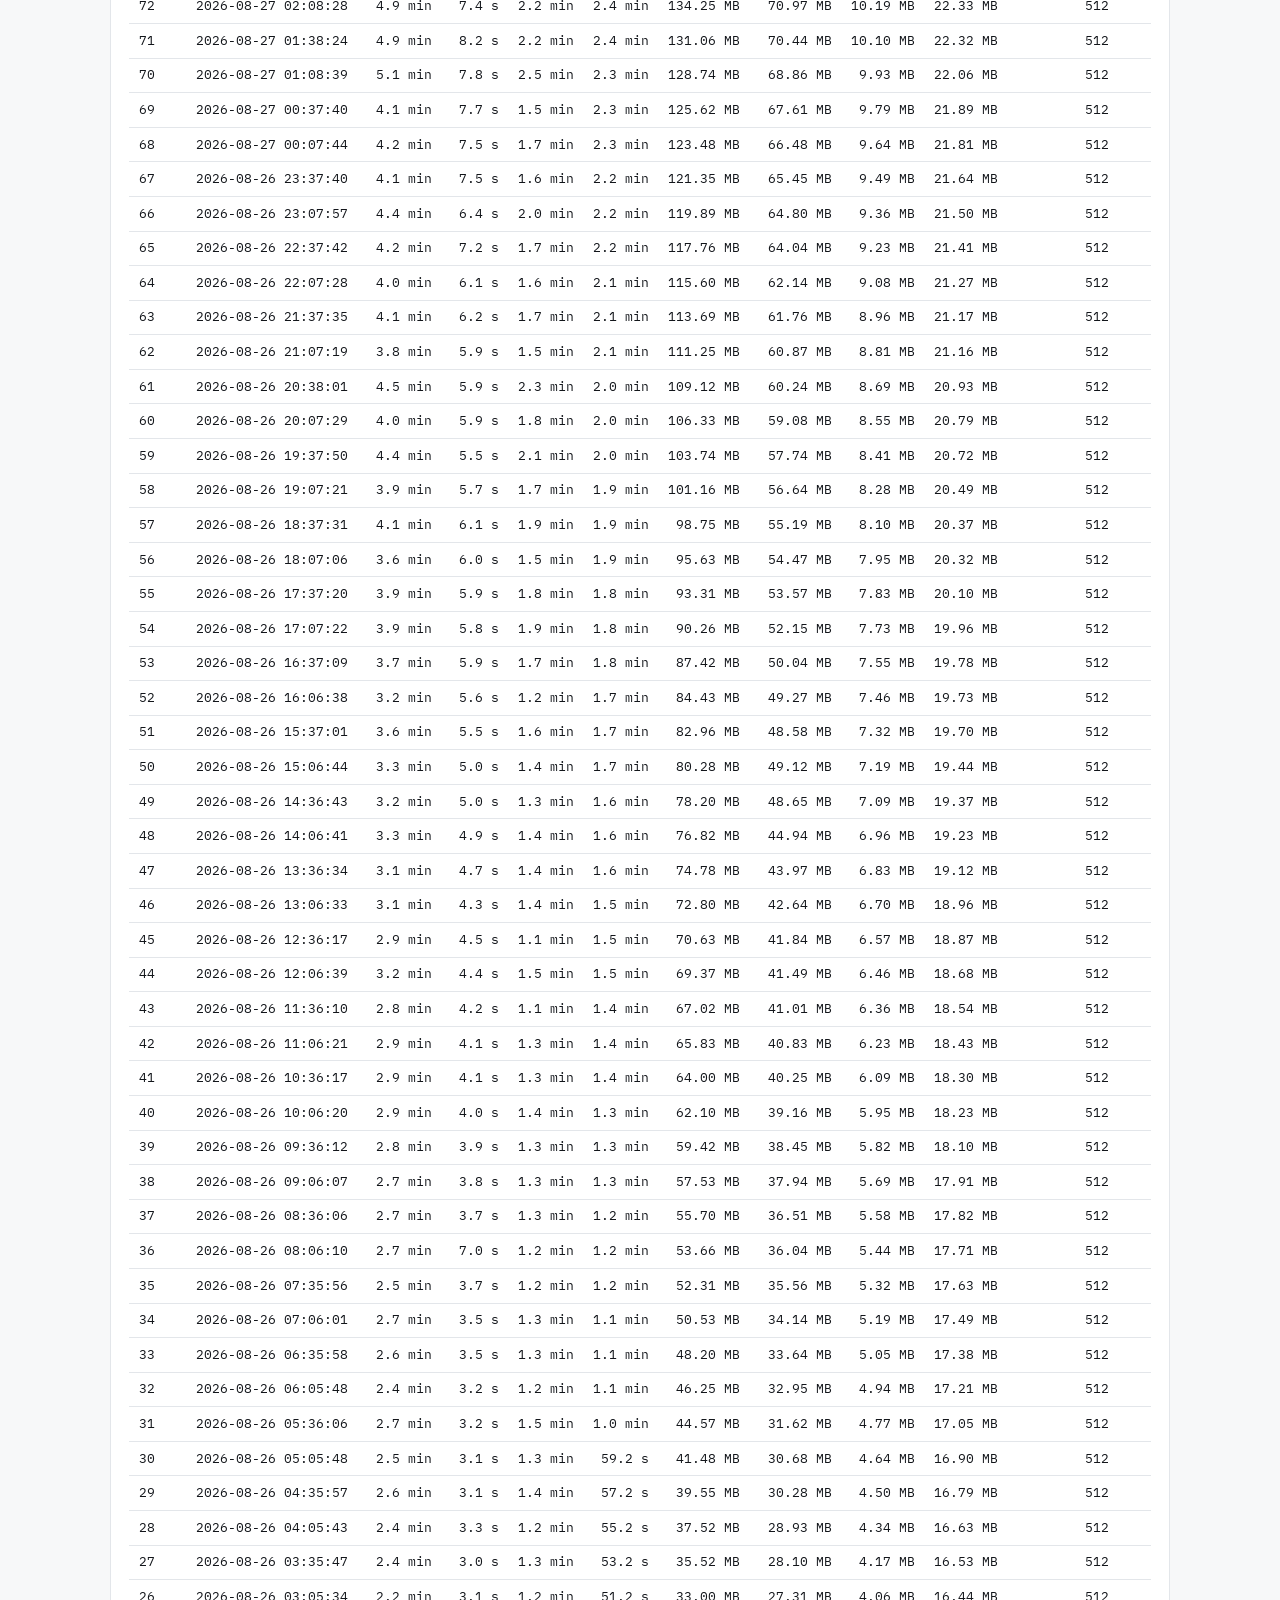
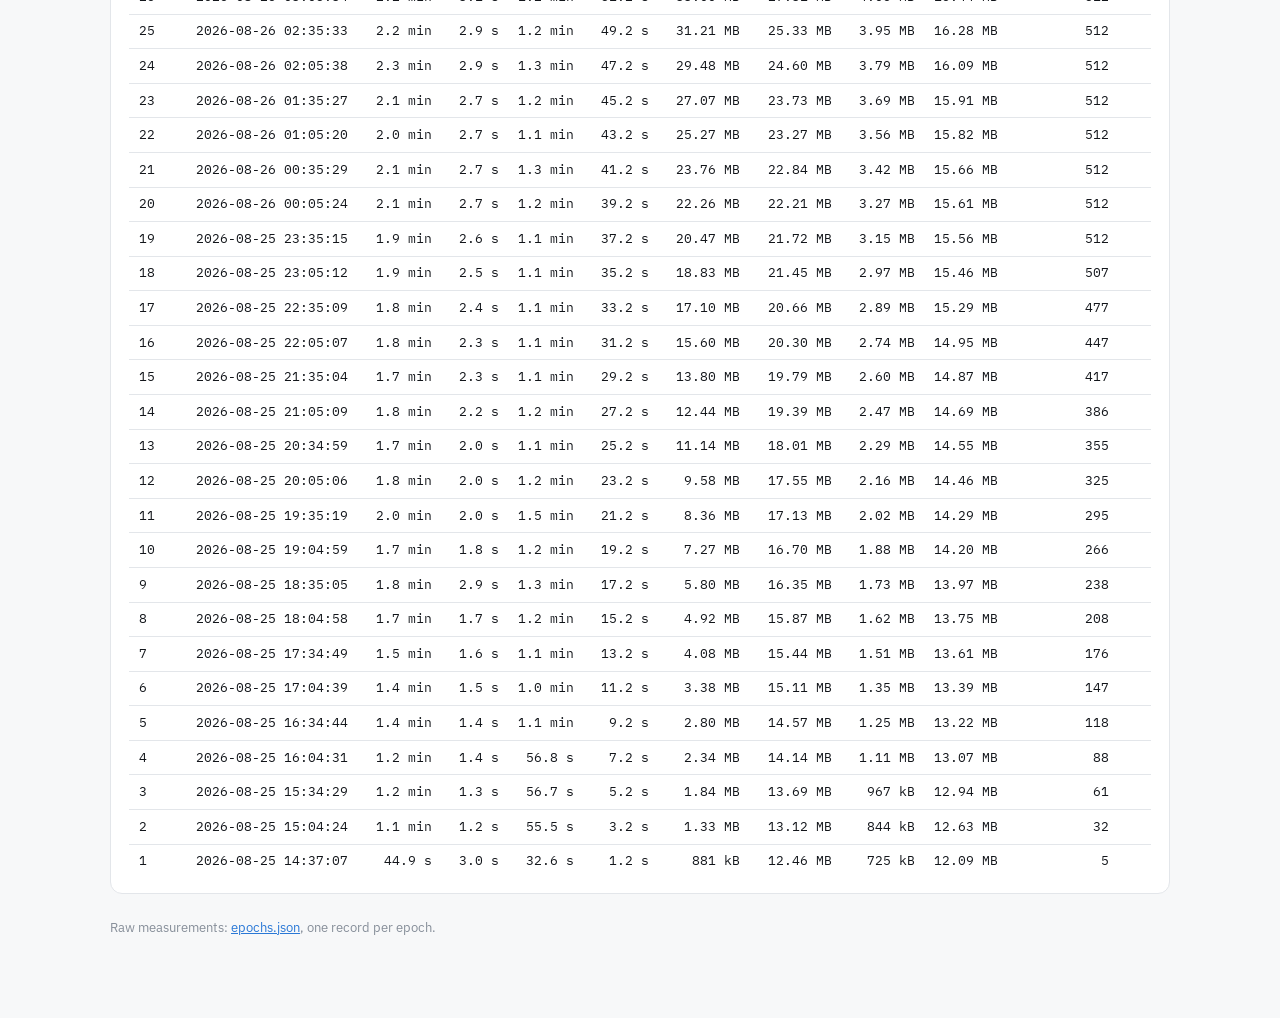
==== commit 387fa5c4: "docs: surface delta sync and cold start on the page Both were being recorded and neither reached the" ====
--- a/docs/index.html
+++ b/docs/index.html
@@ -285,6 +285,36 @@
       and holds far fewer assets.</p>
     <div class="legend" id="lg-memb"></div>
     <div class="plot" id="p-memb"><div class="tip" id="t-memb"></div></div>
+  </section>
+
+  <section class="card" id="ds-card" hidden>
+    <span class="eyebrow">Federation</span>
+    <h2>Delta sync</h2>
+    <p class="note">Time each node's background federation sync spent per
+      epoch, from the cursor-based path added in
+      <a href="https://github.com/lightninglabs/taproot-assets/pull/2202">#2202</a>.
+      This is measured passively from the daemon logs because nothing can
+      trigger it: the manual <code>SyncUniverse</code> RPC runs the older
+      enumeration path, and only the background federation envoy takes the
+      cursor route. Enumeration discovery costs one pass over every leaf on
+      both sides; the cursor asks only what has been added since it last
+      looked.</p>
+    <div class="legend" id="lg-ds"></div>
+    <div class="plot" id="p-ds"><div class="tip" id="t-ds"></div></div>
+    <p class="note" id="ds-fallback"></p>
+  </section>
+
+  <section class="card" id="su-card" hidden>
+    <span class="eyebrow">Minter</span>
+    <h2>Cold start</h2>
+    <p class="note">Seconds from container restart to the daemon answering,
+      measured at the end of every epoch so the restart cannot affect anything
+      recorded before it. This is what a growing database costs before the node
+      serves anything: migrations, and on sqlite the wal-index rebuild, which
+      reached 1.8s on the previous series where the WAL was never
+      checkpointed.</p>
+    <div class="legend" id="lg-su"></div>
+    <div class="plot" id="p-su"><div class="tip" id="t-su"></div></div>
   </section>
 
   <section class="card">
@@ -628,6 +658,64 @@
     document.getElementById('lg-memb'), memSeries('bob-tapd'), fmtBytes);
   draw('assets', ROLES, assetsOf, fmtInt);
 
+  // Delta sync. Only nodes that actually reported rounds get a series, so a
+  // node that never delta-synced does not draw a flat zero line implying it
+  // did. Epochs predating the metric are skipped rather than plotted as zero.
+  const dsNodes = NODES.filter(n =>
+    data.some(e => (e.delta_sync || {})[n.key]?.rounds));
+  if (dsNodes.length) {
+    document.getElementById('ds-card').hidden = false;
+    lineChart(
+      document.getElementById('p-ds'), document.getElementById('t-ds'),
+      document.getElementById('lg-ds'),
+      dsNodes.map(n => ({
+        name: n.name, label: n.short, color: n.color,
+        points: data.flatMap(e => {
+          const d = (e.delta_sync || {})[n.key];
+          return d && d.rounds ? [[e.epoch, d.total_s]] : [];
+        }),
+      })), fmtSecs);
+
+    // The fallback count is the field that matters most: a non-zero value
+    // means the cursor path gave up for that universe and the old enumeration
+    // diff ran instead. State it in words, because a reader looking at a time
+    // series has no way to see it.
+    const fb = dsNodes.map(n => {
+      const rounds = data.reduce((a, e) =>
+        a + ((e.delta_sync || {})[n.key]?.rounds || 0), 0);
+      const falls = data.reduce((a, e) =>
+        a + ((e.delta_sync || {})[n.key]?.fallbacks || 0), 0);
+      return { short: n.short, rounds, falls };
+    }).filter(x => x.rounds);
+    const bad = fb.filter(x => x.falls > 0);
+    document.getElementById('ds-fallback').textContent = bad.length
+      ? 'Fallbacks to the enumeration path: '
+        + bad.map(x => x.short + ' ' + x.falls).join(', ')
+        + '. A fallback means the cursor sync completed but the recomputed '
+        + 'local root did not match the peer, so that universe was re-synced '
+        + 'the old way. '
+        + fb.filter(x => x.falls === 0).map(x => x.short).join(' and ')
+        + ' never fell back.'
+      : 'No node fell back to the enumeration path in this series.';
+  }
+
+  // Cold start.
+  const suNodes = ROLES.filter(n =>
+    data.some(e => (e.startup || {})[n.key]?.ready_s));
+  if (suNodes.length) {
+    document.getElementById('su-card').hidden = false;
+    lineChart(
+      document.getElementById('p-su'), document.getElementById('t-su'),
+      document.getElementById('lg-su'),
+      suNodes.map(n => ({
+        name: n.name, label: n.short, color: n.color,
+        points: data.flatMap(e => {
+          const v = (e.startup || {})[n.key];
+          return v && v.ready_s ? [[e.epoch, v.ready_s]] : [];
+        }),
+      })), fmtSecs);
+  }
+
   // Counts were taken with tapcli, which cannot page: ListAssets applies a
   // default limit of 512 when none is given, so the series plateaued at exactly
   // that and stopped tracking reality. Say which epochs are affected rather
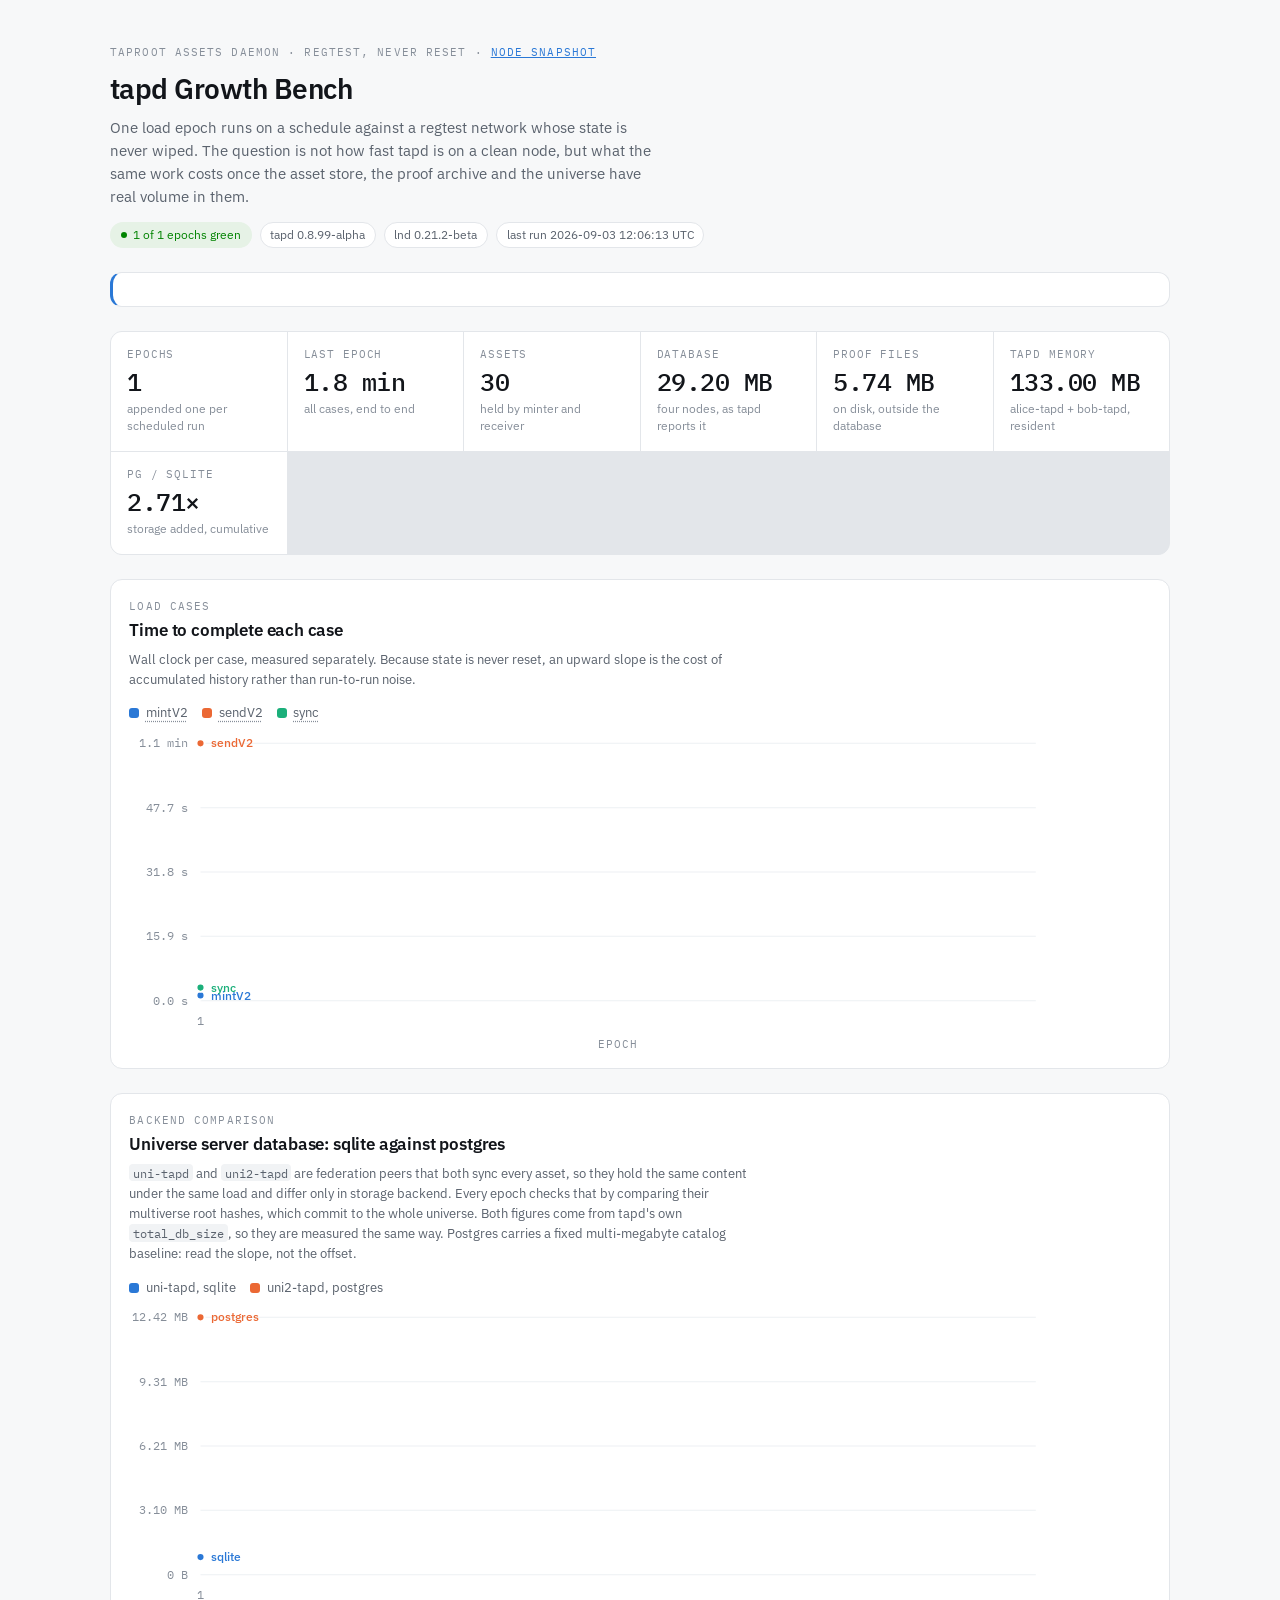
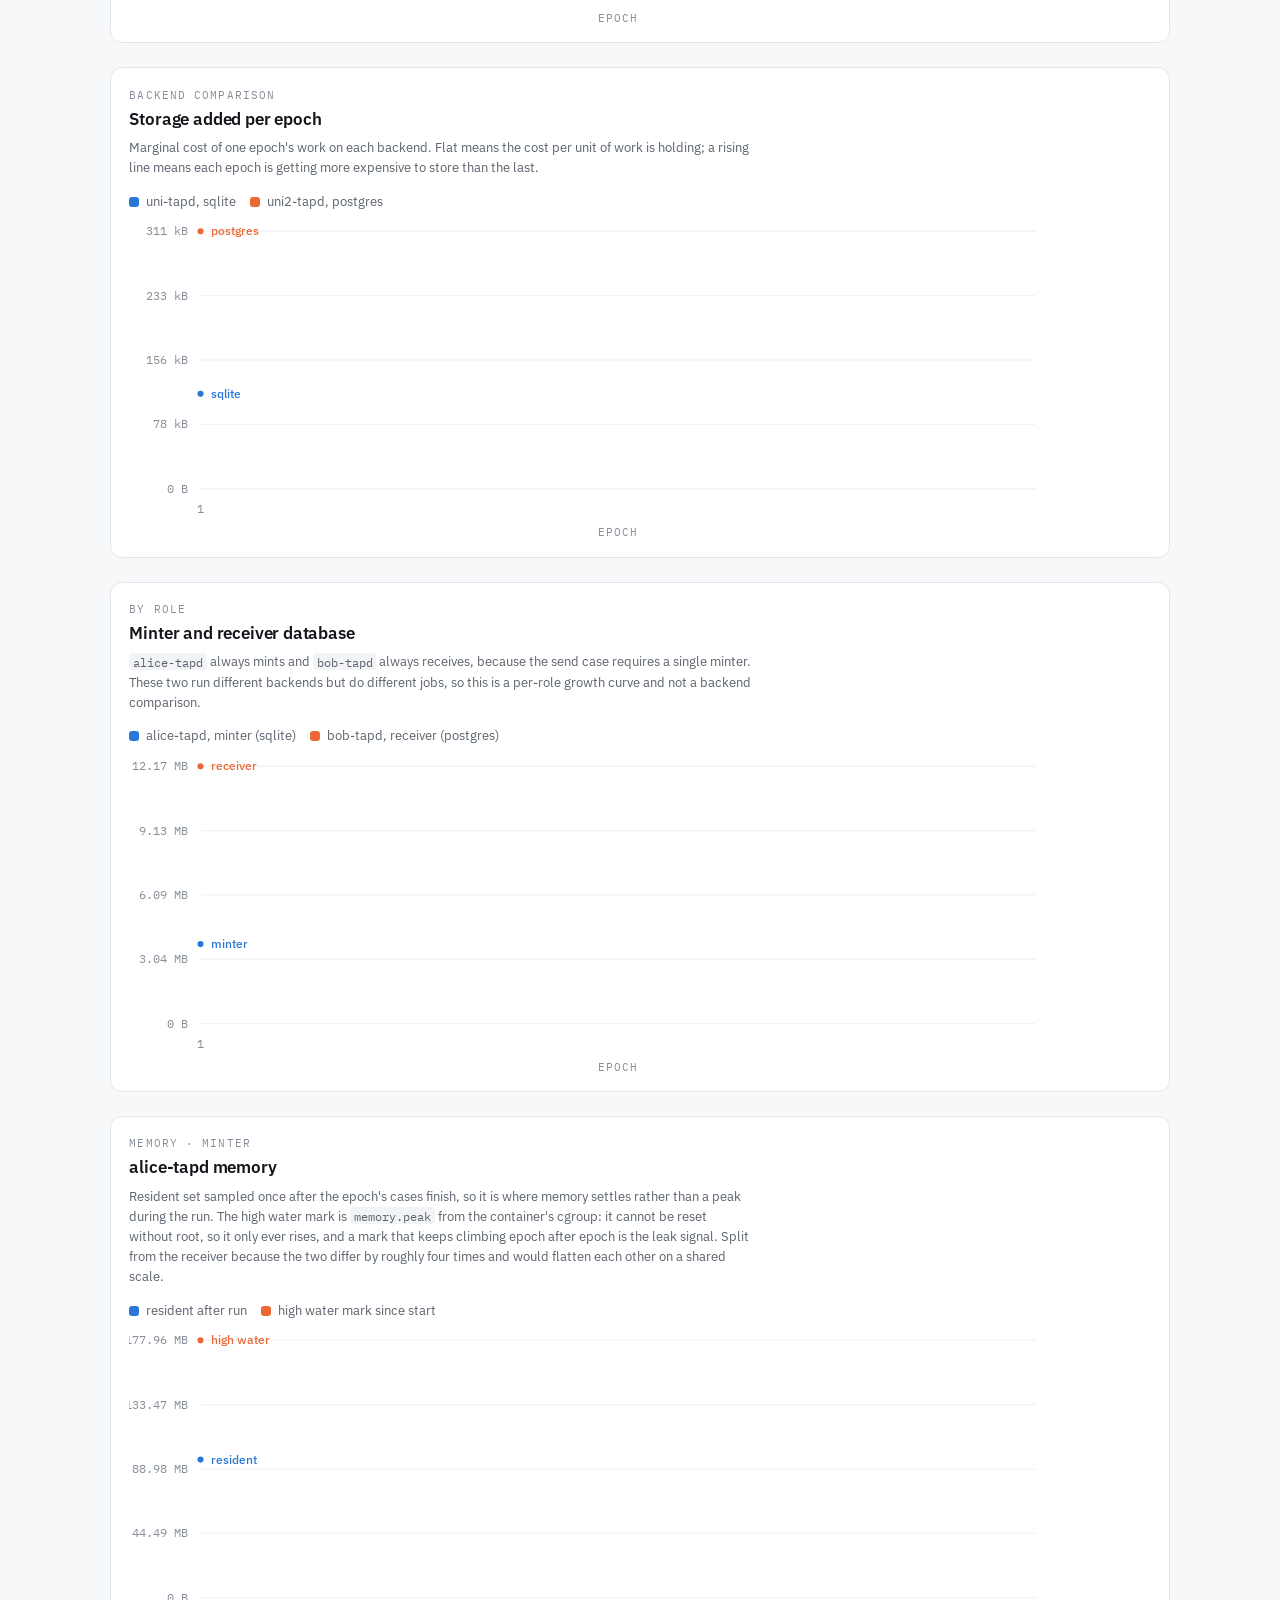
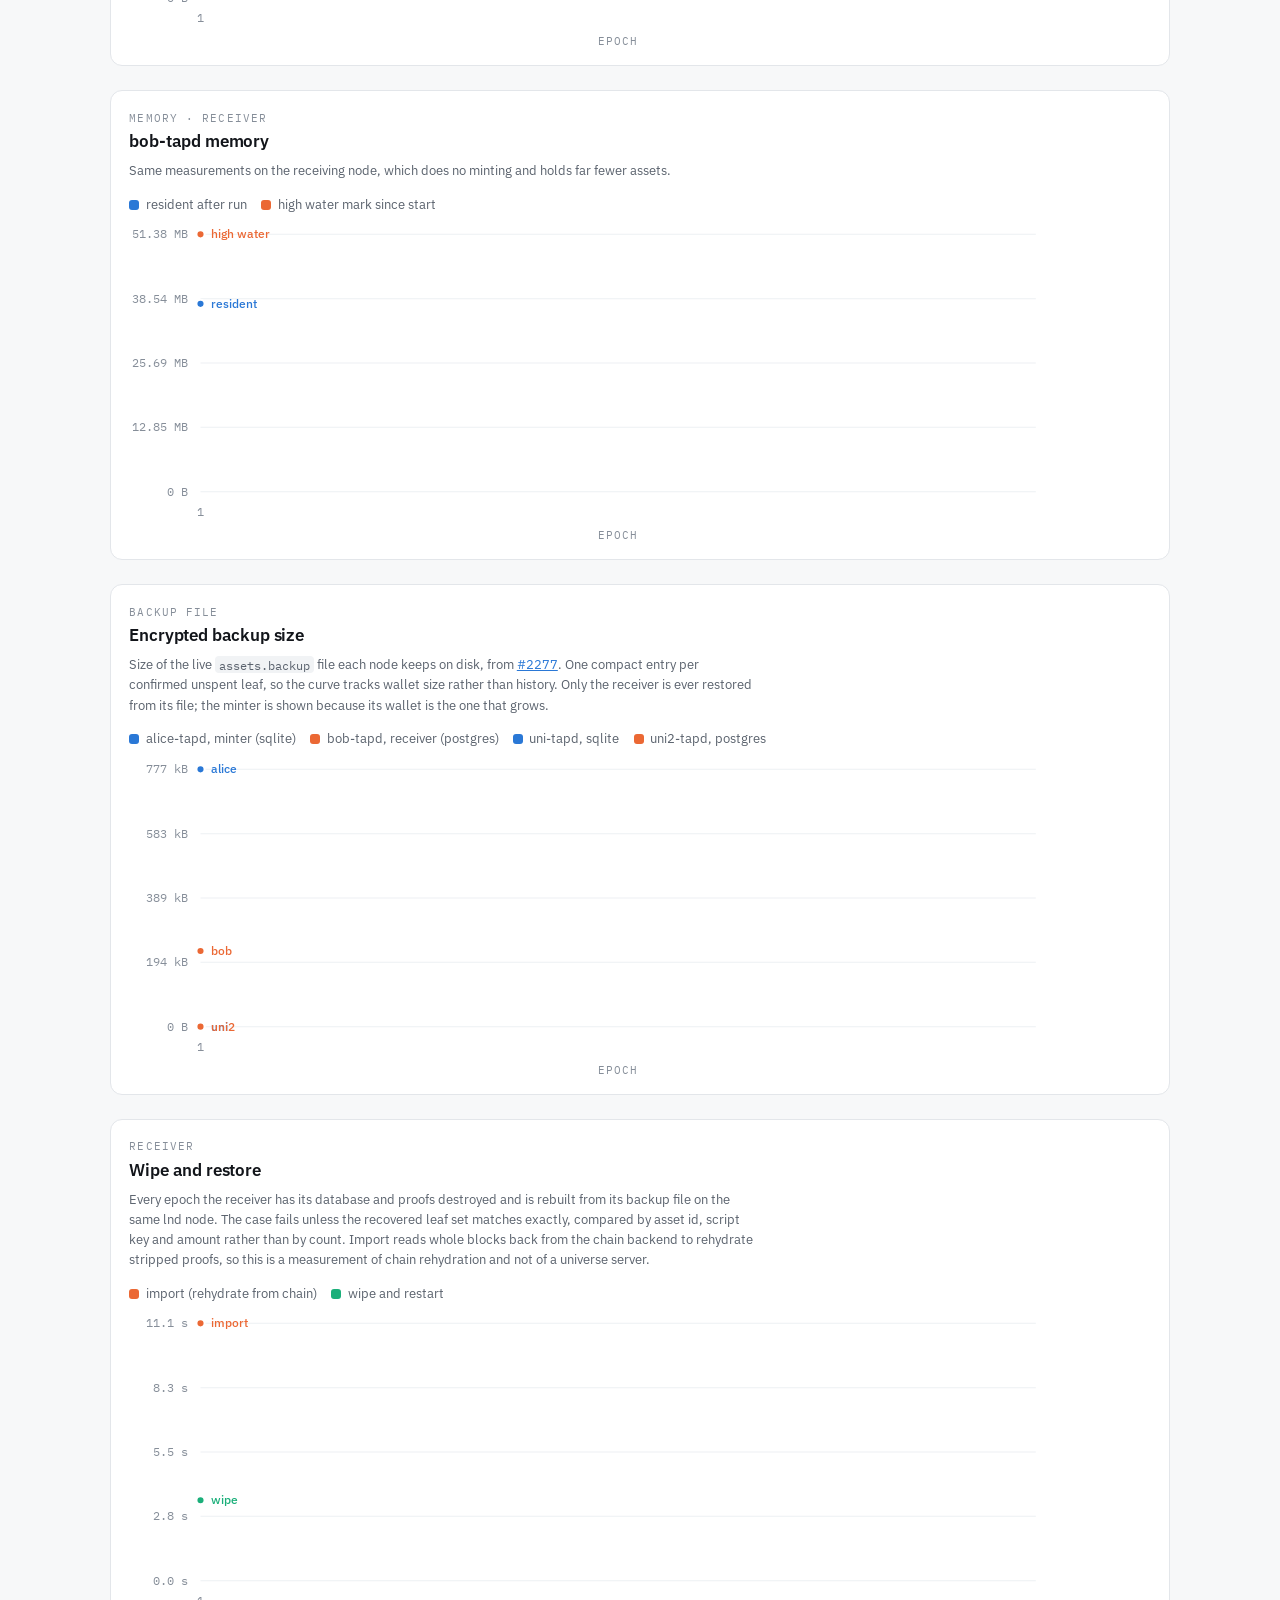
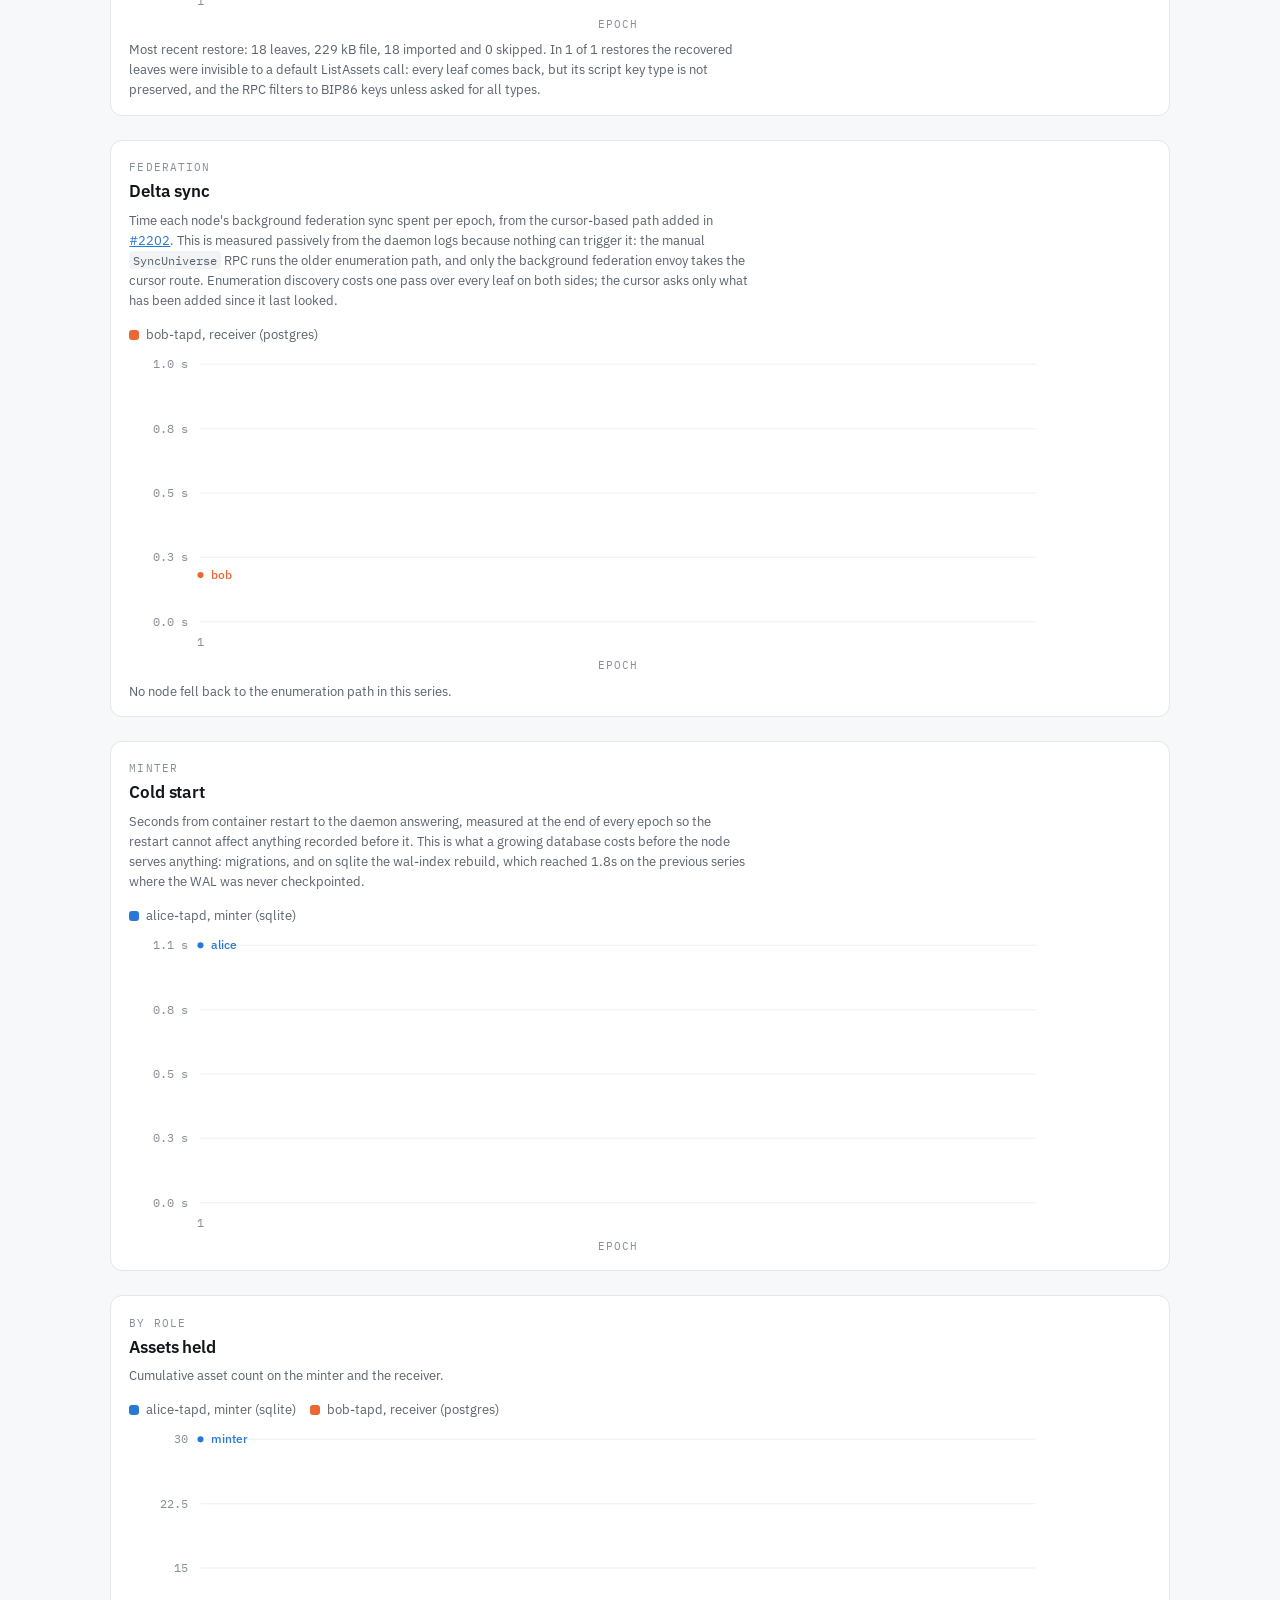
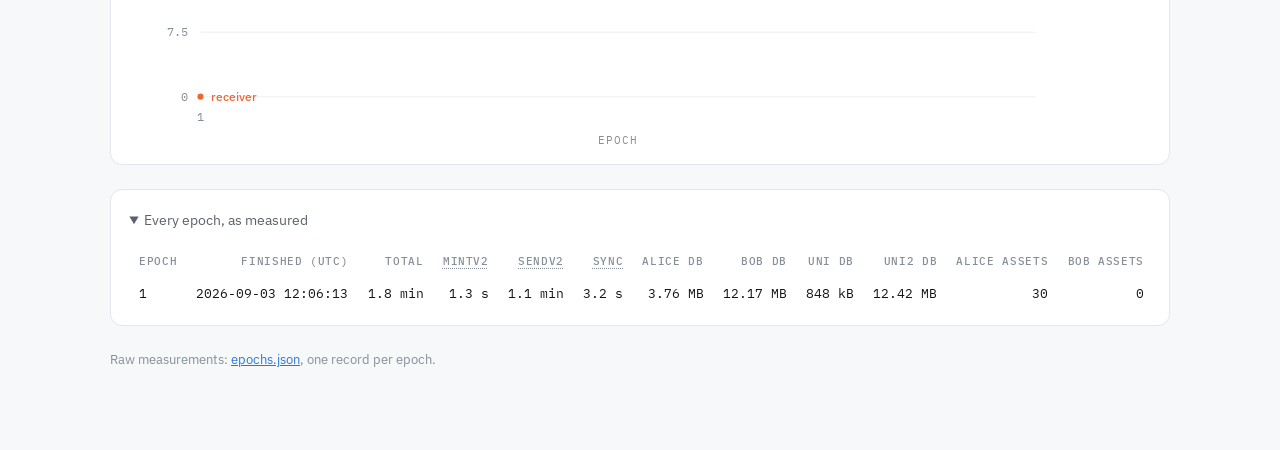
==== commit efb10691: "docs: chart backup size and the wipe-and-restore case Both were recorded and neither reached the pag" ====
--- a/docs/index.html
+++ b/docs/index.html
@@ -285,6 +285,33 @@
       and holds far fewer assets.</p>
     <div class="legend" id="lg-memb"></div>
     <div class="plot" id="p-memb"><div class="tip" id="t-memb"></div></div>
+  </section>
+
+  <section class="card" id="bk-card" hidden>
+    <span class="eyebrow">Backup file</span>
+    <h2>Encrypted backup size</h2>
+    <p class="note">Size of the live <code>assets.backup</code> file each node
+      keeps on disk, from
+      <a href="https://github.com/lightninglabs/taproot-assets/pull/2277">#2277</a>.
+      One compact entry per confirmed unspent leaf, so the curve tracks wallet
+      size rather than history. Only the receiver is ever restored from its
+      file; the minter is shown because its wallet is the one that grows.</p>
+    <div class="legend" id="lg-bk"></div>
+    <div class="plot" id="p-bk"><div class="tip" id="t-bk"></div></div>
+  </section>
+
+  <section class="card" id="rc-card" hidden>
+    <span class="eyebrow">Receiver</span>
+    <h2>Wipe and restore</h2>
+    <p class="note">Every epoch the receiver has its database and proofs
+      destroyed and is rebuilt from its backup file on the same lnd node. The
+      case fails unless the recovered leaf set matches exactly, compared by
+      asset id, script key and amount rather than by count. Import reads whole
+      blocks back from the chain backend to rehydrate stripped proofs, so this
+      is a measurement of chain rehydration and not of a universe server.</p>
+    <div class="legend" id="lg-rc"></div>
+    <div class="plot" id="p-rc"><div class="tip" id="t-rc"></div></div>
+    <p class="note" id="rc-note"></p>
   </section>
 
   <section class="card" id="ds-card" hidden>
@@ -658,6 +685,64 @@
     document.getElementById('lg-memb'), memSeries('bob-tapd'), fmtBytes);
   draw('assets', ROLES, assetsOf, fmtInt);
 
+  // Backup file size per node. Nodes that never wrote a file get no series.
+  const bkNodes = NODES.filter(n =>
+    data.some(e => e.after.tapd[n.key]?.backup_bytes));
+  if (bkNodes.length) {
+    document.getElementById('bk-card').hidden = false;
+    lineChart(
+      document.getElementById('p-bk'), document.getElementById('t-bk'),
+      document.getElementById('lg-bk'),
+      bkNodes.map(n => ({
+        name: n.name, label: n.short, color: n.color,
+        points: data.flatMap(e => {
+          const v = e.after.tapd[n.key]?.backup_bytes;
+          return v ? [[e.epoch, v]] : [];
+        }),
+      })), fmtBytes);
+  }
+
+  // Restore timings. Wipe and import are both seconds, so they share a scale
+  // and belong on one chart; leaf count and sizes do not and stay out of it.
+  const detailOf = e => (e.cases || []).find(c => c.name === 'backup')?.detail;
+  const rcEpochs = data.filter(e => detailOf(e));
+  if (rcEpochs.length) {
+    document.getElementById('rc-card').hidden = false;
+    lineChart(
+      document.getElementById('p-rc'), document.getElementById('t-rc'),
+      document.getElementById('lg-rc'),
+      [
+        {
+          name: 'import (rehydrate from chain)', label: 'import',
+          color: 'var(--series-2)',
+          points: rcEpochs.map(e => [e.epoch, detailOf(e).import_s]),
+        },
+        {
+          name: 'wipe and restart', label: 'wipe',
+          color: 'var(--series-3)',
+          points: rcEpochs.map(e => [e.epoch, detailOf(e).wipe_s]),
+        },
+      ], fmtSecs);
+
+    // The leaf count is what both timings scale with, and the visibility gap
+    // is a defect worth stating rather than leaving in a tooltip.
+    const last = detailOf(rcEpochs[rcEpochs.length - 1]);
+    const hidden = rcEpochs.filter(e => {
+      const d = detailOf(e);
+      return d.visible_before > 0 && d.visible_after === 0;
+    }).length;
+    let txt = 'Most recent restore: ' + last.leaves + ' leaves, '
+      + fmtBytes(last.backup_bytes) + ' file, ' + last.imported
+      + ' imported and ' + last.skipped + ' skipped.';
+    if (hidden > 0) {
+      txt += ' In ' + hidden + ' of ' + rcEpochs.length + ' restores the '
+        + 'recovered leaves were invisible to a default ListAssets call: every '
+        + 'leaf comes back, but its script key type is not preserved, and the '
+        + 'RPC filters to BIP86 keys unless asked for all types.';
+    }
+    document.getElementById('rc-note').textContent = txt;
+  }
+
   // Delta sync. Only nodes that actually reported rounds get a series, so a
   // node that never delta-synced does not draw a flat zero line implying it
   // did. Epochs predating the metric are skipped rather than plotted as zero.
